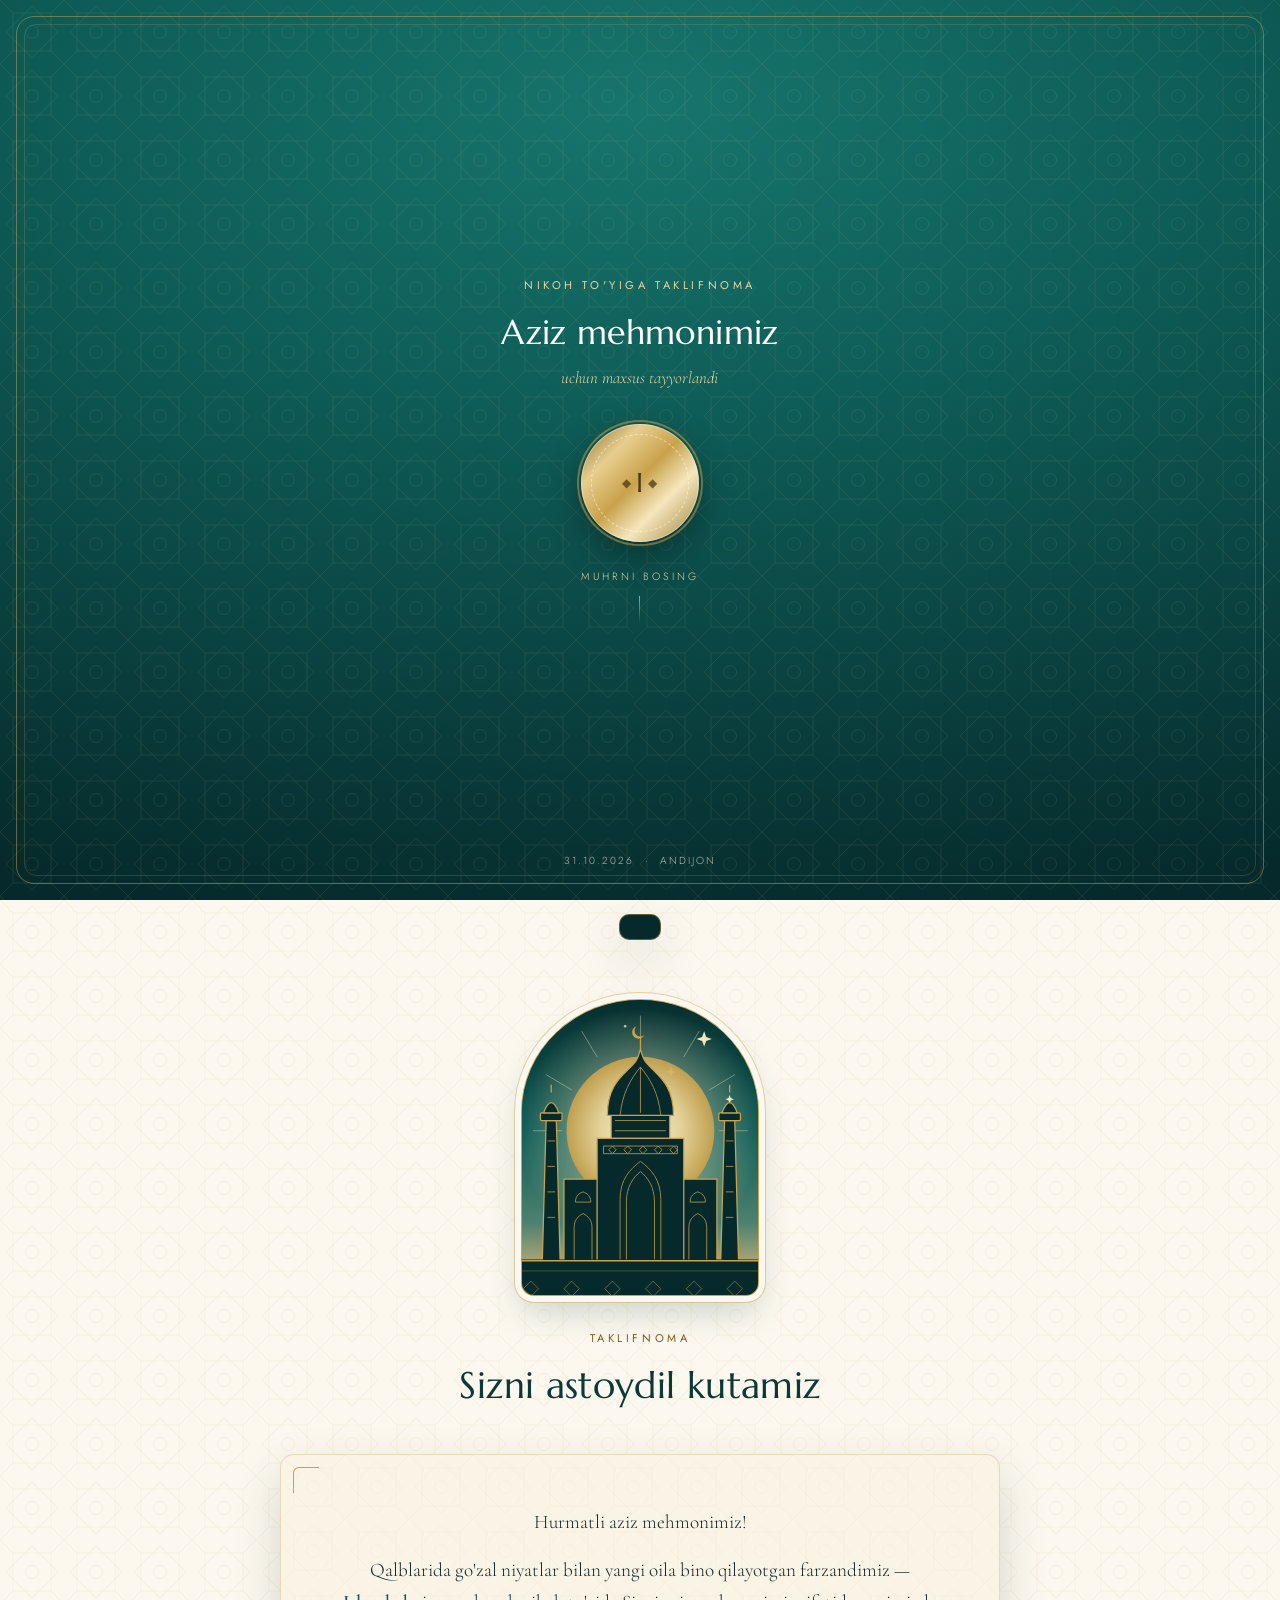
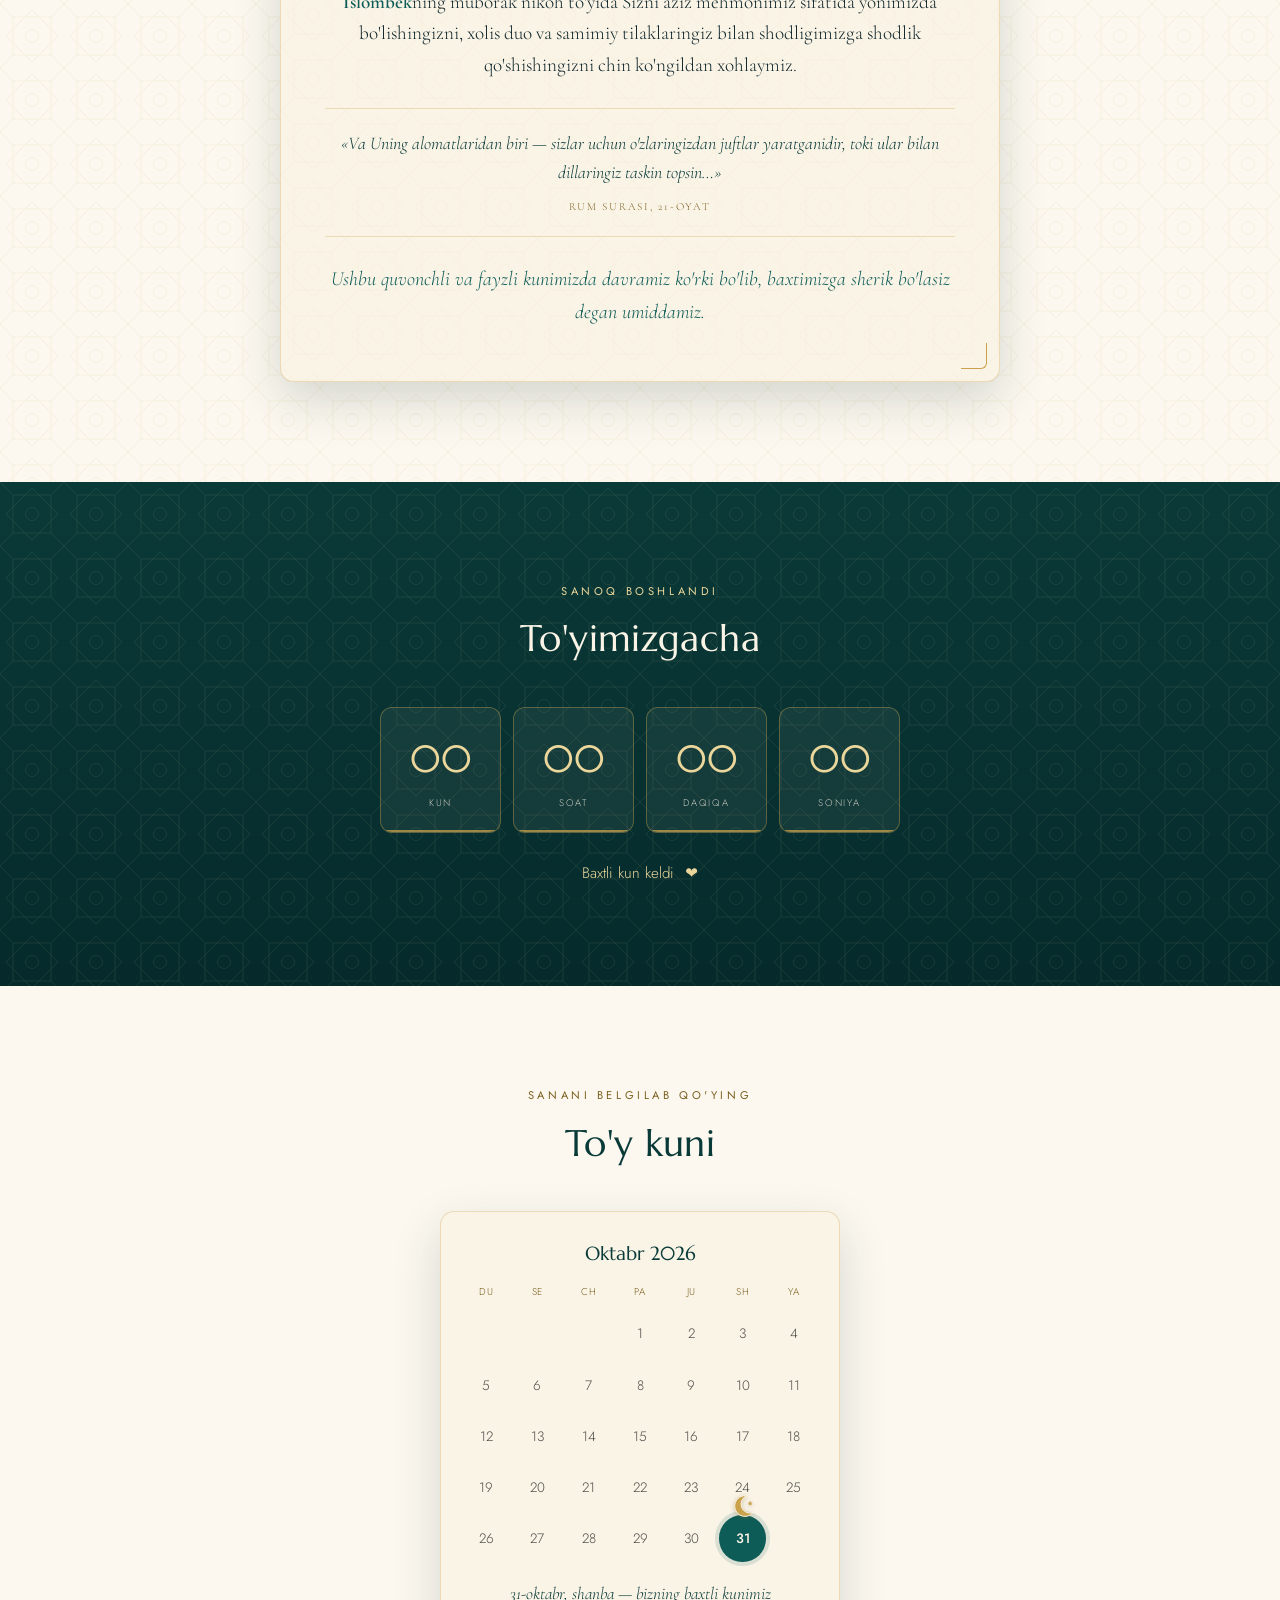
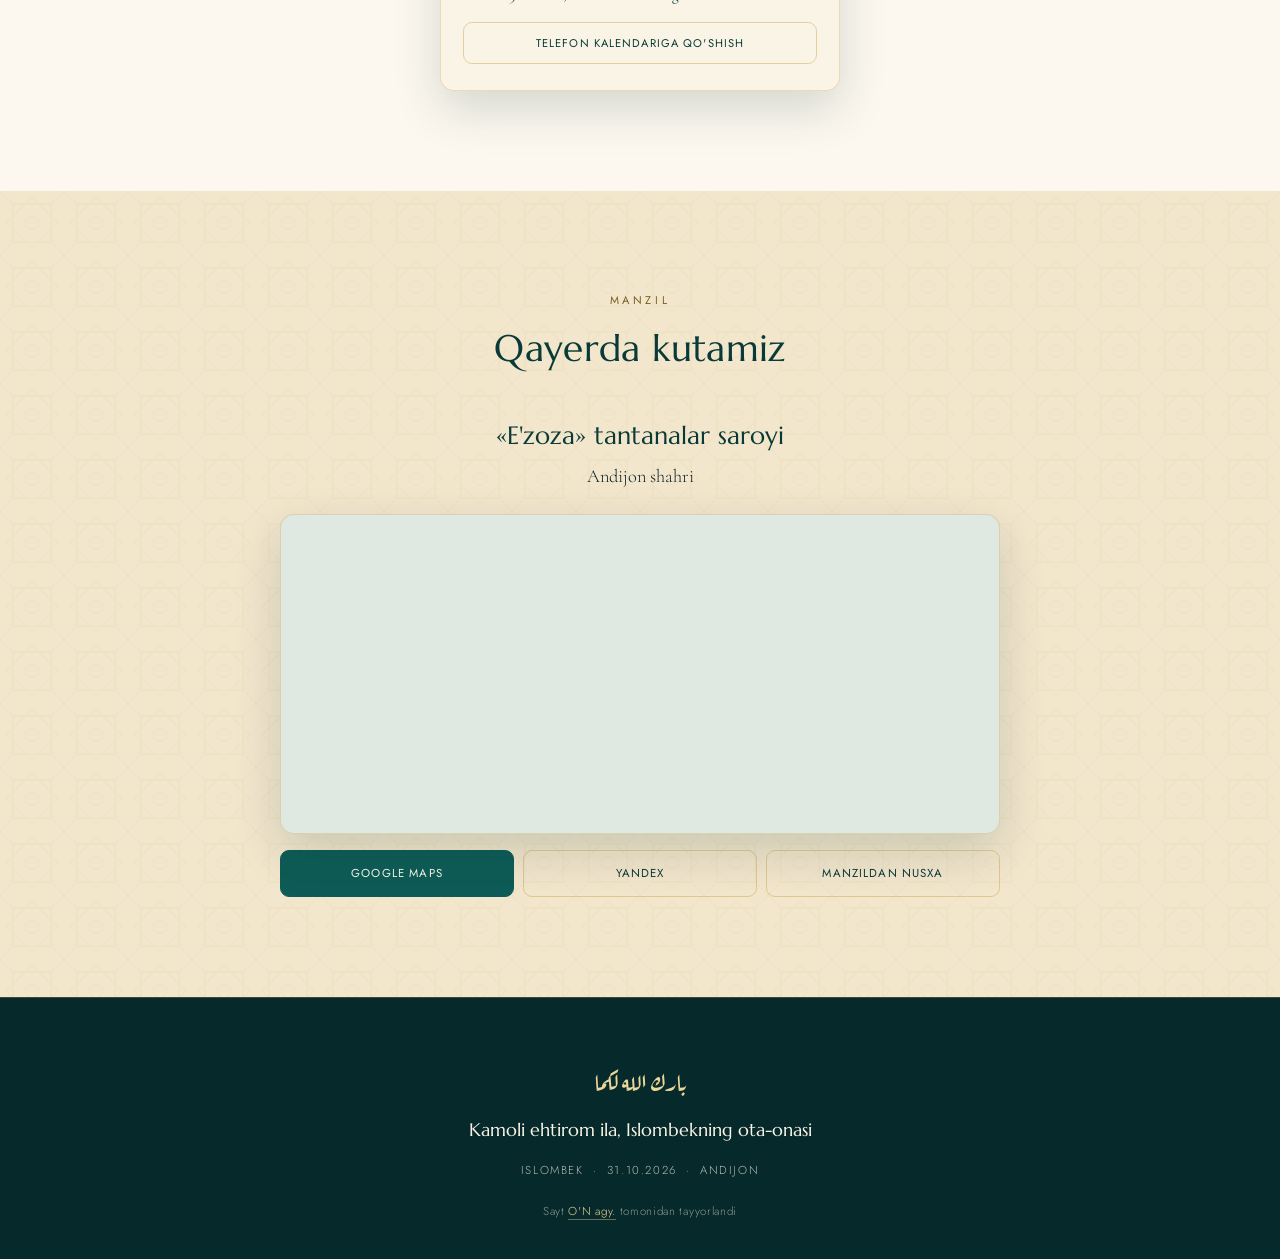
==== index.html @ 4a779aec "Tilaklar qaytdi: alohida forma, lenta, maktublar va admin panel; kalendarda hilol - "Kelasizmi?" yo'" ====
<!DOCTYPE html>
<html lang="uz" class="no-js">
<head>
<meta charset="UTF-8">
<meta name="viewport" content="width=device-width, initial-scale=1.0, viewport-fit=cover">
<title>Islombek — Nikoh to'yi taklifnomasi</title>
<meta name="description" content="Islombekning nikoh to'yiga taklifnoma. 31-oktabr 2026 · «E'zoza» tantanalar saroyi, Andijon.">
<meta name="theme-color" content="#062A2B">

<meta property="og:type" content="website">
<meta property="og:locale" content="uz_UZ">
<meta property="og:site_name" content="Nikoh to'yi taklifnomasi">
<meta property="og:title" content="Islombekning nikoh to'yiga taklifnoma">
<meta property="og:description" content="31-oktabr 2026, shanba · «E'zoza» tantanalar saroyi, Andijon. Sizni astoydil kutamiz.">
<meta property="og:url" content="https://islombek-taklifnoma.pages.dev/">
<meta property="og:image" content="https://islombek-taklifnoma.pages.dev/assets/og.png">
<meta property="og:image:width" content="1200">
<meta property="og:image:height" content="630">
<meta property="og:image:alt" content="Islombekning nikoh to'yi — 31-oktabr 2026">
<meta name="twitter:card" content="summary_large_image">

<link rel="icon" href="data:image/svg+xml,%3Csvg xmlns='http://www.w3.org/2000/svg' viewBox='0 0 64 64'%3E%3Crect width='64' height='64' rx='14' fill='%23062A2B'/%3E%3Cg fill='none' stroke='%23C9A24B' stroke-width='2.4'%3E%3Crect x='17' y='17' width='30' height='30'/%3E%3Cpath d='M32 12 52 32 32 52 12 32Z'/%3E%3C/g%3E%3C/svg%3E">

<link rel="preconnect" href="https://fonts.googleapis.com">
<link rel="preconnect" href="https://fonts.gstatic.com" crossorigin>
<link rel="preload" as="style" href="https://fonts.googleapis.com/css2?family=Aref+Ruqaa&family=Marcellus&family=Cormorant+Garamond:ital,wght@0,400;0,600;1,400&family=Jost:wght@300;400;500&family=Caveat:wght@400;600&display=swap"
      onload="this.onload=null;this.rel='stylesheet'">
<noscript><link rel="stylesheet" href="https://fonts.googleapis.com/css2?family=Aref+Ruqaa&family=Marcellus&family=Cormorant+Garamond:ital,wght@0,400;0,600;1,400&family=Jost:wght@300;400;500&family=Caveat:wght@400;600&display=swap"></noscript>
<link rel="stylesheet" href="assets/style.css?v=22">
<script>document.documentElement.classList.remove('no-js');</script>
</head>
<body>

<!-- ═══════════ MUHR — kirish ekrani ═══════════ -->
<div class="seal" id="seal" role="dialog" aria-modal="true" aria-labelledby="sealTitle">
  <div class="seal__half seal__half--l" aria-hidden="true"><div class="girih girih--dark"></div></div>
  <div class="seal__half seal__half--r" aria-hidden="true"><div class="girih girih--dark"></div></div>
  <div class="seal__frame" aria-hidden="true"></div>
  <div class="seal__inner">
    <p class="eyebrow eyebrow--light">Nikoh to'yiga taklifnoma</p>
    <h1 class="seal__name" id="sealTitle">Aziz mehmonimiz</h1>
    <p class="seal__role">uchun maxsus tayyorlandi</p>

    <button class="wax" id="sealBtn" type="button">
      <span class="wax__mono" aria-hidden="true"><i>◆</i>I<i>◆</i></span>
      <span class="sr-only">Taklifnomani ochish</span>
    </button>

    <p class="seal__hint">Muhrni bosing<i class="seal__line" aria-hidden="true"></i></p>
    <p class="seal__music" hidden>Musiqa bilan ochiladi — xohlasangiz o'chirasiz</p>
  </div>
  <p class="seal__foot"><span data-t="date-dots">31.10.2026</span> &nbsp;·&nbsp; ANDIJON</p>
</div>

<!-- ═══════════ Musiqa ═══════════ -->
<button class="music" id="musicBtn" type="button" aria-label="Musiqani yoqish" aria-pressed="false" hidden>
  <span class="music__bars" aria-hidden="true"><i></i><i></i><i></i></span>
  <span class="music__off" aria-hidden="true"></span>
</button>
<audio id="bgMusic" loop preload="none" playsinline>
  <source src="assets/music.m4a" type="audio/mp4">
</audio>

<main id="main">

<!-- ═══════════ HERO ═══════════ -->
<section class="hero" id="hero">
  <div class="girih girih--dark" aria-hidden="true"></div>
  <div class="hero__frame" aria-hidden="true"></div>
  <span class="corner corner--tl" aria-hidden="true"></span>
  <span class="corner corner--tr" aria-hidden="true"></span>
  <span class="corner corner--bl" aria-hidden="true"></span>
  <span class="corner corner--br" aria-hidden="true"></span>

  <div class="hero__inner">
    <p class="bismillah" lang="ar" dir="rtl">بِسْمِ اللَّهِ الرَّحْمَٰنِ الرَّحِيمِ</p>
    <p class="eyebrow eyebrow--light hero__eyebrow">Nikoh to'yi munosabati bilan</p>
    <h1 class="hero__names hero__names--solo"><span class="foil">Islombek</span><em>nahorgi oshga taklif etamiz</em></h1>
    <span class="ornament" aria-hidden="true"></span>
    <p class="hero__meta"><span data-t="date-long">31-oktabr, 2026</span><em>«E'zoza» tantanalar saroyi · Andijon</em></p>
    <dl class="hero__times">
      <div><dt>Nahorgi osh</dt><dd>06:00</dd></div>
      <div><dt>Ayollar uchun</dt><dd>11:00</dd></div>
    </dl>
  </div>

  <a class="scroll-cue" href="#taklif"><span>Pastga tushing</span><i aria-hidden="true"></i></a>
</section>

<!-- ═══════════ TAKLIF MATNI ═══════════ -->
<section id="taklif" class="pad">
  <div class="girih" aria-hidden="true"></div>
  <div class="wrap">

    <figure class="arch reveal">
      <div class="arch__inner">
        <svg class="arch__art" id="archArt" viewBox="0 0 200 250" preserveAspectRatio="xMidYMax slice" aria-hidden="true">
          <defs>
            <linearGradient id="artSky" x1="0" y1="0" x2="0" y2="1">
              <stop offset="0" stop-color="#062A2B"/>
              <stop offset=".46" stop-color="#0E5C57"/>
              <stop offset=".74" stop-color="#4E8270"/>
              <stop offset=".9" stop-color="#C9B278"/>
              <stop offset="1" stop-color="#EBD69B"/>
            </linearGradient>
            <radialGradient id="artSun" cx=".5" cy=".5" r=".5">
              <stop offset="0" stop-color="#FFF4D2"/>
              <stop offset=".55" stop-color="#EBD69B"/>
              <stop offset="1" stop-color="#C9A24B"/>
            </radialGradient>
            <radialGradient id="artGlow" cx=".5" cy=".5" r=".5">
              <stop offset="0" stop-color="#F5E7BC" stop-opacity=".75"/>
              <stop offset="1" stop-color="#F5E7BC" stop-opacity="0"/>
            </radialGradient>
          </defs>

          <rect width="200" height="250" fill="url(#artSky)"/>

          <!-- tong: yulduzlar hali so'nmagan -->
          <g class="art__sky">
            <path class="art__star" d="M150 34l1.6 4.4 4.4 1.6-4.4 1.6-1.6 4.4-1.6-4.4-4.4-1.6 4.4-1.6Z" fill="#F5E7BC"/>
            <path class="art__star art__star--2" d="M124 62l1 2.8 2.8 1-2.8 1-1 2.8-1-2.8-2.8-1 2.8-1Z" fill="#F5E7BC"/>
            <path class="art__star art__star--3" d="M170 84l.9 2.4 2.4.9-2.4.9-.9 2.4-.9-2.4-2.4-.9 2.4-.9Z" fill="#F5E7BC"/>
            <circle cx="88" cy="30" r="1" fill="#F5E7BC" opacity=".8"/>
            <circle cx="34" cy="96" r=".9" fill="#F5E7BC" opacity=".6"/>
            <circle cx="182" cy="52" r=".9" fill="#F5E7BC" opacity=".7"/>
          </g>

          <!-- chiqayotgan quyosh -->
          <g class="art__sun">
            <circle cx="100" cy="112" r="96" fill="url(#artGlow)"/>
            <g stroke="#F5E7BC" stroke-width=".7" stroke-linecap="round" opacity=".45">
              <path d="M100 44V22M66 54 54 34M134 54 146 34M46 80 26 68M154 80 174 68M38 112H16M162 112H184"/>
            </g>
            <circle cx="100" cy="112" r="58" fill="url(#artSun)" opacity=".92"/>
          </g>

          <!-- me'morchilik: gumbaz, peshtoq, minoralar -->
          <g class="art__city" fill="#062A2B" stroke="#C9A24B" stroke-width="1" stroke-linejoin="round">
            <!-- minoralar -->
            <path d="M23 214 26 104h8l3 110Z"/>
            <path d="M163 214 166 104h8l3 110Z"/>
            <rect x="21.5" y="98" width="17" height="6" rx="1"/>
            <rect x="161.5" y="98" width="17" height="6" rx="1"/>
            <path d="M24 98q6-16 12 0Z"/>
            <path d="M164 98q6-16 12 0Z"/>
            <path d="M30 82v-6M170 82v-6" fill="none"/>

            <!-- yon qanotlar -->
            <path d="M40 214V150h30v64Z"/>
            <path d="M130 214V150h30v64Z"/>

            <!-- gumbaz -->
            <rect x="77" y="98" width="46" height="20"/>
            <path d="M74 100c0-26 14-32 22-42 2-3 3-6 4-10 1 4 2 7 4 10 8 10 22 16 22 42Z"/>
            <path d="M100 48V38" fill="none"/>
            <path d="M97 30a5 5 0 1 0 6 7 4 4 0 1 1-6-7Z" fill="#C9A24B" stroke="none"/>

            <!-- peshtoq -->
            <path d="M66 214V118h68v96Z"/>
          </g>

          <!-- naqshlar (faqat oltin chiziq) -->
          <g fill="none" stroke="#C9A24B" stroke-width=".7" opacity=".85">
            <path d="M84 100c2-18 8-28 16-38M116 100c-2-18-8-28-16-38M100 62v36"/>
            <path d="M80 104h40M80 112h40"/>
            <path d="M84 214v-48c0-16 8-24 16-30 8 6 16 14 16 30v48"/>
            <path d="M89 214v-46c0-12 5-19 11-24 6 5 11 12 11 24v46"/>
            <path d="M71 124h58v6H71Z"/>
            <path d="M75 127l3-3 3 3-3 3ZM87 127l3-3 3 3-3 3ZM99 127l3-3 3 3-3 3ZM111 127l3-3 3 3-3 3ZM123 127l3-3 3 3-3 3Z"/>
            <path d="M48 214v-26c0-6 3-9 7-11 4 2 7 5 7 11v26M138 214v-26c0-6 3-9 7-11 4 2 7 5 7 11v26"/>
            <path d="M49 168c0-5 3-7 6-8 3 1 6 3 6 8ZM139 168c0-5 3-7 6-8 3 1 6 3 6 8Z"/>
            <path d="M27 120h6M27 140h6M27 160h6M27 180h6M167 120h6M167 140h6M167 160h6M167 180h6"/>
          </g>

          <!-- yer va oldingi naqshli chiziq -->
          <rect y="213" width="200" height="37" fill="#062A2B"/>
          <path d="M0 214H200" stroke="#C9A24B" stroke-width="1.2"/>
          <path d="M0 222h200" stroke="#C9A24B" stroke-width=".5" opacity=".5"/>
          <g fill="none" stroke="#C9A24B" stroke-width=".7" opacity=".55">
            <path d="M8 236l6-6 6 6-6 6ZM40 236l6-6 6 6-6 6ZM72 236l6-6 6 6-6 6ZM104 236l6-6 6 6-6 6ZM136 236l6-6 6 6-6 6ZM168 236l6-6 6 6-6 6Z"/>
          </g>
        </svg>
      </div>
    </figure>

    <header class="head reveal">
      <p class="eyebrow">Taklifnoma</p>
      <h2>Sizni astoydil kutamiz</h2>
    </header>

    <div class="card reveal">
      <div class="girih" aria-hidden="true"></div>
      <div class="card__body">
        <p>Hurmatli aziz mehmonimiz!</p>
        <p>Qalblarida go'zal niyatlar bilan yangi oila bino qilayotgan farzandimiz — <b class="card__name">Islombek</b>ning muborak nikoh to'yida Sizni aziz mehmonimiz sifatida yonimizda bo'lishingizni, xolis duo va samimiy tilaklaringiz bilan shodligimizga shodlik qo'shishingizni chin ko'ngildan xohlaymiz.</p>

        <blockquote class="ayah">
          «Va Uning alomatlaridan biri — sizlar uchun o'zlaringizdan juftlar yaratganidir, toki ular bilan dillaringiz taskin topsin…»
          <cite>Rum surasi, 21-oyat</cite>
        </blockquote>

        <p class="card__closing">Ushbu quvonchli va fayzli kunimizda davramiz ko'rki bo'lib, baxtimizga sherik bo'lasiz degan umiddamiz.</p>
      </div>
    </div>
  </div>
</section>

<!-- ═══════════ SANOQ ═══════════ -->
<section class="pad dark" id="sanoq">
  <div class="girih girih--dark" aria-hidden="true"></div>
  <div class="wrap">
    <header class="head reveal">
      <p class="eyebrow eyebrow--light">Sanoq boshlandi</p>
      <h2>To'yimizgacha</h2>
    </header>

    <div class="cd reveal" id="countdown" role="timer" aria-live="off">
      <div class="cd__cell"><b id="cdD">00</b><span>Kun</span></div>
      <div class="cd__cell"><b id="cdH">00</b><span>Soat</span></div>
      <div class="cd__cell"><b id="cdM">00</b><span>Daqiqa</span></div>
      <div class="cd__cell"><b id="cdS">00</b><span>Soniya</span></div>
    </div>
    <p class="cd__note reveal" id="cdNote">Baxtli kun yaqinlashmoqda <span aria-hidden="true">❤</span></p>
  </div>
</section>

<!-- ═══════════ KALENDAR ═══════════ -->
<section class="pad" id="kalendar">
  <div class="wrap">
    <header class="head reveal">
      <p class="eyebrow">Sanani belgilab qo'ying</p>
      <h2>To'y kuni</h2>
    </header>

    <div class="cal reveal">
      <p class="cal__month" data-t="month-year">Oktabr 2026</p>
      <div class="cal__grid" id="calGrid" role="table" aria-label="Kalendar"></div>
      <p class="cal__note"><span data-t="day-week">31-oktabr, shanba</span> — bizning baxtli kunimiz</p>
      <button class="btn btn--ghost" id="icsBtn" type="button">Telefon kalendariga qo'shish</button>
    </div>
  </div>
</section>

<!-- ═══════════ MANZIL ═══════════ -->
<section class="pad tint" id="manzil">
  <div class="girih" aria-hidden="true"></div>
  <div class="wrap">
    <header class="head reveal">
      <p class="eyebrow">Manzil</p>
      <h2>Qayerda kutamiz</h2>
    </header>

    <div class="venue reveal">
      <p class="venue__name">«E'zoza» tantanalar saroyi</p>
      <p class="venue__addr" id="venueAddr">Andijon shahri</p>

      <div class="map" id="map">
        <div class="map__skeleton" aria-hidden="true"></div>
      </div>

      <div class="venue__nav">
        <a class="btn btn--solid" href="https://maps.app.goo.gl/MLzNStUR77SMbyM88" target="_blank" rel="noopener">Google Maps</a>
        <a class="btn btn--ghost" href="https://yandex.uz/maps/?pt=72.405047,40.745263&amp;z=17&amp;l=map" target="_blank" rel="noopener">Yandex</a>
        <button class="btn btn--ghost" id="copyAddr" type="button">Manzildan nusxa</button>
      </div>
    </div>
  </div>
</section>

<!-- ═══════════ TILAK QOLDIRISH ═══════════
     Backend javob bermaguncha yashirin turadi (app.js ochadi) -->
<section class="pad dark" id="tilak" hidden>
  <div class="girih girih--dark" aria-hidden="true"></div>
  <div class="wrap wrap--narrow">
    <header class="head reveal">
      <p class="eyebrow eyebrow--light">Duo va tilaklar</p>
      <h2>Tilak qoldiring</h2>
    </header>

    <form class="wishform reveal" id="wishForm" novalidate>
      <div class="field">
        <label for="wishName">Ismingiz <b aria-hidden="true">*</b></label>
        <input type="text" id="wishName" name="name" autocomplete="name" required
               maxlength="60" placeholder="Aziz Karimov">
      </div>

      <input type="text" name="website" id="wishHp" class="hp" tabindex="-1" autocomplete="off" aria-hidden="true">

      <div class="field">
        <label for="wishText">Yangi oilaga tilagingiz <b aria-hidden="true">*</b></label>
        <textarea id="wishText" maxlength="200" rows="4" required
                  placeholder="Baxtli bo'linglar…"></textarea>
        <span class="wishbox__count" id="wishCount">0 / 200</span>
      </div>

      <p class="field__err" id="wishErr" role="alert" hidden></p>
      <button class="btn btn--gold wishform__send" id="wishSend" type="submit">Tilakni yuborish</button>
    </form>

    <div class="wishdone" id="wishDone" hidden>
      <p class="wishbox__done">Iliq tilagingiz uchun rahmat <span aria-hidden="true">✦</span></p>
      <button class="link" id="wishEdit" type="button">Tilakni o'zgartirish</button>
    </div>
  </div>
</section>

<!-- ═══════════ TILAKLAR LENTASI ═══════════ -->
<section class="wishes" id="wishes" hidden>
  <div class="wrap">
    <header class="head reveal">
      <p class="eyebrow">Mehmonlarimizdan</p>
      <h2>Iliq tilaklar</h2>
    </header>
  </div>
  <div class="ribbon" id="ribbon" aria-label="Mehmonlar tilaklari — surib ko'ring">
    <div class="rib" id="rib1"><div class="rib__track" id="ribTrack1"></div></div>
    <div class="rib" id="rib2" hidden><div class="rib__track" id="ribTrack2"></div></div>
  </div>
  <div class="wrap wishes__foot">
    <button class="btn btn--ghost wishes__all" id="wishAll" type="button">
      Hammasini o'qish <b id="wishAllN"></b>
    </button>
  </div>
</section>

</main>

<footer class="foot">
  <div class="girih girih--dark" aria-hidden="true"></div>
  <p class="foot__ayah" lang="ar" dir="rtl">بارك الله لكما</p>
  <p class="foot__family">Kamoli ehtirom ila, Islombekning ota-onasi</p>
  <p class="foot__meta">ISLOMBEK &nbsp;·&nbsp; <span data-t="date-dots">31.10.2026</span> &nbsp;·&nbsp; ANDIJON</p>
  <p class="foot__by">Sayt <a href="https://onagy.app" target="_blank" rel="noopener">O'N agy.</a> tomonidan tayyorlandi</p>
</footer>

<!-- ═══════════ MAKTUBLAR ═══════════ -->
<div class="letters" id="letters" hidden role="dialog" aria-modal="true" aria-label="Mehmonlar tilaklari">
  <div class="girih girih--dark" aria-hidden="true"></div>
  <p class="letters__eye">Mehmonlarimizdan</p>
  <button class="letters__x" id="lettersX" type="button" aria-label="Yopish">&#10005;</button>

  <div class="letters__stage">
    <article class="letter" id="letterCard">
      <span class="letter__wax" aria-hidden="true">I</span>
      <p class="letter__to">Islombek va yangi oilaga</p>
      <p class="letter__body" id="letterBody"></p>
      <footer class="letter__sign">
        <b id="letterName">&#8212;</b><span id="letterDate"></span>
      </footer>
    </article>
  </div>

  <p class="letters__hint" id="lettersHint">Suring</p>
  <div class="letters__nav">
    <button class="letters__ar" id="letterPrev" type="button" aria-label="Oldingi maktub">&#8249;</button>
    <span class="letters__ct" id="letterCount">0 / 0</span>
    <button class="letters__ar" id="letterNext" type="button" aria-label="Keyingi maktub">&#8250;</button>
  </div>
</div>

<div class="toast" id="toast" role="status" aria-live="polite"></div>

<script src="assets/config.js"></script>
<script src="assets/app.js?v=22"></script>
<script>
/* Zaxira: skript yiqilgan bo'lsa ham mehmon taklifnomani ko'raveradi */
if (!window.__toyReady) {
  (function () {
    var s = document.getElementById('seal');
    if (s) s.style.display = 'none';
    document.body.classList.remove('is-locked');
    document.body.classList.add('opened');
  })();
}
</script>
</body>
</html>
---- assets/style.css ----
/* ══════════════════════════════════════════════════
   Islombek — nikoh to'yi taklifnomasi (nahorgi osh)
   O'N agy. · mobil-birinchi
   ══════════════════════════════════════════════════ */

:root{
  --ink:#10262A;
  --teal-900:#062A2B;
  --teal-800:#0A3A38;
  --teal-700:#0E5C57;
  --teal-600:#17756D;

  --gold:#C9A24B;
  --gold-lt:#EBD69B;
  --gold-dk:#7A5F1F;

  --cream:#FAF4E7;
  --cream-2:#F2E6CC;
  --paper:#FCF8EF;

  --line:rgba(201,162,75,.32);
  --line-lt:rgba(201,162,75,.45);

  --foil:linear-gradient(135deg,#8A6C28 0%,#E7CE8F 26%,#C9A24B 48%,#F5E7BC 68%,#9C7D33 100%);
  --shadow:0 18px 48px rgba(6,42,43,.16);
  --shadow-sm:0 6px 18px rgba(6,42,43,.10);

  /* Yagona harakat tili — hamma animatsiya shu egri chiziqda yuradi */
  --ease:cubic-bezier(.22,1,.36,1);

  --girih-gold:url("data:image/svg+xml,%3Csvg xmlns='http://www.w3.org/2000/svg' width='64' height='64' viewBox='0 0 64 64'%3E%3Cg fill='none' stroke='%23C9A24B' stroke-width='.8'%3E%3Crect x='13' y='13' width='38' height='38'/%3E%3Cpath d='M32 6 58 32 32 58 6 32Z'/%3E%3Ccircle cx='32' cy='32' r='6.5'/%3E%3Cpath d='M0 0 13 13M64 0 51 13M0 64 13 51M64 64 51 51'/%3E%3C/g%3E%3C/svg%3E");
  --girih-lt:url("data:image/svg+xml,%3Csvg xmlns='http://www.w3.org/2000/svg' width='64' height='64' viewBox='0 0 64 64'%3E%3Cg fill='none' stroke='%23EBD69B' stroke-width='.8'%3E%3Crect x='13' y='13' width='38' height='38'/%3E%3Cpath d='M32 6 58 32 32 58 6 32Z'/%3E%3Ccircle cx='32' cy='32' r='6.5'/%3E%3Cpath d='M0 0 13 13M64 0 51 13M0 64 13 51M64 64 51 51'/%3E%3C/g%3E%3C/svg%3E");

  --corner:url("data:image/svg+xml,%3Csvg xmlns='http://www.w3.org/2000/svg' viewBox='0 0 44 44'%3E%3Cg fill='none' stroke='%23C9A24B' stroke-width='1.2'%3E%3Cpath d='M2 32V2h30'/%3E%3Cpath d='M2 14 14 2'/%3E%3C/g%3E%3Ccircle cx='2' cy='2' r='2.6' fill='%23C9A24B'/%3E%3C/svg%3E");
}

*,*::before,*::after{box-sizing:border-box;margin:0;padding:0}
html{scroll-behavior:smooth;-webkit-text-size-adjust:100%}
body{
  background:var(--paper);
  color:var(--ink);
  font-family:'Jost',system-ui,sans-serif;
  font-weight:300;
  line-height:1.65;
  overflow-x:hidden;
  -webkit-font-smoothing:antialiased;
}
body.is-locked{overflow:hidden;height:100svh}

img{max-width:100%;display:block}
main{position:relative}
h1,h2,h3{font-family:'Marcellus',Georgia,serif;font-weight:400;letter-spacing:.01em}
a{color:inherit}
button{font-family:inherit;cursor:pointer;border:0;background:none;color:inherit}
input{font-family:inherit}

.sr-only{position:absolute;width:1px;height:1px;padding:0;overflow:hidden;clip:rect(0 0 0 0);white-space:nowrap;border:0}
[hidden]{display:none !important}

:focus-visible{outline:2px solid var(--gold);outline-offset:3px;border-radius:3px}

/* ── girih naqsh (parallaks: sahifadan sekinroq suriladi) ── */
.girih{
  position:absolute;inset:0;
  background-image:var(--girih-gold);
  background-size:64px 64px;
  opacity:.13;
  pointer-events:none;
}
.girih--dark{background-image:var(--girih-lt);opacity:.11}

/* ── ornament ──────────────────────────────────── */
.ornament{
  display:block;width:132px;height:16px;margin:18px auto 0;
  background:no-repeat center/contain
    url("data:image/svg+xml,%3Csvg xmlns='http://www.w3.org/2000/svg' viewBox='0 0 132 16'%3E%3Cg stroke='%23C9A24B' fill='none' stroke-width='1'%3E%3Cpath d='M2 8h38M92 8h38'/%3E%3Cpath d='M66 2 72 8 66 14 60 8Z'/%3E%3C/g%3E%3Cg fill='%23C9A24B'%3E%3Cpath d='M48 8 54 4v8ZM84 8 78 4v8Z'/%3E%3C/g%3E%3C/svg%3E");
}

/* ── eyebrow / sarlavha ────────────────────────── */
.eyebrow{
  text-transform:uppercase;letter-spacing:.32em;
  font-size:.7rem;font-weight:400;color:var(--gold-dk);
}
.eyebrow--light{color:var(--gold-lt)}

.head{text-align:center;margin-bottom:38px}
.head h2{font-size:clamp(1.55rem,5.5vw,2.3rem);color:var(--teal-800);margin-top:8px}
.dark .head h2{color:var(--cream)}

/* ── foil matn ─────────────────────────────────── */
.foil{color:var(--gold-lt)}
@supports (-webkit-background-clip:text) or (background-clip:text){
  .foil{
    background:var(--foil);
    -webkit-background-clip:text;background-clip:text;
    color:transparent;
  }
}

/* ── tugmalar ──────────────────────────────────── */
.btn{
  display:inline-flex;align-items:center;justify-content:center;
  padding:14px 26px;border-radius:9px;
  font-size:.82rem;letter-spacing:.1em;text-transform:uppercase;font-weight:400;
  text-decoration:none;text-align:center;
  border:1px solid var(--line-lt);
  transition:background .22s ease,transform .22s ease,color .22s ease;
}
.btn:active{transform:translateY(1px)}
.btn--solid{background:var(--teal-700);color:var(--cream);border-color:var(--teal-700)}
.btn--solid:hover{background:var(--teal-800)}
.btn--ghost{background:transparent;color:var(--teal-800)}
.btn--ghost:hover{background:rgba(14,92,87,.07)}
.dark .btn--ghost,.btn--outline{color:var(--cream);border-color:var(--gold)}
.btn--outline{background:transparent}
.btn--outline:hover{background:rgba(235,214,155,.1)}
.btn--gold{background:var(--foil);color:#3E3110;font-weight:500;border-color:transparent}
.btn--gold:hover{filter:brightness(1.06)}

.link{
  font-size:.82rem;letter-spacing:.06em;color:var(--cream);
  text-decoration:underline;text-underline-offset:4px;opacity:.72;
}
.link:hover{opacity:1}

/* ══════════ MUHR ══════════ */
.seal{
  position:fixed;inset:0;z-index:100;
  display:flex;flex-direction:column;align-items:center;justify-content:center;
  text-align:center;padding:48px 26px;
  color:var(--cream);
}
html.no-js .seal{display:none}

/* Parda — ikki yarim fon; ochilishda ikki tomonga suriladi */
.seal__half{
  position:absolute;top:0;bottom:0;width:50.5%;overflow:hidden;
  background-image:radial-gradient(120% 92% at 50% 12%,var(--teal-600) 0%,var(--teal-700) 38%,var(--teal-900) 100%);
  background-size:200% 100%;
  transition:transform 1.9s var(--ease) .1s;
  will-change:transform;
}
.seal__half--l{left:0;background-position:0 0}
.seal__half--r{right:0;background-position:100% 0}
.seal__half--r .girih{background-position:-50vw 0}
.seal.is-open .seal__half--l{transform:translateX(-102%)}
.seal.is-open .seal__half--r{transform:translateX(102%)}
.seal.is-open{pointer-events:none}
.seal.is-gone{display:none}

/* Muhr yorilishi: matnlar so'nadi, muhr sinadi */
.seal__frame,.seal__inner,.seal__foot{
  transition:opacity .4s ease,transform .4s var(--ease);
}
.seal.is-cracking .seal__frame,
.seal.is-cracking .seal__inner,
.seal.is-cracking .seal__foot{opacity:0;transform:scale(.97)}
.seal.is-cracking .wax{animation:crack .42s ease-in forwards}
@keyframes crack{
  0%{transform:scale(1) rotate(0)}
  35%{transform:scale(1.14) rotate(-3deg)}
  60%{transform:scale(1.06) rotate(2deg)}
  100%{transform:scale(.8) rotate(0);opacity:0}
}
.seal__frame{
  position:absolute;inset:16px;border:1px solid rgba(201,162,75,.5);border-radius:18px;pointer-events:none;z-index:2;
}
.seal__frame::after{content:"";position:absolute;inset:7px;border:1px solid rgba(201,162,75,.22);border-radius:12px}
.seal__inner{position:relative;z-index:2}
.seal__foot{z-index:2}
.seal__name{font-size:clamp(1.5rem,7vw,2.1rem);margin:10px 0 4px;color:#fff}
.seal__role{font-family:'Cormorant Garamond',serif;font-style:italic;font-size:1.05rem;color:var(--gold-lt)}
.seal__hint{margin-top:26px;font-size:.66rem;letter-spacing:.28em;text-transform:uppercase;color:var(--gold-lt)}
.seal__line{display:block;width:1px;height:28px;margin:10px auto 0;background:linear-gradient(var(--gold),transparent)}
.seal__music{margin-top:16px;font-size:.72rem;letter-spacing:.04em;color:rgba(250,244,231,.72)}
.seal__foot{position:absolute;bottom:30px;left:0;right:0;font-size:.64rem;letter-spacing:.2em;color:rgba(250,244,231,.72)}

.wax{
  width:118px;height:118px;border-radius:50%;
  background:var(--foil);
  display:flex;align-items:center;justify-content:center;
  margin:32px auto 0;position:relative;
  box-shadow:inset 0 0 0 1px rgba(255,255,255,.3),0 12px 34px rgba(0,0,0,.36);
  transition:transform .5s cubic-bezier(.34,1.4,.64,1);
}
.wax::before{
  content:"";position:absolute;inset:-4px;border-radius:50%;
  border:2px solid rgba(201,162,75,.55);
  animation:waxRing 2.6s ease-out infinite;
  will-change:transform,opacity;
}
.wax::after{content:"";position:absolute;inset:10px;border-radius:50%;border:1px dashed rgba(255,255,255,.5)}
.wax:hover{transform:scale(1.05)}
.wax.is-broken{transform:scale(1.9);opacity:0;transition:transform .7s ease,opacity .7s ease;animation:none}
.wax__mono{font-family:'Marcellus',serif;font-size:1.7rem;color:#4A3A12;letter-spacing:.03em}
.wax__mono i{font-style:normal;font-size:.45em;vertical-align:.42em;margin:0 4px;opacity:.75}
@keyframes waxRing{0%{transform:scale(1);opacity:.8}70%,100%{transform:scale(1.34);opacity:0}}

/* ══════════ MUSIQA ══════════ */
.music{
  position:fixed;top:max(18px,env(safe-area-inset-top));right:18px;z-index:70;
  width:46px;height:46px;border-radius:50%;
  background:rgba(6,42,43,.82);border:1px solid var(--gold);
  display:flex;align-items:center;justify-content:center;
  box-shadow:var(--shadow-sm);
  transition:transform .25s ease;
}
.music:hover{transform:scale(1.08)}
.music__bars{display:flex;gap:3px;align-items:flex-end;height:16px}
.music__bars i{width:3px;border-radius:2px;background:var(--gold-lt);animation:eq .9s ease-in-out infinite}
.music__bars i:nth-child(1){height:8px;animation-delay:0s}
.music__bars i:nth-child(2){height:16px;animation-delay:.15s}
.music__bars i:nth-child(3){height:11px;animation-delay:.3s}
.music[aria-pressed="false"] .music__bars i{animation-play-state:paused;height:5px;opacity:.55}
.music__off{
  position:absolute;width:26px;height:1.5px;border-radius:2px;
  background:var(--gold-lt);transform:rotate(-45deg);
  opacity:0;transition:opacity .2s ease;
}
.music[aria-pressed="false"] .music__off{opacity:.95}
@keyframes eq{0%,100%{height:5px}50%{height:16px}}

/* ══════════ HERO ══════════ */
.hero{
  position:relative;min-height:100svh;
  display:flex;flex-direction:column;align-items:center;justify-content:center;
  text-align:center;overflow:hidden;
  padding:88px 24px 92px;
  background:radial-gradient(130% 88% at 50% 14%,var(--teal-600) 0%,var(--teal-700) 40%,var(--teal-900) 100%);
  color:var(--cream);
}
.hero__frame{position:absolute;inset:18px;border:1px solid rgba(201,162,75,.42);border-radius:14px;pointer-events:none}
.hero__inner{position:relative;z-index:2}

.corner{
  position:absolute;width:42px;height:42px;z-index:2;
  background:no-repeat center/contain var(--corner);
  opacity:.9;
}
.corner--tl{top:26px;left:26px}
.corner--tr{top:26px;right:26px;transform:scaleX(-1)}
.corner--bl{bottom:26px;left:26px;transform:scaleY(-1)}
.corner--br{bottom:26px;right:26px;transform:scale(-1,-1)}

.bismillah{
  font-family:'Aref Ruqaa',serif;
  font-size:clamp(1.6rem,6.5vw,2.7rem);
  color:var(--gold-lt);line-height:1.9;
  margin-bottom:14px;
  opacity:0;animation:fadeUp 1.1s var(--ease) forwards .15s;
}
.hero__eyebrow{margin-bottom:18px;opacity:0;animation:fadeUp 1.1s var(--ease) forwards .45s}
.hero__names{
  font-size:clamp(2.5rem,12vw,4.6rem);line-height:1.06;
  opacity:0;animation:fadeUp 1.2s var(--ease) forwards .7s;
}
.hero__names em{
  display:block;font-family:'Cormorant Garamond',serif;font-style:italic;
  font-size:.4em;color:var(--gold);margin:4px 0;
}
.hero .ornament{opacity:0;animation:fadeUp 1s var(--ease) forwards 1.05s}
.hero__meta{
  margin-top:16px;font-size:1rem;letter-spacing:.06em;
  opacity:0;animation:fadeUp 1.1s var(--ease) forwards 1.25s;
}
.hero__meta b{color:var(--gold-lt);font-weight:500}
.hero__meta em{
  display:block;font-style:normal;font-size:.72rem;letter-spacing:.18em;
  text-transform:uppercase;margin-top:8px;color:rgba(250,244,231,.82);
}

/* Faqat kuyov ismi — ism kattaroq, ostida taklif satri */
.hero__names--solo{font-size:clamp(3rem,15vw,5.4rem)}
.hero__names--solo em{font-size:.3em;margin-top:10px;letter-spacing:.02em}

/* Ikki vaqt: nahorgi osh va ayollar */
.hero__times{
  display:flex;justify-content:center;margin:22px auto 0;max-width:320px;
  border:1px solid rgba(201,162,75,.42);border-radius:12px;
  background:rgba(6,42,43,.28);
  opacity:0;animation:fadeUp 1.1s var(--ease) forwards 1.45s;
}
.hero__times > div{flex:1;padding:12px 8px}
.hero__times > div + div{border-left:1px solid rgba(201,162,75,.32)}
.hero__times dt{font-size:.6rem;letter-spacing:.2em;text-transform:uppercase;color:rgba(250,244,231,.78)}
.hero__times dd{font-family:'Marcellus',serif;font-size:1.5rem;color:var(--gold-lt);margin-top:2px;font-variant-numeric:tabular-nums}

.scroll-cue{
  position:absolute;bottom:34px;left:50%;transform:translateX(-50%);z-index:3;
  display:flex;flex-direction:column;align-items:center;gap:8px;
  color:var(--gold-lt);text-decoration:none;
  font-size:.62rem;letter-spacing:.28em;text-transform:uppercase;
  opacity:0;animation:fadeUp 1s var(--ease) forwards 1.7s;
}
.scroll-cue i{width:1px;height:32px;background:linear-gradient(var(--gold),transparent);animation:pulseLine 1.8s ease-in-out infinite}

@keyframes fadeUp{from{opacity:0;transform:translateY(18px)}to{opacity:1;transform:translateY(0)}}

/* Hero xoreografiyasi parda ochilishini kutadi */
body:not(.opened) .bismillah,
body:not(.opened) .hero__eyebrow,
body:not(.opened) .hero__names,
body:not(.opened) .hero .ornament,
body:not(.opened) .hero__meta,
body:not(.opened) .hero__times,
body:not(.opened) .scroll-cue{animation-play-state:paused}
html.no-js .bismillah,html.no-js .hero__eyebrow,html.no-js .hero__names,
html.no-js .hero .ornament,html.no-js .hero__meta,html.no-js .hero__times,html.no-js .scroll-cue{
  animation:none;opacity:1;transform:none;
}

@keyframes pulseLine{0%,100%{opacity:.3}50%{opacity:1}}

/* ══════════ BO'LIM QOBIG'I ══════════ */
.pad{position:relative;padding:76px 20px;overflow:hidden}
.wrap{max-width:720px;margin:0 auto;position:relative;z-index:2}
.wrap--narrow{max-width:440px}
.dark{background:linear-gradient(180deg,var(--teal-800),var(--teal-900));color:var(--cream)}
.tint{background:var(--cream-2)}

/* ── reveal ── */
.reveal{opacity:0;transform:translateY(30px);transition:opacity .9s var(--ease),transform .9s var(--ease)}
.reveal.is-in{opacity:1;transform:none}
.no-js .reveal{opacity:1;transform:none}

/* ══════════ MEHROB (rasm) ══════════ */
.arch{width:min(236px,64vw);margin:0 auto 34px}
.arch__inner{
  position:relative;aspect-ratio:4/5;
  border-radius:50% 50% 12px 12px/38% 38% 12px 12px;
  overflow:hidden;
  display:flex;align-items:center;justify-content:center;
  background:linear-gradient(160deg,var(--teal-700),var(--teal-900));
  box-shadow:0 0 0 1px var(--gold),0 0 0 7px var(--paper),0 0 0 8px var(--line-lt),0 16px 34px rgba(10,58,56,.2);
}
.arch__inner .girih{opacity:.2}
.arch img{
  position:absolute;inset:0;width:100%;height:100%;object-fit:cover;
  translate:var(--px,0) var(--py,0);
  scale:1.09;
  filter:grayscale(.55) sepia(.1);
  transition:scale 1.4s var(--ease) .15s,filter 1.15s var(--ease) .15s,translate .35s ease-out;
  will-change:translate,scale,filter;
}
.arch.is-in img{scale:1.001;filter:none}
/* Mehrob ichidagi illyustratsiya: tong, chiqayotgan quyosh, gumbaz va minoralar */
.arch__art{
  position:absolute;inset:-4%;width:108%;height:108%;
  translate:var(--px,0) var(--py,0);
  transition:translate .35s ease-out;
}
.arch__art .art__sun{transform-origin:100px 112px;transform:translateY(34px);opacity:.4;transition:transform 2.2s var(--ease) .2s,opacity 2.2s var(--ease) .2s}
.arch.is-in .art__sun{transform:none;opacity:1}
.arch__art .art__star{transform-box:fill-box;transform-origin:center;animation:twinkle 3.4s ease-in-out infinite}
.arch__art .art__star--2{animation-delay:-1.2s}
.arch__art .art__star--3{animation-delay:-2.3s}
@keyframes twinkle{0%,100%{opacity:1;transform:scale(1)}50%{opacity:.35;transform:scale(.6)}}
.no-js .arch__art .art__sun{transform:none;opacity:1}

.card__name{font-weight:600;color:var(--teal-700)}

.arch__mono{
  position:relative;font-family:'Marcellus',serif;font-size:2.9rem;letter-spacing:.02em;
}
.arch__mono i{font-style:normal;font-size:.4em;vertical-align:.5em;margin:0 5px}

/* ══════════ KARTA ══════════ */
.card{
  position:relative;background:var(--cream);
  border:1px solid var(--line);border-radius:14px;
  padding:38px 26px;box-shadow:var(--shadow);
}
.card .girih{opacity:.07;border-radius:inherit}
.card::before,.card::after{
  content:"";position:absolute;width:26px;height:26px;border:1.5px solid var(--gold);pointer-events:none;
}
.card::before{top:12px;left:12px;border-right:0;border-bottom:0;border-radius:6px 0 0 0}
.card::after{bottom:12px;right:12px;border-left:0;border-top:0;border-radius:0 0 6px 0}
.card__body{
  position:relative;
  font-family:'Cormorant Garamond',Georgia,serif;
  font-size:1.2rem;line-height:1.65;text-align:center;
}
.card__body p{margin-bottom:16px}
.card__body p:last-child{margin-bottom:0}
.card__closing{font-style:italic;color:var(--teal-700);font-size:1.25rem}

.ayah{
  margin:26px 0;padding:20px 12px;
  border-top:1px solid var(--line);border-bottom:1px solid var(--line);
  font-style:italic;color:var(--teal-800);font-size:1.12rem;
}
.ayah cite{
  display:block;margin-top:10px;font-style:normal;
  font-size:.68rem;letter-spacing:.16em;text-transform:uppercase;color:var(--gold-dk);
}

/* ══════════ SANOQ ══════════ */
.cd{display:grid;grid-template-columns:repeat(4,1fr);gap:12px;max-width:520px;margin:0 auto}
.cd__cell{
  position:relative;overflow:hidden;text-align:center;
  background:rgba(250,244,231,.055);
  border:1px solid rgba(201,162,75,.4);border-radius:12px;
  padding:20px 4px;
}
.cd__cell::after{content:"";position:absolute;left:0;right:0;bottom:0;height:2px;background:var(--gold);opacity:.75}
.cd__cell b{
  display:block;font-family:'Marcellus',serif;font-weight:400;
  font-size:clamp(1.6rem,7vw,2.4rem);color:var(--gold-lt);
  font-variant-numeric:tabular-nums;
}
.cd__cell span{
  display:block;margin-top:5px;font-size:.6rem;
  letter-spacing:.18em;text-transform:uppercase;color:rgba(250,244,231,.78);
}
.cd__note{text-align:center;margin-top:28px;font-size:.95rem;color:var(--gold-lt)}
.cd__note span{display:inline-block;margin-left:6px;animation:beat 1.4s ease-in-out infinite}
@keyframes beat{0%,100%{transform:scale(1)}25%{transform:scale(1.25)}40%{transform:scale(1)}}

/* ══════════ KALENDAR ══════════ */
.cal{
  max-width:400px;margin:0 auto;background:var(--cream);
  border:1px solid var(--line);border-radius:14px;
  padding:26px 22px;box-shadow:var(--shadow);
}
.cal__month{text-align:center;font-family:'Marcellus',serif;font-size:1.2rem;color:var(--teal-800);margin-bottom:14px}
.cal__grid{display:grid;grid-template-columns:repeat(7,1fr);gap:5px;text-align:center}
.cal__dow{font-size:.62rem;letter-spacing:.06em;text-transform:uppercase;color:var(--gold-dk);padding-bottom:5px}
.cal__day{
  aspect-ratio:1;display:flex;align-items:center;justify-content:center;
  font-size:.85rem;border-radius:50%;position:relative;color:#4A4A45;
}
.cal__day--empty{visibility:hidden}
.cal__day--on{background:var(--teal-700);color:var(--cream);font-weight:500;box-shadow:0 0 0 4px rgba(14,92,87,.14)}
/* Belgilangan kun ustida — oltin hilol (Islom ramzi), yengil chayqaladi */
.cal__day--on::after{
  content:"";position:absolute;top:-22px;width:26px;height:26px;
  background:no-repeat center/contain url("data:image/svg+xml,%3Csvg xmlns='http://www.w3.org/2000/svg' viewBox='0 0 24 24'%3E%3Cpath d='M15.5 2.6A9.6 9.6 0 1 0 21.4 18 7.7 7.7 0 1 1 15.5 2.6Z' fill='%23C9A24B' stroke='%23FAF4E7' stroke-width='.9' stroke-linejoin='round'/%3E%3Cpath d='M18.6 7.2l.7 1.5 1.6.2-1.2 1.1.3 1.6-1.4-.8-1.4.8.3-1.6-1.2-1.1 1.6-.2Z' fill='%23C9A24B'/%3E%3C/svg%3E");
  filter:drop-shadow(0 1px 2px rgba(122,95,31,.35));
  transform-origin:50% 80%;
  animation:hilol 3.6s ease-in-out infinite;
}
@keyframes hilol{0%,100%{transform:rotate(-8deg)}50%{transform:rotate(8deg) translateY(-1px)}}
.cal__note{
  text-align:center;margin-top:18px;
  font-family:'Cormorant Garamond',serif;font-style:italic;
  font-size:1.08rem;color:var(--teal-800);
}
#icsBtn{width:100%;margin-top:14px;font-size:.7rem;padding:12px}

/* ══════════ MANZIL ══════════ */
.venue{text-align:center}
.venue__name{font-family:'Marcellus',serif;font-size:1.55rem;color:var(--teal-800);margin-bottom:4px}
.venue__addr{font-family:'Cormorant Garamond',serif;font-size:1.15rem;margin-bottom:22px}
.map{
  position:relative;height:min(320px,52vw);min-height:210px;
  border-radius:14px;overflow:hidden;
  border:1px solid var(--line);box-shadow:var(--shadow);
  background:#DFE8E1;
}
.map iframe{position:absolute;inset:0;width:100%;height:100%;border:0;filter:saturate(.88) sepia(8%)}
.map__skeleton{
  position:absolute;inset:0;
  background:
    linear-gradient(90deg,transparent 46%,#EFF4F0 46%,#EFF4F0 54%,transparent 54%),
    linear-gradient(0deg,transparent 62%,#EFF4F0 62%,#EFF4F0 70%,transparent 70%),
    #DFE8E1;
  animation:skel 1.6s ease-in-out infinite;
}
@keyframes skel{0%,100%{opacity:.7}50%{opacity:1}}
.venue__nav{display:flex;gap:9px;margin-top:16px;flex-wrap:wrap;justify-content:center}
.venue__nav .btn{flex:1 1 110px;font-size:.72rem;padding:13px 10px}

/* ══════════ FUTER ══════════ */
.foot{
  position:relative;overflow:hidden;text-align:center;
  background:var(--teal-900);color:var(--gold-lt);
  padding:58px 22px calc(38px + env(safe-area-inset-bottom));
  border-top:1px solid rgba(201,162,75,.28);
}
.foot > *{position:relative;z-index:2}
.foot__ayah{font-family:'Aref Ruqaa',serif;font-size:1.5rem;line-height:2;margin-bottom:12px}
.foot__family{font-family:'Marcellus',serif;font-size:1.1rem;color:var(--cream)}
.foot__meta{font-size:.72rem;letter-spacing:.14em;color:rgba(250,244,231,.72);margin-top:16px}
.foot__by{font-size:.72rem;letter-spacing:.06em;color:rgba(250,244,231,.55);margin-top:22px}
.foot__by a{color:var(--gold-lt);text-decoration:none;border-bottom:1px solid rgba(235,214,155,.4)}

/* ══════════ TOAST ══════════ */
.toast{
  position:fixed;left:50%;bottom:26px;transform:translate(-50%,calc(100% + 40px));
  z-index:95;max-width:88vw;
  background:var(--teal-900);color:var(--cream);
  border:1px solid var(--line-lt);border-radius:10px;
  padding:12px 20px;font-size:.85rem;box-shadow:var(--shadow);
  transition:transform .35s cubic-bezier(.34,1.3,.64,1);
}
.toast.is-on{transform:translate(-50%,0)}


/* ══════════ OLTIN IP (suzani ohangi) ══════════ */
.thread{
  position:absolute;top:0;left:0;width:100%;
  pointer-events:none;z-index:1;
}
/* Faqat ipning o'zi punktir — naqsh qismlariga tegmasin */
.thread__line{
  fill:none;stroke:var(--gold);stroke-width:1.2;
  stroke-dasharray:4 7;stroke-linecap:round;
  opacity:.45;
}
.thread rect{transition:height 1.1s var(--ease)}

/* ── Tugunlar: ip yetib kelganda yonadi ── */
.thread__node,.thread__end{
  opacity:0;
  transform-box:fill-box;transform-origin:center;
  transition:opacity .6s var(--ease),transform .6s var(--ease);
}
.thread__node{transform:scale(.3) rotate(-25deg)}
.thread__node.is-lit{opacity:1;transform:scale(1) rotate(0)}
.thread__dia{fill:var(--gold);stroke:none;opacity:.9}
.thread__halo{
  fill:none;stroke:var(--gold);stroke-width:1;opacity:0;
  transition:opacity .5s var(--ease) .15s;
}
.thread__node.is-lit .thread__halo{opacity:.3}

.thread__end{transform:scale(.5)}
.thread__end.is-lit{opacity:1;transform:scale(1)}
.thread__end-wing{stroke:var(--gold);fill:none;stroke-width:1;opacity:.7}
.thread__end-tip{fill:var(--gold);stroke:none;opacity:.85}
.thread__end-dia{fill:none;stroke:var(--gold);stroke-width:1.2;opacity:.85}

/* ══════════ HERO ZARRALARI ══════════ */
.spark{
  position:absolute;bottom:-12px;z-index:1;
  border-radius:50%;background:var(--gold-lt);
  opacity:0;pointer-events:none;
  animation:sparkUp var(--sd,13s) linear var(--sdel,0s) infinite;
  will-change:transform,opacity;
}
@keyframes sparkUp{
  0%{transform:translate(0,0);opacity:0}
  8%{opacity:.6}
  85%{opacity:.2}
  100%{transform:translate(var(--sx,18px),-108vh);opacity:0}
}

/* ══════════ TILAK QOLDIRISH ══════════ */
.field{margin-bottom:14px;text-align:left}
.field label{
  display:block;margin-bottom:7px;
  font-size:.64rem;letter-spacing:.2em;text-transform:uppercase;color:var(--gold-lt);
}
.field label b{color:#F0A8A8}
.field label span{text-transform:none;letter-spacing:.04em;opacity:.62;font-size:.72rem;margin-left:4px}
.field input{
  width:100%;padding:14px 15px;
  background:rgba(250,244,231,.09);
  border:1px solid rgba(201,162,75,.45);border-radius:10px;
  color:var(--cream);font-size:1rem;font-weight:300;
  transition:border-color .2s ease,background .2s ease;
}
.field input::placeholder{color:rgba(250,244,231,.62)}
.field input:focus{background:rgba(250,244,231,.14);border-color:var(--gold)}
.field.has-err input{border-color:#E58E8E}
.field__err{margin-top:6px;font-size:.78rem;color:#F0A8A8}

.hp{position:absolute;left:-9999px;width:1px;height:1px;opacity:0}
/* Oltin ip forma ortidan o'tadi — maydonlar shaffof bo'lmasin */
#tilak .field input,#tilak .field textarea{background:#173B3A}
#tilak .field input:focus,#tilak .field textarea:focus{background:#1E4443}
.field{position:relative}
.field textarea{
  width:100%;resize:none;
  background:rgba(250,244,231,.09);
  border:1px solid rgba(201,162,75,.45);border-radius:10px;
  color:var(--cream);padding:12px 14px;
  font-family:'Jost',sans-serif;font-size:.95rem;font-weight:300;line-height:1.5;
  transition:border-color .2s ease,background .2s ease;
}
.field textarea::placeholder{color:rgba(250,244,231,.55)}
.field textarea:focus{background:rgba(250,244,231,.14);border-color:var(--gold);outline:none}
.wishbox__count{display:block;text-align:right;margin-top:6px;font-size:.7rem;color:rgba(250,244,231,.55);font-variant-numeric:tabular-nums}
.wishform__send{width:100%;padding:16px;margin-top:8px}
.wishform__send[disabled]{opacity:.55;cursor:progress}
.wishdone{text-align:center}
.wishbox__done{
  font-family:'Cormorant Garamond',serif;font-style:italic;
  font-size:1.3rem;color:var(--gold-lt);margin-bottom:14px;
}

/* ══════════ TILAKLAR LENTASI ══════════ */
.wishes{position:relative;padding:76px 0 84px;background:var(--paper);overflow:hidden}
.ribbon{
  position:relative;
  -webkit-mask-image:linear-gradient(90deg,transparent,#000 8%,#000 92%,transparent);
  mask-image:linear-gradient(90deg,transparent,#000 8%,#000 92%,transparent);
}
/* Har qator — qo'l bilan suriladigan haqiqiy scroll konteyner */
.rib{
  overflow-x:auto;overflow-y:hidden;
  -webkit-overflow-scrolling:touch;
  scrollbar-width:none;
  cursor:grab;
}
.rib::-webkit-scrollbar{display:none}
.rib:active{cursor:grabbing}
.rib + .rib{margin-top:14px}
.rib__track{display:flex;gap:14px;width:max-content;padding:6px 2px}
.wishcard{
  flex:none;width:min(270px,72vw);
  background:var(--cream);border:1px solid var(--line);border-radius:12px;
  padding:16px 18px;box-shadow:var(--shadow-sm);
  position:relative;
}
.wishcard::before{
  content:"❝";position:absolute;top:8px;right:14px;
  font-family:'Cormorant Garamond',serif;font-size:1.5rem;color:var(--gold);opacity:.55;
}
.wishcard b{
  display:block;font-family:'Marcellus',serif;font-weight:400;
  font-size:.88rem;color:var(--teal-800);margin-bottom:5px;
}
.wishcard p{
  font-family:'Cormorant Garamond',serif;font-style:italic;
  font-size:.98rem;line-height:1.5;color:var(--ink);
  overflow-wrap:break-word;
}

/* ══════════ MOSLASHUV ══════════ */
@media (min-width:640px){
  .pad{padding:100px 24px}
  .card{padding:52px 44px}
}
@media (max-width:400px){
  .pad{padding:62px 16px}
  .card{padding:30px 20px}
  .cd{gap:8px}
  .cd__cell{padding:15px 2px}
  .corner{width:34px;height:34px;top:20px;bottom:20px}
  .corner--tl,.corner--tr{bottom:auto;top:20px}
  .corner--bl,.corner--br{top:auto;bottom:20px}
}

@media (prefers-reduced-motion:reduce){
  html{scroll-behavior:auto}
  *,*::before,*::after{
    animation-duration:.001ms !important;animation-iteration-count:1 !important;
    transition-duration:.001ms !important;
  }
  .reveal{opacity:1;transform:none}
}

@media print{
  .seal,.music,.scroll-cue,.map,.venue__nav,#icsBtn,.toast,.thread,.spark,#tilak,.wishes,.letters{display:none !important}
  body{background:#fff;color:#000}
  .hero,.dark,.foot{background:#fff !important;color:#000 !important}
  .hero{min-height:auto;padding:40px 0}
  .foil,.hero__names,.head h2,.cd__cell b{color:#000 !important;-webkit-text-fill-color:#000}
  .girih,.hero__frame,.corner{display:none}
  .reveal{opacity:1;transform:none}
}

/* ══════════════════════════════════════════════════
   MAKTUBLAR — tilaklarni to'liq o'qish
   ══════════════════════════════════════════════════ */
.wishes__foot{margin-top:22px;text-align:center}
.wishes__all{padding:14px 30px;font-size:.74rem}
.wishes__all b{font-weight:500;color:var(--gold-dk);margin-left:7px}

.letters{
  position:fixed;inset:0;z-index:95;overflow:hidden;
  display:flex;flex-direction:column;align-items:center;justify-content:center;
  padding:64px 22px 96px;
  background:radial-gradient(120% 82% at 50% 12%,var(--teal-600),var(--teal-700) 40%,var(--teal-900));
  opacity:0;transition:opacity .4s var(--ease);
}
.letters.is-on{opacity:1}
.letters__eye{
  position:absolute;top:30px;left:0;right:0;text-align:center;
  font-size:.58rem;letter-spacing:.3em;text-transform:uppercase;color:var(--gold-lt);
}
.letters__x{
  position:absolute;top:22px;right:18px;z-index:3;
  width:34px;height:34px;border-radius:50%;
  border:1px solid rgba(201,162,75,.5);color:var(--gold-lt);
  display:flex;align-items:center;justify-content:center;font-size:.9rem;
}
.letters__stage{width:100%;max-width:400px;position:relative;z-index:2}

.letter{
  background:var(--cream);border-radius:6px;
  padding:34px 24px 22px;position:relative;
  box-shadow:0 22px 54px rgba(0,0,0,.34);
  transform:rotate(-1deg);
  transition:transform .32s var(--ease),opacity .32s var(--ease);
}
.letter::before{content:"";position:absolute;inset:9px;border:1px solid rgba(201,162,75,.35);border-radius:3px;pointer-events:none}
.letter.is-out-l{transform:translateX(-26%) rotate(-5deg);opacity:0}
.letter.is-out-r{transform:translateX(26%) rotate(3deg);opacity:0}

.letter__wax{
  position:absolute;top:-19px;left:50%;transform:translateX(-50%);
  width:44px;height:44px;border-radius:50%;background:var(--foil);
  display:flex;align-items:center;justify-content:center;
  font-family:'Marcellus',serif;font-size:.76rem;color:#3E3110;
  box-shadow:0 6px 16px rgba(0,0,0,.32);
}
.letter__wax i{font-style:normal;opacity:.7;margin:0 2px}
.letter__to{
  text-align:center;margin-bottom:14px;
  font-size:.58rem;letter-spacing:.22em;text-transform:uppercase;color:var(--gold-dk);
}
.letter__body{
  font-family:'Caveat',cursive;font-size:1.42rem;line-height:1.55;
  color:#33332C;text-align:center;
  min-height:180px;max-height:44vh;overflow-y:auto;
  display:flex;align-items:center;justify-content:center;
  padding:0 4px;
}
.letter__sign{
  margin-top:16px;padding-top:11px;text-align:right;
  border-top:1px solid rgba(201,162,75,.3);
}
.letter__sign b{display:block;font-family:'Marcellus',serif;font-weight:400;font-size:.94rem;color:var(--teal-800)}
.letter__sign span{font-size:.6rem;letter-spacing:.1em;color:#A9A79E}

.letters__hint{
  position:absolute;bottom:74px;left:0;right:0;text-align:center;
  font-size:.58rem;letter-spacing:.24em;text-transform:uppercase;
  color:rgba(250,244,231,.5);transition:opacity .4s ease;
}
.letters__nav{
  position:absolute;bottom:calc(24px + env(safe-area-inset-bottom));left:0;right:0;
  display:flex;align-items:center;justify-content:center;gap:16px;color:var(--gold-lt);z-index:3;
}
.letters__ar{
  width:38px;height:38px;border-radius:50%;
  border:1px solid rgba(201,162,75,.5);color:var(--gold-lt);
  display:flex;align-items:center;justify-content:center;font-size:1rem;
  transition:background .2s ease;
}
.letters__ar:hover{background:rgba(235,214,155,.12)}
.letters__ar[disabled]{opacity:.32}
.letters__ct{font-size:.76rem;letter-spacing:.12em;font-variant-numeric:tabular-nums;min-width:64px;text-align:center}

@media (max-width:400px){
  .letters{padding:60px 16px 92px}
  .letter{padding:30px 18px 20px}
  .letter__body{font-size:1.3rem;min-height:160px}
}
.letter__wax{font-size:1.15rem}
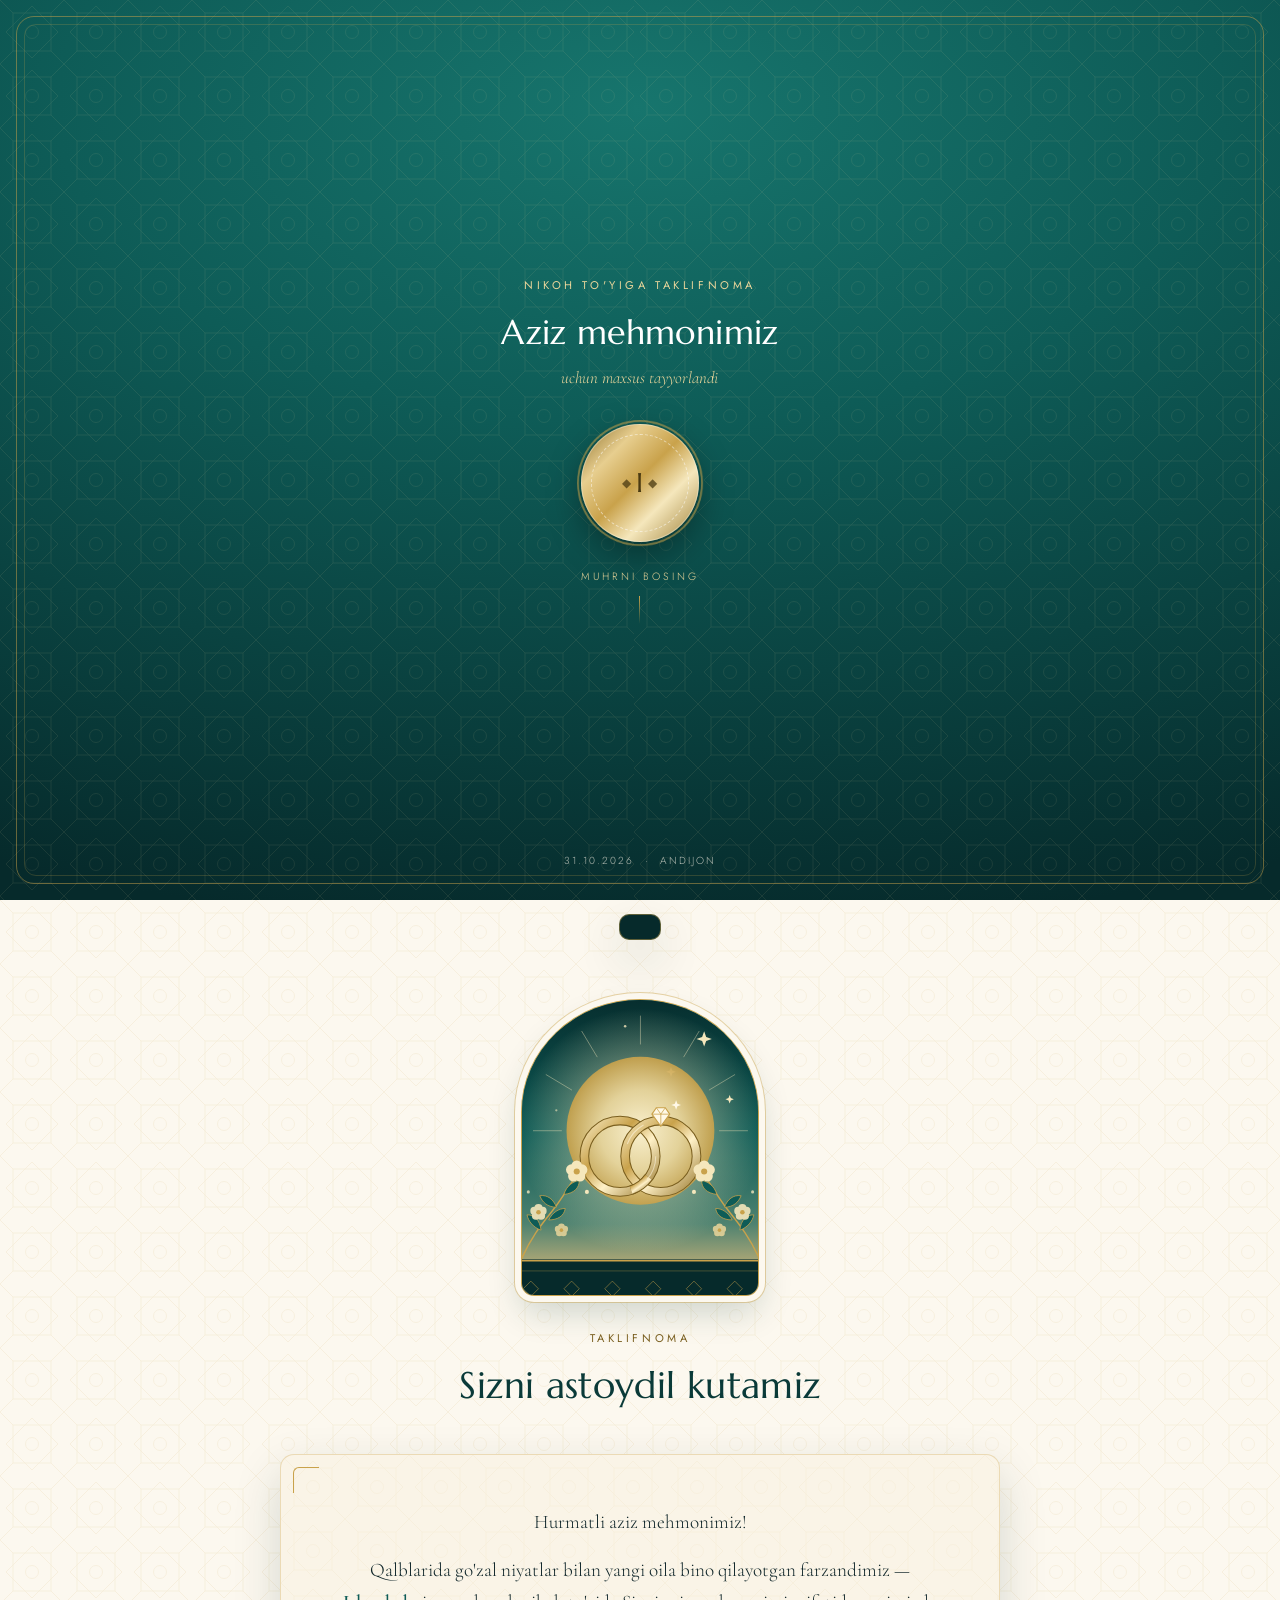
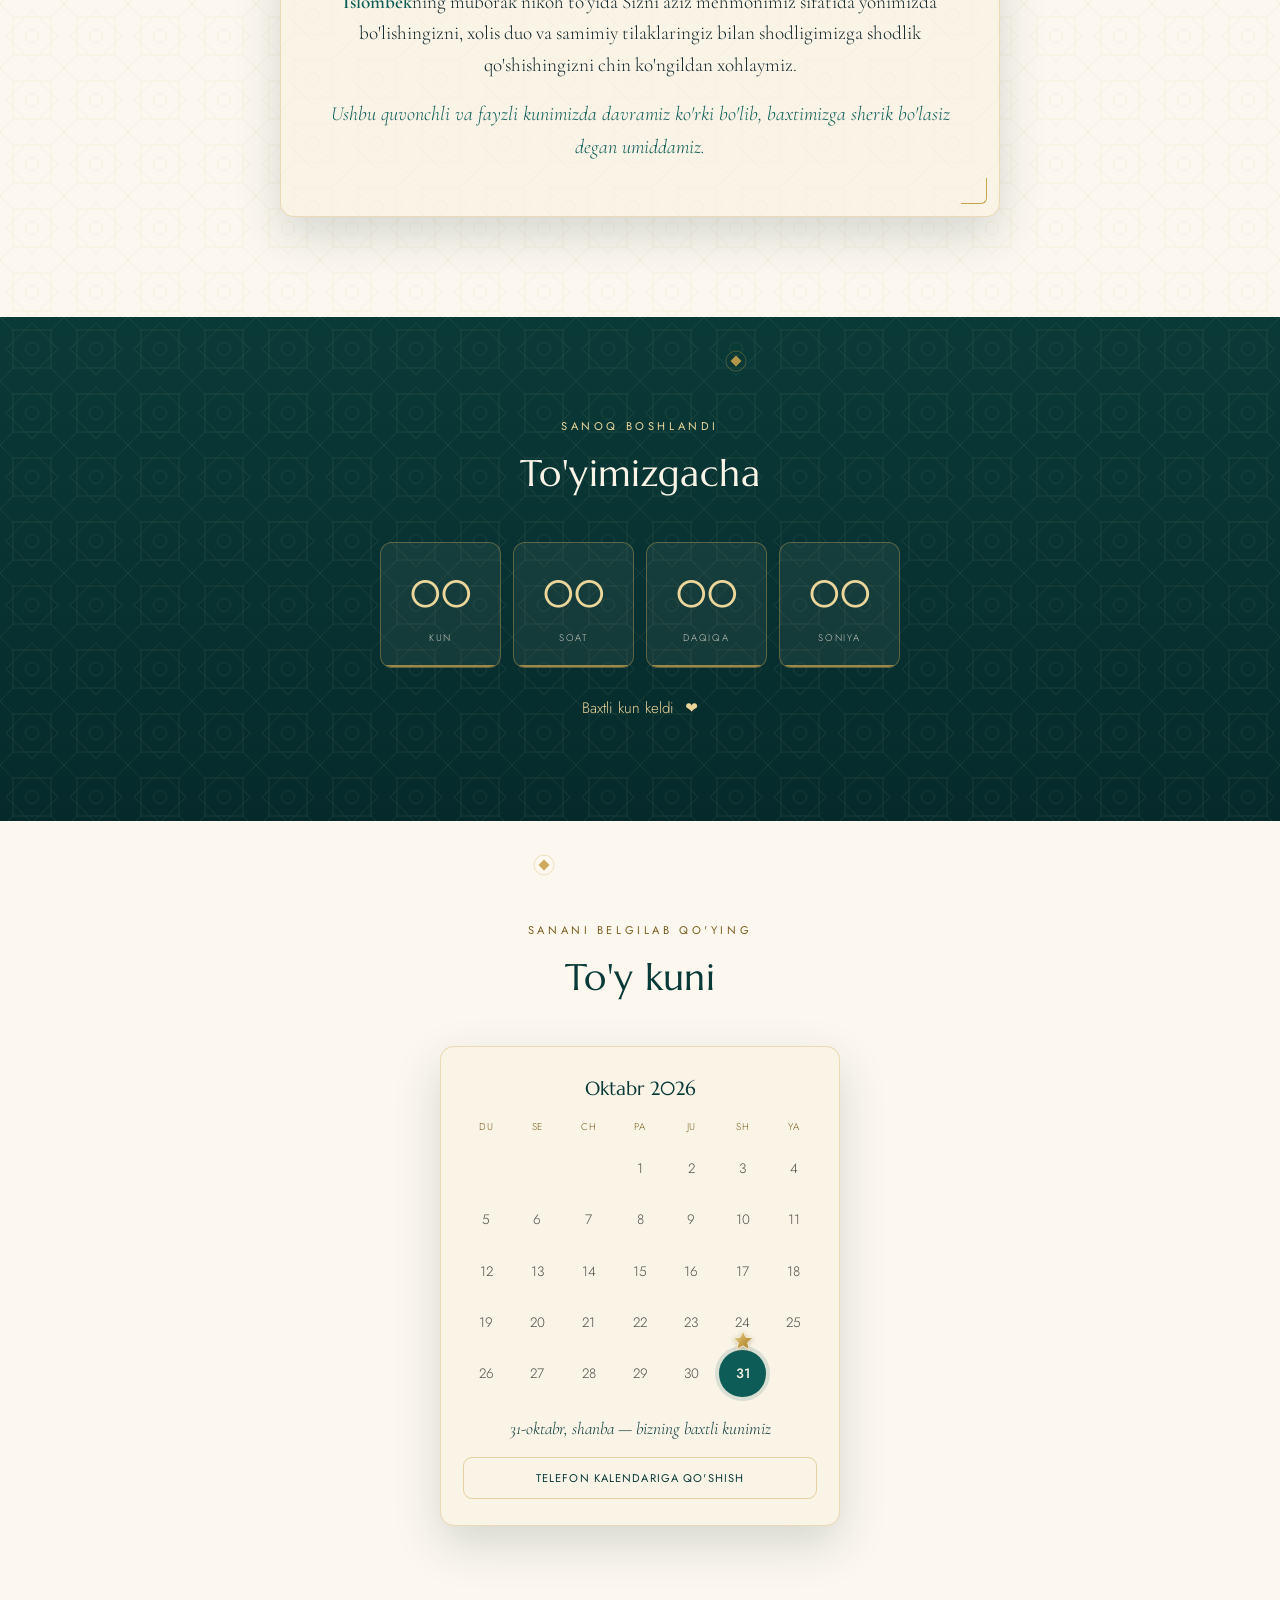
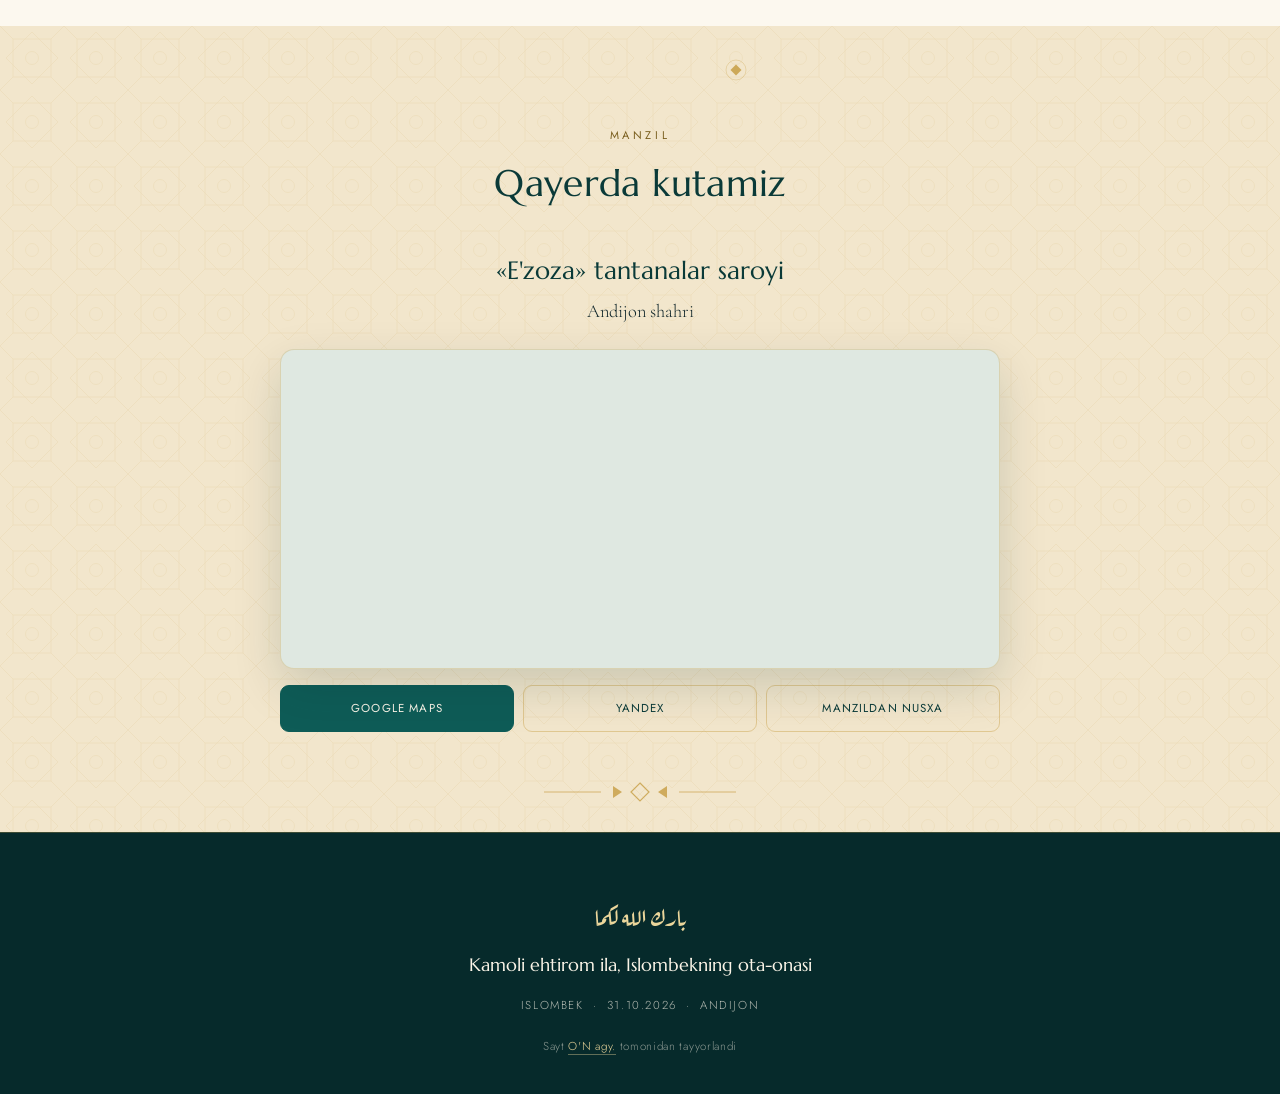
==== commit dc098e25: "Mijoz feedback: masjid o'rniga nikoh uzuklari, oyat olib tashlandi, kalendarda yulduz - Mehrob illyu" ====
--- a/index.html
+++ b/index.html
@@ -26,7 +26,7 @@
 <link rel="preload" as="style" href="https://fonts.googleapis.com/css2?family=Aref+Ruqaa&family=Marcellus&family=Cormorant+Garamond:ital,wght@0,400;0,600;1,400&family=Jost:wght@300;400;500&family=Caveat:wght@400;600&display=swap"
       onload="this.onload=null;this.rel='stylesheet'">
 <noscript><link rel="stylesheet" href="https://fonts.googleapis.com/css2?family=Aref+Ruqaa&family=Marcellus&family=Cormorant+Garamond:ital,wght@0,400;0,600;1,400&family=Jost:wght@300;400;500&family=Caveat:wght@400;600&display=swap"></noscript>
-<link rel="stylesheet" href="assets/style.css?v=22">
+<link rel="stylesheet" href="assets/style.css?v=23">
 <script>document.documentElement.classList.remove('no-js');</script>
 </head>
 <body>
@@ -135,42 +135,49 @@
             <circle cx="100" cy="112" r="58" fill="url(#artSun)" opacity=".92"/>
           </g>
 
-          <!-- me'morchilik: gumbaz, peshtoq, minoralar -->
-          <g class="art__city" fill="#062A2B" stroke="#C9A24B" stroke-width="1" stroke-linejoin="round">
-            <!-- minoralar -->
-            <path d="M23 214 26 104h8l3 110Z"/>
-            <path d="M163 214 166 104h8l3 110Z"/>
-            <rect x="21.5" y="98" width="17" height="6" rx="1"/>
-            <rect x="161.5" y="98" width="17" height="6" rx="1"/>
-            <path d="M24 98q6-16 12 0Z"/>
-            <path d="M164 98q6-16 12 0Z"/>
-            <path d="M30 82v-6M170 82v-6" fill="none"/>
-
-            <!-- yon qanotlar -->
-            <path d="M40 214V150h30v64Z"/>
-            <path d="M130 214V150h30v64Z"/>
-
-            <!-- gumbaz -->
-            <rect x="77" y="98" width="46" height="20"/>
-            <path d="M74 100c0-26 14-32 22-42 2-3 3-6 4-10 1 4 2 7 4 10 8 10 22 16 22 42Z"/>
-            <path d="M100 48V38" fill="none"/>
-            <path d="M97 30a5 5 0 1 0 6 7 4 4 0 1 1-6-7Z" fill="#C9A24B" stroke="none"/>
-
-            <!-- peshtoq -->
-            <path d="M66 214V118h68v96Z"/>
-          </g>
-
-          <!-- naqshlar (faqat oltin chiziq) -->
-          <g fill="none" stroke="#C9A24B" stroke-width=".7" opacity=".85">
-            <path d="M84 100c2-18 8-28 16-38M116 100c-2-18-8-28-16-38M100 62v36"/>
-            <path d="M80 104h40M80 112h40"/>
-            <path d="M84 214v-48c0-16 8-24 16-30 8 6 16 14 16 30v48"/>
-            <path d="M89 214v-46c0-12 5-19 11-24 6 5 11 12 11 24v46"/>
-            <path d="M71 124h58v6H71Z"/>
-            <path d="M75 127l3-3 3 3-3 3ZM87 127l3-3 3 3-3 3ZM99 127l3-3 3 3-3 3ZM111 127l3-3 3 3-3 3ZM123 127l3-3 3 3-3 3Z"/>
-            <path d="M48 214v-26c0-6 3-9 7-11 4 2 7 5 7 11v26M138 214v-26c0-6 3-9 7-11 4 2 7 5 7 11v26"/>
-            <path d="M49 168c0-5 3-7 6-8 3 1 6 3 6 8ZM139 168c0-5 3-7 6-8 3 1 6 3 6 8Z"/>
-            <path d="M27 120h6M27 140h6M27 160h6M27 180h6M167 120h6M167 140h6M167 160h6M167 180h6"/>
+          <!-- nikoh uzuklari: bir-biriga bog'langan ikki uzuk, birida olmos -->
+          <defs>
+            <linearGradient id="artRing" x1="0" y1="0" x2="1" y2="1">
+              <stop offset="0" stop-color="#F5E7BC"/>
+              <stop offset=".35" stop-color="#C9A24B"/>
+              <stop offset=".6" stop-color="#FFF1C8"/>
+              <stop offset="1" stop-color="#9C7D33"/>
+            </linearGradient>
+          </defs>
+          <g class="art__rings" fill="none">
+            <circle cx="84" cy="132" r="28" stroke="#7A5F1F" stroke-width="7.6"/>
+            <circle cx="84" cy="132" r="28" stroke="url(#artRing)" stroke-width="6"/>
+            <circle cx="116" cy="132" r="28" stroke="#7A5F1F" stroke-width="7.6"/>
+            <circle cx="116" cy="132" r="28" stroke="url(#artRing)" stroke-width="6"/>
+            <!-- pastki kesishmada chap uzuk ustga chiqadi — uzuklar bir-biridan o'tgandek -->
+            <path d="M106.4 148.5A28 28 0 0 1 92.6 158.6" stroke="#7A5F1F" stroke-width="7.6"/>
+            <path d="M106.4 148.5A28 28 0 0 1 92.6 158.6" stroke="url(#artRing)" stroke-width="6"/>
+            <circle cx="84" cy="132" r="28" stroke="#FFF8E6" stroke-width=".8" opacity=".55" stroke-dasharray="20 156"/>
+            <circle cx="116" cy="132" r="28" stroke="#FFF8E6" stroke-width=".8" opacity=".55" stroke-dasharray="20 156" transform="rotate(200 116 132)"/>
+            <!-- olmos -->
+            <path d="M109 99l3.5-5h7l3.5 5-7 9.5Z" fill="#FFF8E6" stroke="#C9A24B" stroke-width=".9" stroke-linejoin="round"/>
+            <path d="M109 99h14M112.5 94l3.5 5 3.5-5M116 99v9.5" stroke="#C9A24B" stroke-width=".6"/>
+            <path class="art__star" d="M128 88l1 2.8 2.8 1-2.8 1-1 2.8-1-2.8-2.8-1 2.8-1Z" fill="#FFF8E6" stroke="none"/>
+          </g>
+
+          <!-- gul shoxlari — chap va o'ngda -->
+          <g class="art__bloom">
+              <path d="M6 214C14 196 22 186 30 176S44 156 50 146" fill="none" stroke="#C9A24B" stroke-width="1.1"/>
+              <path d="M22 190c-6-2-10-7-11-12 6 0 10 4 11 12ZM34 172c-7 0-11-4-13-9 6-1 11 3 13 9ZM40 162c2-7 7-10 12-11 0 6-4 10-12 11ZM28 182c3-6 8-9 13-9-1 6-6 9-13 9Z" fill="#0E5C57" stroke="#C9A24B" stroke-width=".6"/>
+              <g fill="#F5E7BC"><circle cx="50.0" cy="139.6" r="4.2"/><circle cx="54.2" cy="142.6" r="4.2"/><circle cx="52.6" cy="147.6" r="4.2"/><circle cx="47.4" cy="147.6" r="4.2"/><circle cx="45.8" cy="142.6" r="4.2"/></g><circle cx="50" cy="144" r="2.4" fill="#C9A24B"/>
+              <g fill="#F5E7BC" opacity=".9"><circle cx="20.0" cy="172.6" r="3.2"/><circle cx="23.2" cy="174.9" r="3.2"/><circle cx="22.0" cy="178.7" r="3.2"/><circle cx="18.0" cy="178.7" r="3.2"/><circle cx="16.8" cy="174.9" r="3.2"/></g><circle cx="20" cy="176" r="1.8" fill="#C9A24B"/>
+              <g fill="#EBD69B" opacity=".85"><circle cx="38.0" cy="187.3" r="2.6"/><circle cx="40.6" cy="189.1" r="2.6"/><circle cx="39.6" cy="192.2" r="2.6"/><circle cx="36.4" cy="192.2" r="2.6"/><circle cx="35.4" cy="189.1" r="2.6"/></g><circle cx="38" cy="190" r="1.4" fill="#C9A24B"/>
+              <circle cx="58" cy="160" r="1.6" fill="#F5E7BC"/><circle cx="12" cy="160" r="1.2" fill="#F5E7BC" opacity=".8"/>
+            </g>
+          <g transform="translate(200 0) scale(-1 1)">
+            <g class="art__bloom">
+              <path d="M6 214C14 196 22 186 30 176S44 156 50 146" fill="none" stroke="#C9A24B" stroke-width="1.1"/>
+              <path d="M22 190c-6-2-10-7-11-12 6 0 10 4 11 12ZM34 172c-7 0-11-4-13-9 6-1 11 3 13 9ZM40 162c2-7 7-10 12-11 0 6-4 10-12 11ZM28 182c3-6 8-9 13-9-1 6-6 9-13 9Z" fill="#0E5C57" stroke="#C9A24B" stroke-width=".6"/>
+              <g fill="#F5E7BC"><circle cx="50.0" cy="139.6" r="4.2"/><circle cx="54.2" cy="142.6" r="4.2"/><circle cx="52.6" cy="147.6" r="4.2"/><circle cx="47.4" cy="147.6" r="4.2"/><circle cx="45.8" cy="142.6" r="4.2"/></g><circle cx="50" cy="144" r="2.4" fill="#C9A24B"/>
+              <g fill="#F5E7BC" opacity=".9"><circle cx="20.0" cy="172.6" r="3.2"/><circle cx="23.2" cy="174.9" r="3.2"/><circle cx="22.0" cy="178.7" r="3.2"/><circle cx="18.0" cy="178.7" r="3.2"/><circle cx="16.8" cy="174.9" r="3.2"/></g><circle cx="20" cy="176" r="1.8" fill="#C9A24B"/>
+              <g fill="#EBD69B" opacity=".85"><circle cx="38.0" cy="187.3" r="2.6"/><circle cx="40.6" cy="189.1" r="2.6"/><circle cx="39.6" cy="192.2" r="2.6"/><circle cx="36.4" cy="192.2" r="2.6"/><circle cx="35.4" cy="189.1" r="2.6"/></g><circle cx="38" cy="190" r="1.4" fill="#C9A24B"/>
+              <circle cx="58" cy="160" r="1.6" fill="#F5E7BC"/><circle cx="12" cy="160" r="1.2" fill="#F5E7BC" opacity=".8"/>
+            </g>
           </g>
 
           <!-- yer va oldingi naqshli chiziq -->
@@ -195,11 +202,6 @@
         <p>Hurmatli aziz mehmonimiz!</p>
         <p>Qalblarida go'zal niyatlar bilan yangi oila bino qilayotgan farzandimiz — <b class="card__name">Islombek</b>ning muborak nikoh to'yida Sizni aziz mehmonimiz sifatida yonimizda bo'lishingizni, xolis duo va samimiy tilaklaringiz bilan shodligimizga shodlik qo'shishingizni chin ko'ngildan xohlaymiz.</p>
 
-        <blockquote class="ayah">
-          «Va Uning alomatlaridan biri — sizlar uchun o'zlaringizdan juftlar yaratganidir, toki ular bilan dillaringiz taskin topsin…»
-          <cite>Rum surasi, 21-oyat</cite>
-        </blockquote>
-
         <p class="card__closing">Ushbu quvonchli va fayzli kunimizda davramiz ko'rki bo'lib, baxtimizga sherik bo'lasiz degan umiddamiz.</p>
       </div>
     </div>
@@ -331,7 +333,7 @@
   <p class="foot__ayah" lang="ar" dir="rtl">بارك الله لكما</p>
   <p class="foot__family">Kamoli ehtirom ila, Islombekning ota-onasi</p>
   <p class="foot__meta">ISLOMBEK &nbsp;·&nbsp; <span data-t="date-dots">31.10.2026</span> &nbsp;·&nbsp; ANDIJON</p>
-  <p class="foot__by">Sayt <a href="https://onagy.app" target="_blank" rel="noopener">O'N agy.</a> tomonidan tayyorlandi</p>
+  <p class="foot__by">Sayt <a href="https://t.me/sp_business_agency" target="_blank" rel="noopener">O'N agy.</a> tomonidan tayyorlandi</p>
 </footer>
 
 <!-- ═══════════ MAKTUBLAR ═══════════ -->
@@ -362,7 +364,7 @@
 <div class="toast" id="toast" role="status" aria-live="polite"></div>
 
 <script src="assets/config.js"></script>
-<script src="assets/app.js?v=22"></script>
+<script src="assets/app.js?v=23"></script>
 <script>
 /* Zaxira: skript yiqilgan bo'lsa ham mehmon taklifnomani ko'raveradi */
 if (!window.__toyReady) {
--- a/assets/style.css
+++ b/assets/style.css
@@ -343,7 +343,7 @@
   will-change:translate,scale,filter;
 }
 .arch.is-in img{scale:1.001;filter:none}
-/* Mehrob ichidagi illyustratsiya: tong, chiqayotgan quyosh, gumbaz va minoralar */
+/* Mehrob ichidagi illyustratsiya: tong, quyosh, nikoh uzuklari va gul shoxlari */
 .arch__art{
   position:absolute;inset:-4%;width:108%;height:108%;
   translate:var(--px,0) var(--py,0);
@@ -432,15 +432,21 @@
 }
 .cal__day--empty{visibility:hidden}
 .cal__day--on{background:var(--teal-700);color:var(--cream);font-weight:500;box-shadow:0 0 0 4px rgba(14,92,87,.14)}
-/* Belgilangan kun ustida — oltin hilol (Islom ramzi), yengil chayqaladi */
+/* Belgilangan kun ustida — oltin yulduz (mijoz tanlovi).
+   Muqobil: kalendar blokiga .cal--shoot klassi — uchayotgan yulduz 💫 */
 .cal__day--on::after{
-  content:"";position:absolute;top:-22px;width:26px;height:26px;
-  background:no-repeat center/contain url("data:image/svg+xml,%3Csvg xmlns='http://www.w3.org/2000/svg' viewBox='0 0 24 24'%3E%3Cpath d='M15.5 2.6A9.6 9.6 0 1 0 21.4 18 7.7 7.7 0 1 1 15.5 2.6Z' fill='%23C9A24B' stroke='%23FAF4E7' stroke-width='.9' stroke-linejoin='round'/%3E%3Cpath d='M18.6 7.2l.7 1.5 1.6.2-1.2 1.1.3 1.6-1.4-.8-1.4.8.3-1.6-1.2-1.1 1.6-.2Z' fill='%23C9A24B'/%3E%3C/svg%3E");
+  content:"";position:absolute;top:-21px;width:24px;height:24px;
+  background:no-repeat center/contain url("data:image/svg+xml,%3Csvg xmlns='http://www.w3.org/2000/svg' viewBox='0 0 24 24'%3E%3Cdefs%3E%3ClinearGradient id='g' x1='0' y1='0' x2='1' y2='1'%3E%3Cstop offset='0' stop-color='%23F5E7BC'/%3E%3Cstop offset='.5' stop-color='%23C9A24B'/%3E%3Cstop offset='1' stop-color='%239C7D33'/%3E%3C/linearGradient%3E%3C/defs%3E%3Cpath d='M12 1.8l2.9 6.4 7 .7-5.3 4.7 1.6 6.9L12 16.9l-6.2 3.6 1.6-6.9L2.1 8.9l7-.7Z' fill='url(%23g)' stroke='%23FAF4E7' stroke-width='.9' stroke-linejoin='round'/%3E%3C/svg%3E");
   filter:drop-shadow(0 1px 2px rgba(122,95,31,.35));
-  transform-origin:50% 80%;
-  animation:hilol 3.6s ease-in-out infinite;
-}
-@keyframes hilol{0%,100%{transform:rotate(-8deg)}50%{transform:rotate(8deg) translateY(-1px)}}
+  animation:twinkleStar 2.8s ease-in-out infinite;
+}
+.cal--shoot .cal__day--on::after{
+  width:34px;height:26px;top:-22px;margin-left:-6px;
+  background-image:url("data:image/svg+xml,%3Csvg xmlns='http://www.w3.org/2000/svg' viewBox='0 0 32 24'%3E%3Cdefs%3E%3ClinearGradient id='g' x1='0' y1='0' x2='1' y2='1'%3E%3Cstop offset='0' stop-color='%23F5E7BC'/%3E%3Cstop offset='.5' stop-color='%23C9A24B'/%3E%3Cstop offset='1' stop-color='%239C7D33'/%3E%3C/linearGradient%3E%3C/defs%3E%3Cg fill='none' stroke='%23C9A24B' stroke-linecap='round'%3E%3Cpath d='M2 19C8 17 13 14 17 10' stroke-width='1.6' opacity='.85'/%3E%3Cpath d='M3 14C8 13 11 11 14 8' stroke-width='1' opacity='.55'/%3E%3Cpath d='M7 22C11 20 15 18 18 15' stroke-width='1' opacity='.45'/%3E%3C/g%3E%3Cpath d='M22.5 1.5l2.2 4.6 5 .6-3.7 3.4 1 5-4.5-2.5-4.5 2.5 1-5-3.7-3.4 5-.6Z' fill='url(%23g)' stroke='%23FAF4E7' stroke-width='.8' stroke-linejoin='round'/%3E%3C/svg%3E");
+  animation:shoot 3.2s ease-in-out infinite;
+}
+@keyframes twinkleStar{0%,100%{transform:scale(1) rotate(0)}50%{transform:scale(1.16) rotate(14deg)}}
+@keyframes shoot{0%,100%{transform:translate(0,0)}50%{transform:translate(3px,-2px)}}
 .cal__note{
   text-align:center;margin-top:18px;
   font-family:'Cormorant Garamond',serif;font-style:italic;
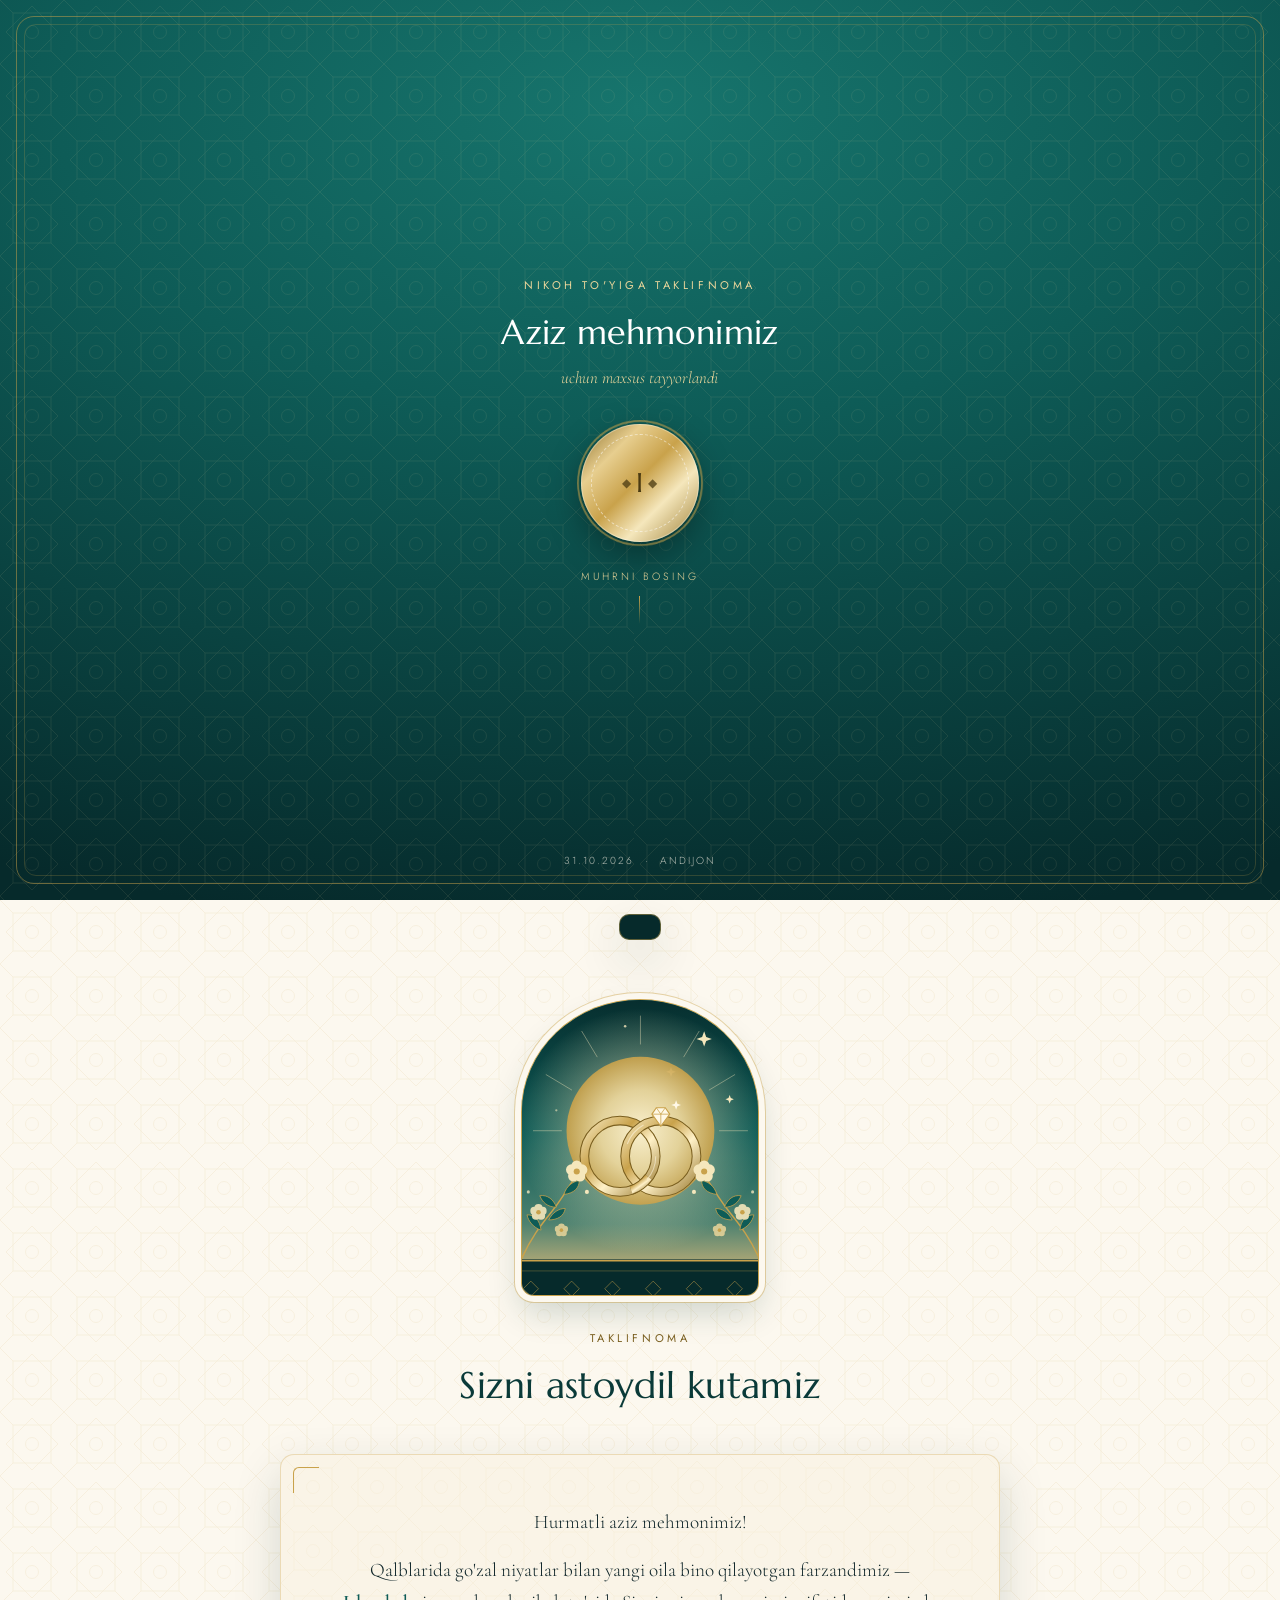
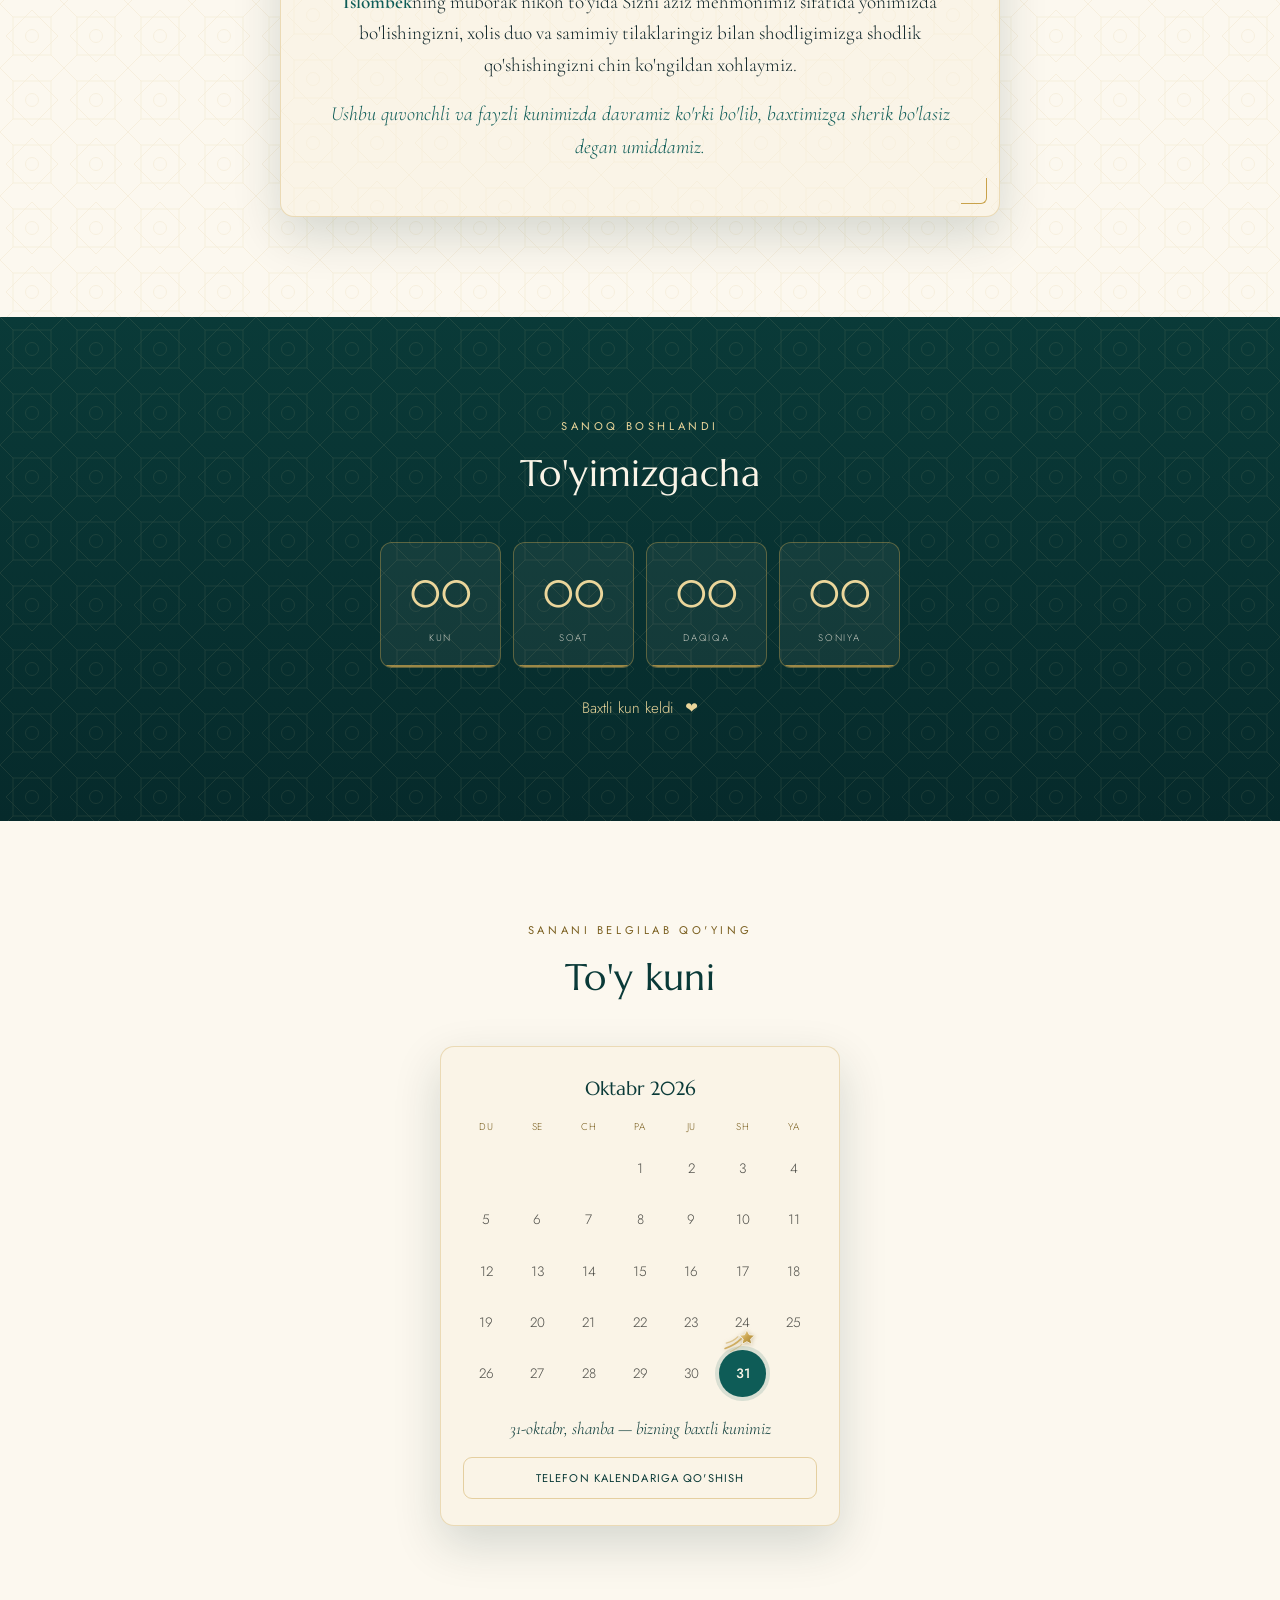
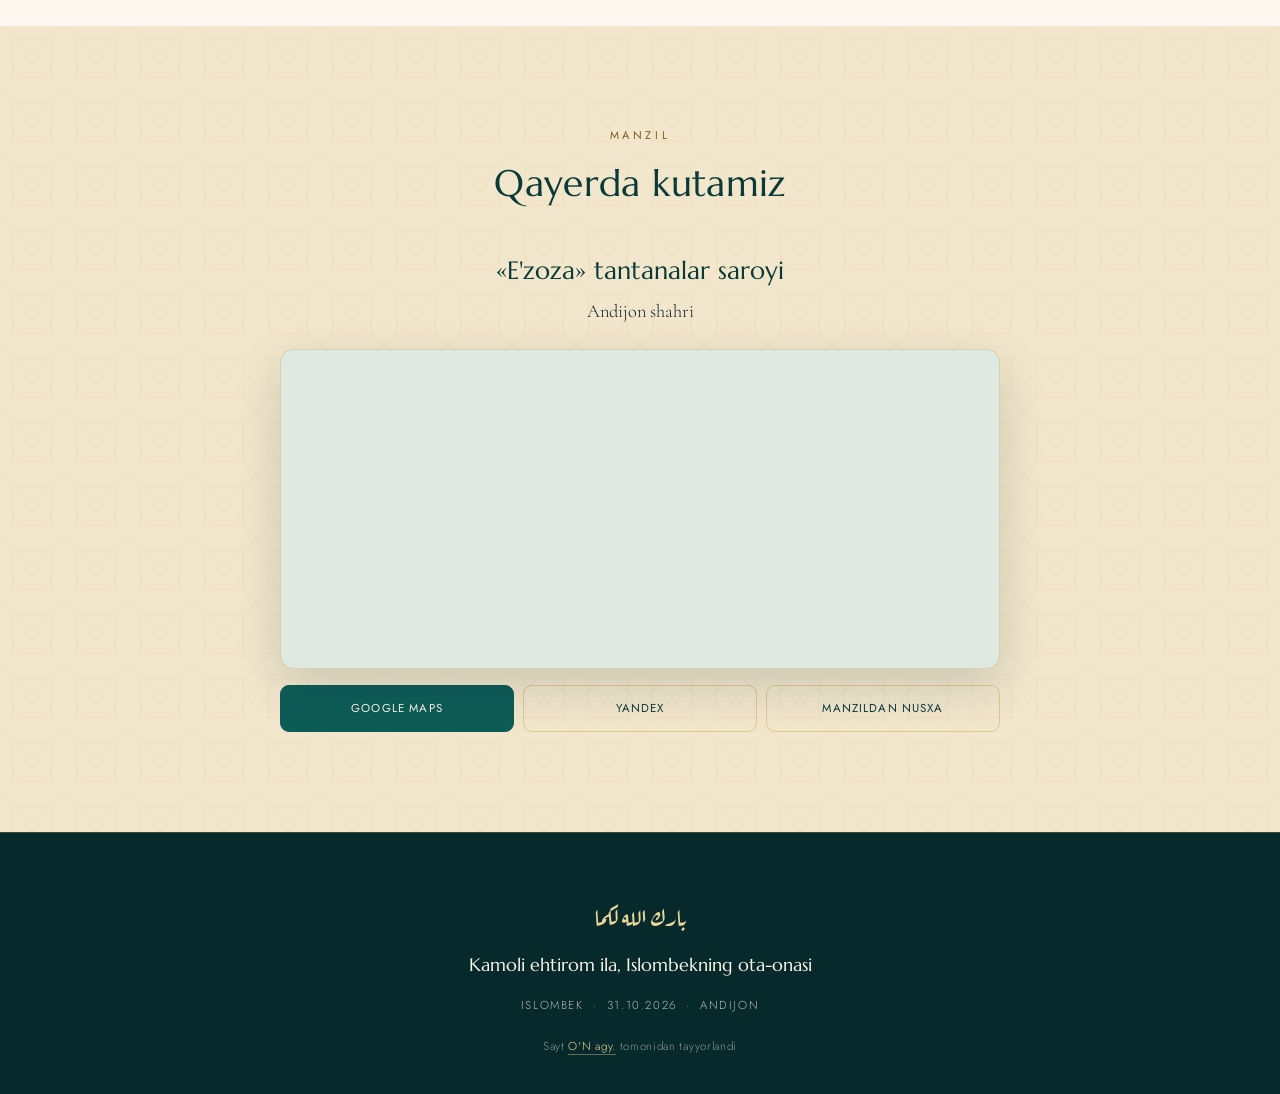
==== commit 62a1030c: "Kalendarda uchayotgan yulduz 💫 (mijoz tanlovi) Co-Authored-By: Claude Opus 5.5 <noreply@anthropic.co" ====
--- a/index.html
+++ b/index.html
@@ -26,7 +26,7 @@
 <link rel="preload" as="style" href="https://fonts.googleapis.com/css2?family=Aref+Ruqaa&family=Marcellus&family=Cormorant+Garamond:ital,wght@0,400;0,600;1,400&family=Jost:wght@300;400;500&family=Caveat:wght@400;600&display=swap"
       onload="this.onload=null;this.rel='stylesheet'">
 <noscript><link rel="stylesheet" href="https://fonts.googleapis.com/css2?family=Aref+Ruqaa&family=Marcellus&family=Cormorant+Garamond:ital,wght@0,400;0,600;1,400&family=Jost:wght@300;400;500&family=Caveat:wght@400;600&display=swap"></noscript>
-<link rel="stylesheet" href="assets/style.css?v=23">
+<link rel="stylesheet" href="assets/style.css?v=24">
 <script>document.documentElement.classList.remove('no-js');</script>
 </head>
 <body>
@@ -75,11 +75,11 @@
   <div class="hero__inner">
     <p class="bismillah" lang="ar" dir="rtl">بِسْمِ اللَّهِ الرَّحْمَٰنِ الرَّحِيمِ</p>
     <p class="eyebrow eyebrow--light hero__eyebrow">Nikoh to'yi munosabati bilan</p>
-    <h1 class="hero__names hero__names--solo"><span class="foil">Islombek</span><em>nahorgi oshga taklif etamiz</em></h1>
+    <h1 class="hero__names hero__names--solo"><span class="foil">Islombek</span><em>baxtli kunimizga taklif etamiz</em></h1>
     <span class="ornament" aria-hidden="true"></span>
     <p class="hero__meta"><span data-t="date-long">31-oktabr, 2026</span><em>«E'zoza» tantanalar saroyi · Andijon</em></p>
     <dl class="hero__times">
-      <div><dt>Nahorgi osh</dt><dd>06:00</dd></div>
+      <div><dt>Erkaklar uchun</dt><dd class="hero__time-text">Nahorgi oshga</dd></div>
       <div><dt>Ayollar uchun</dt><dd>11:00</dd></div>
     </dl>
   </div>
@@ -235,7 +235,7 @@
       <h2>To'y kuni</h2>
     </header>
 
-    <div class="cal reveal">
+    <div class="cal cal--shoot reveal">
       <p class="cal__month" data-t="month-year">Oktabr 2026</p>
       <div class="cal__grid" id="calGrid" role="table" aria-label="Kalendar"></div>
       <p class="cal__note"><span data-t="day-week">31-oktabr, shanba</span> — bizning baxtli kunimiz</p>
@@ -364,7 +364,7 @@
 <div class="toast" id="toast" role="status" aria-live="polite"></div>
 
 <script src="assets/config.js"></script>
-<script src="assets/app.js?v=23"></script>
+<script src="assets/app.js?v=24"></script>
 <script>
 /* Zaxira: skript yiqilgan bo'lsa ham mehmon taklifnomani ko'raveradi */
 if (!window.__toyReady) {
--- a/assets/style.css
+++ b/assets/style.css
@@ -283,6 +283,7 @@
 .hero__times > div{flex:1;padding:12px 8px}
 .hero__times > div + div{border-left:1px solid rgba(201,162,75,.32)}
 .hero__times dt{font-size:.6rem;letter-spacing:.2em;text-transform:uppercase;color:rgba(250,244,231,.78)}
+.hero__times dd.hero__time-text{font-family:'Cormorant Garamond',serif;font-style:italic;font-size:1.3rem;line-height:1.55}
 .hero__times dd{font-family:'Marcellus',serif;font-size:1.5rem;color:var(--gold-lt);margin-top:2px;font-variant-numeric:tabular-nums}
 
 .scroll-cue{
@@ -432,8 +433,8 @@
 }
 .cal__day--empty{visibility:hidden}
 .cal__day--on{background:var(--teal-700);color:var(--cream);font-weight:500;box-shadow:0 0 0 4px rgba(14,92,87,.14)}
-/* Belgilangan kun ustida — oltin yulduz (mijoz tanlovi).
-   Muqobil: kalendar blokiga .cal--shoot klassi — uchayotgan yulduz 💫 */
+/* Belgilangan kun ustida — oltin yulduz.
+   Mijoz tanlovi: .cal--shoot — uchayotgan yulduz 💫 (index.html da yoqilgan) */
 .cal__day--on::after{
   content:"";position:absolute;top:-21px;width:24px;height:24px;
   background:no-repeat center/contain url("data:image/svg+xml,%3Csvg xmlns='http://www.w3.org/2000/svg' viewBox='0 0 24 24'%3E%3Cdefs%3E%3ClinearGradient id='g' x1='0' y1='0' x2='1' y2='1'%3E%3Cstop offset='0' stop-color='%23F5E7BC'/%3E%3Cstop offset='.5' stop-color='%23C9A24B'/%3E%3Cstop offset='1' stop-color='%239C7D33'/%3E%3C/linearGradient%3E%3C/defs%3E%3Cpath d='M12 1.8l2.9 6.4 7 .7-5.3 4.7 1.6 6.9L12 16.9l-6.2 3.6 1.6-6.9L2.1 8.9l7-.7Z' fill='url(%23g)' stroke='%23FAF4E7' stroke-width='.9' stroke-linejoin='round'/%3E%3C/svg%3E");
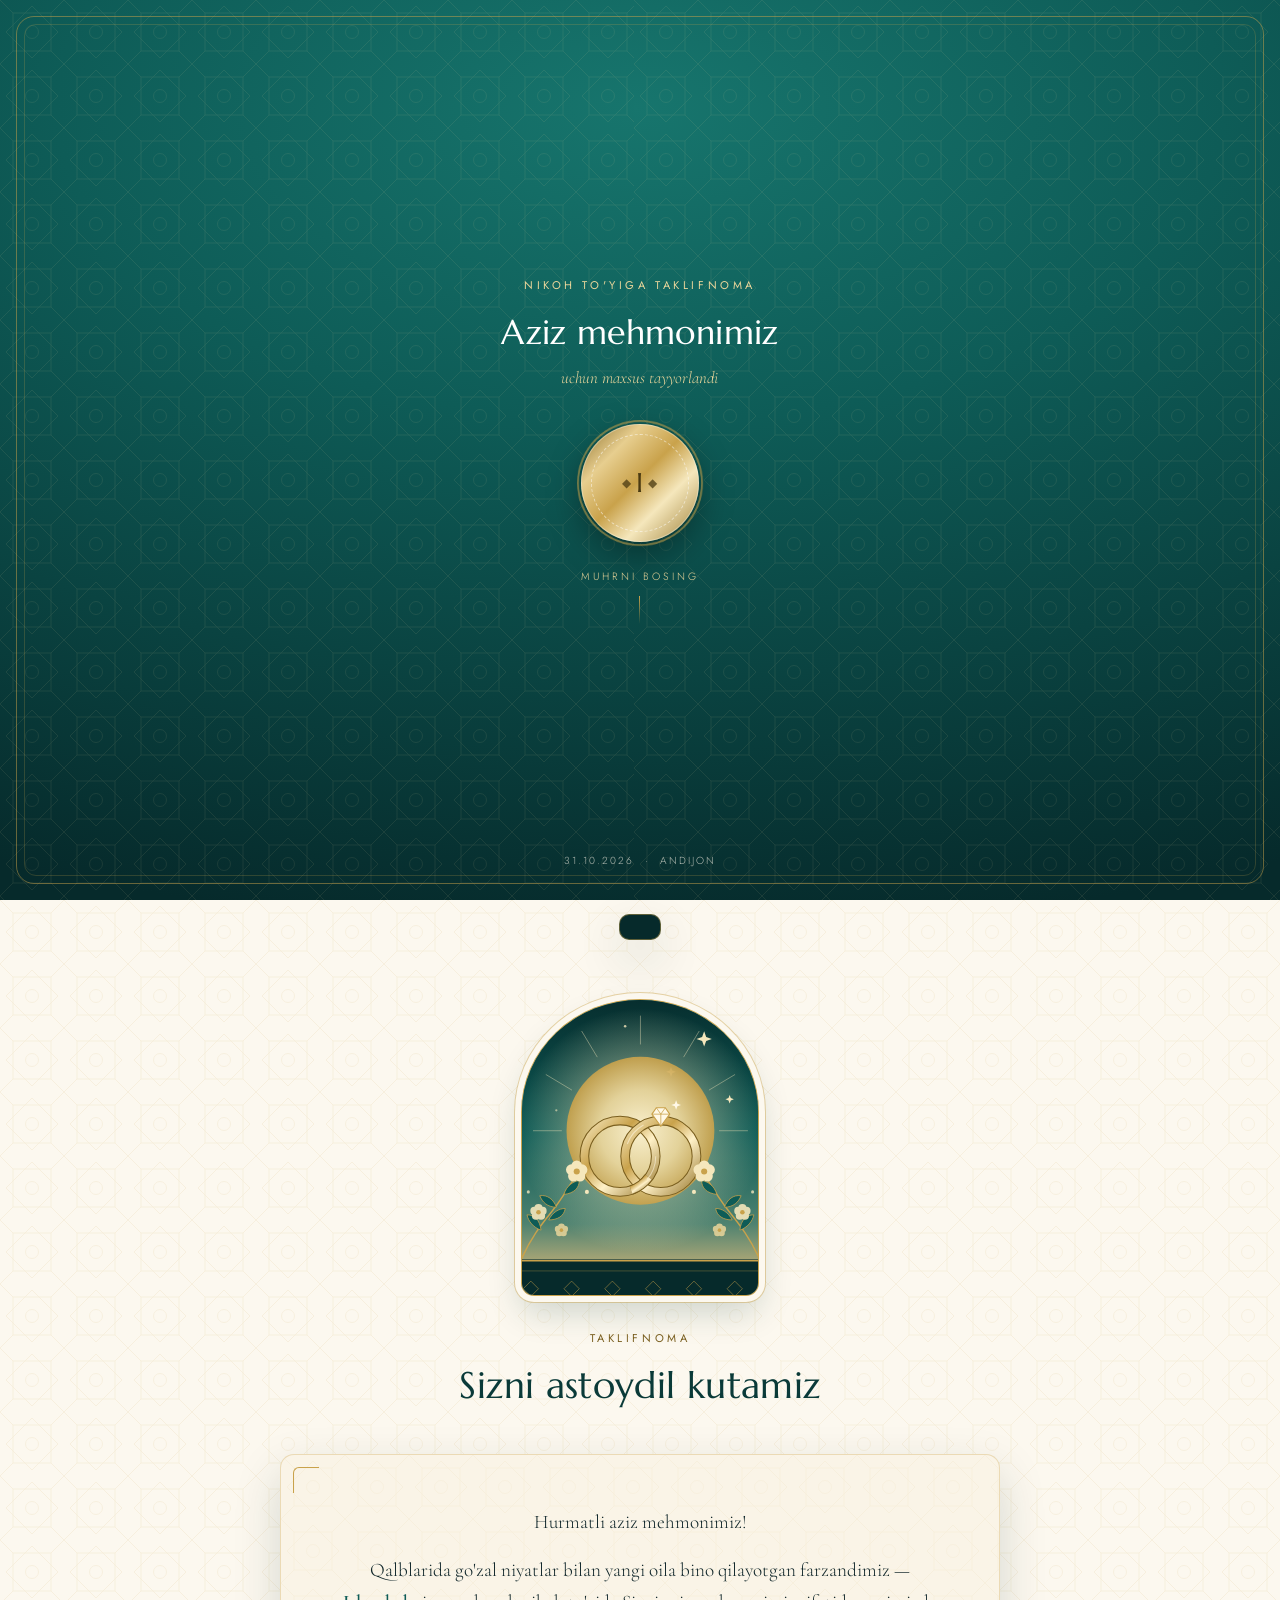
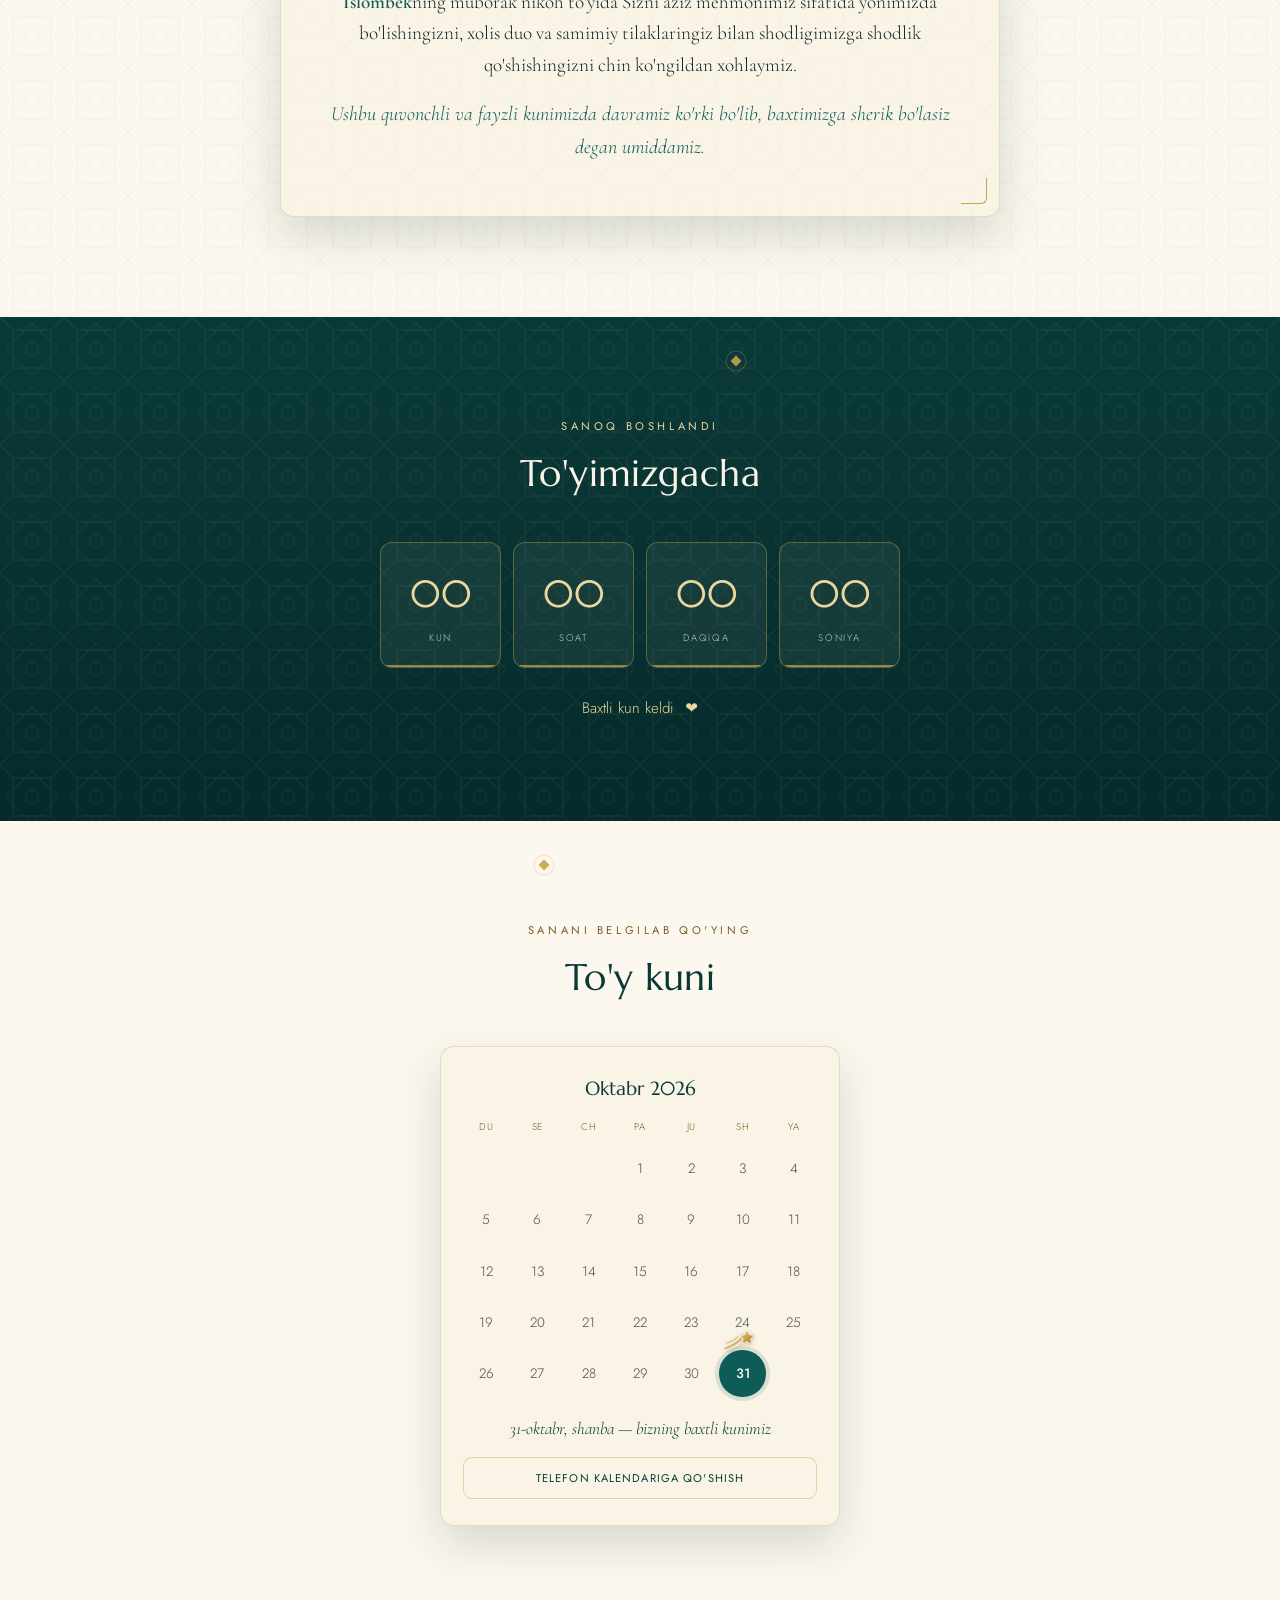
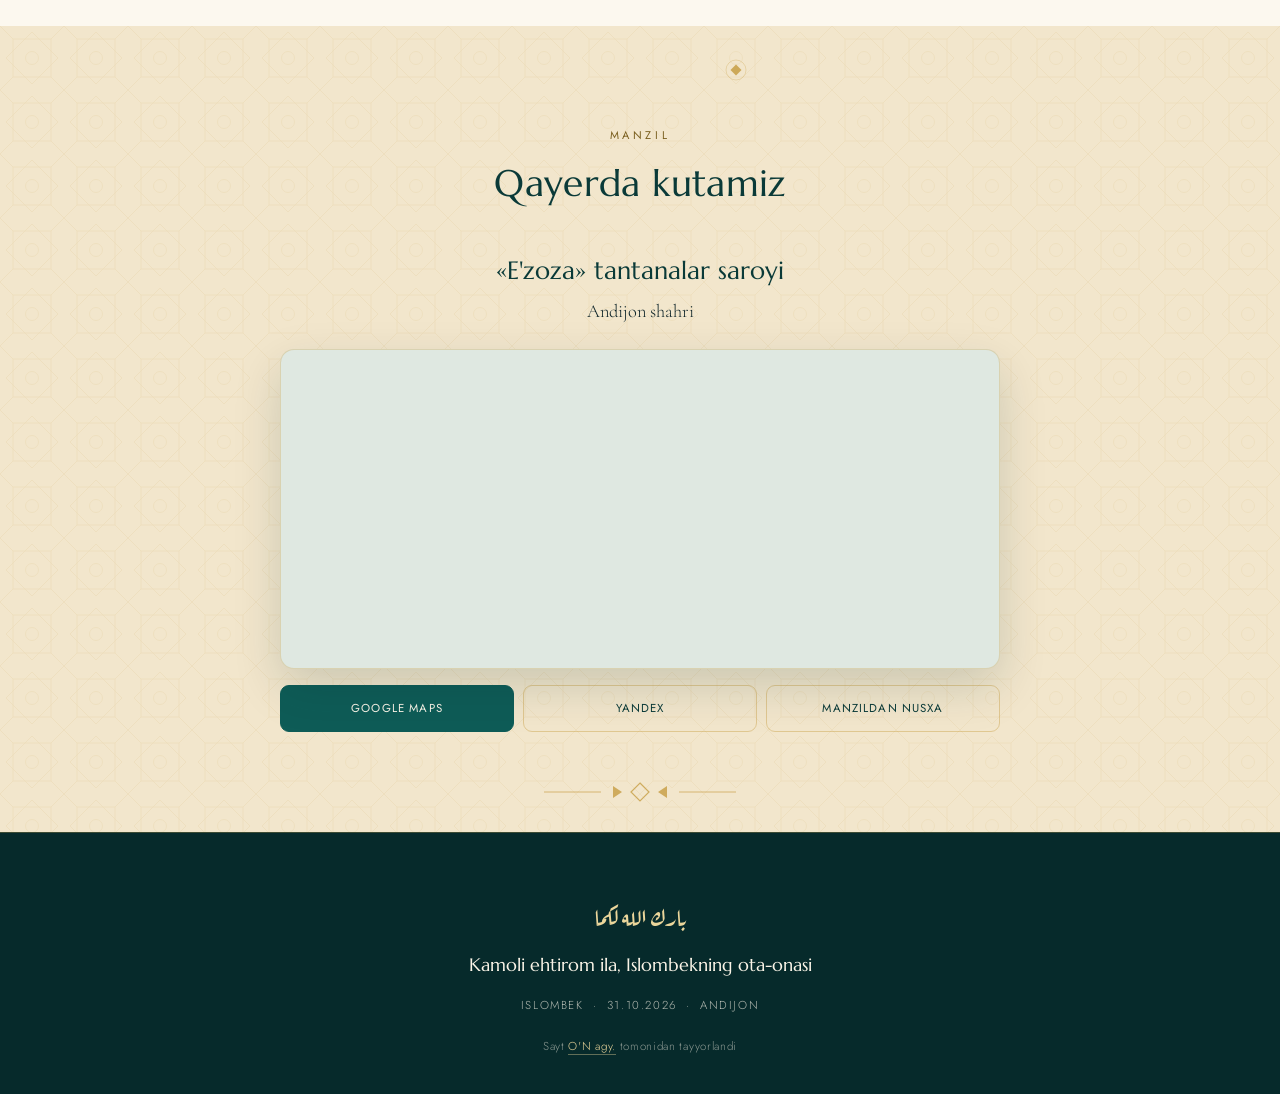
==== commit 5c02cdf3: "Musiqa: Oshiqman minus (mijoz fayli) — 96k mono, ovoz tekislangan, silliq kirish/chiqish Asl fayl Yo" ====
--- a/index.html
+++ b/index.html
@@ -58,7 +58,7 @@
   <span class="music__off" aria-hidden="true"></span>
 </button>
 <audio id="bgMusic" loop preload="none" playsinline>
-  <source src="assets/music.m4a" type="audio/mp4">
+  <source src="assets/music.m4a?v=2" type="audio/mp4">
 </audio>
 
 <main id="main">
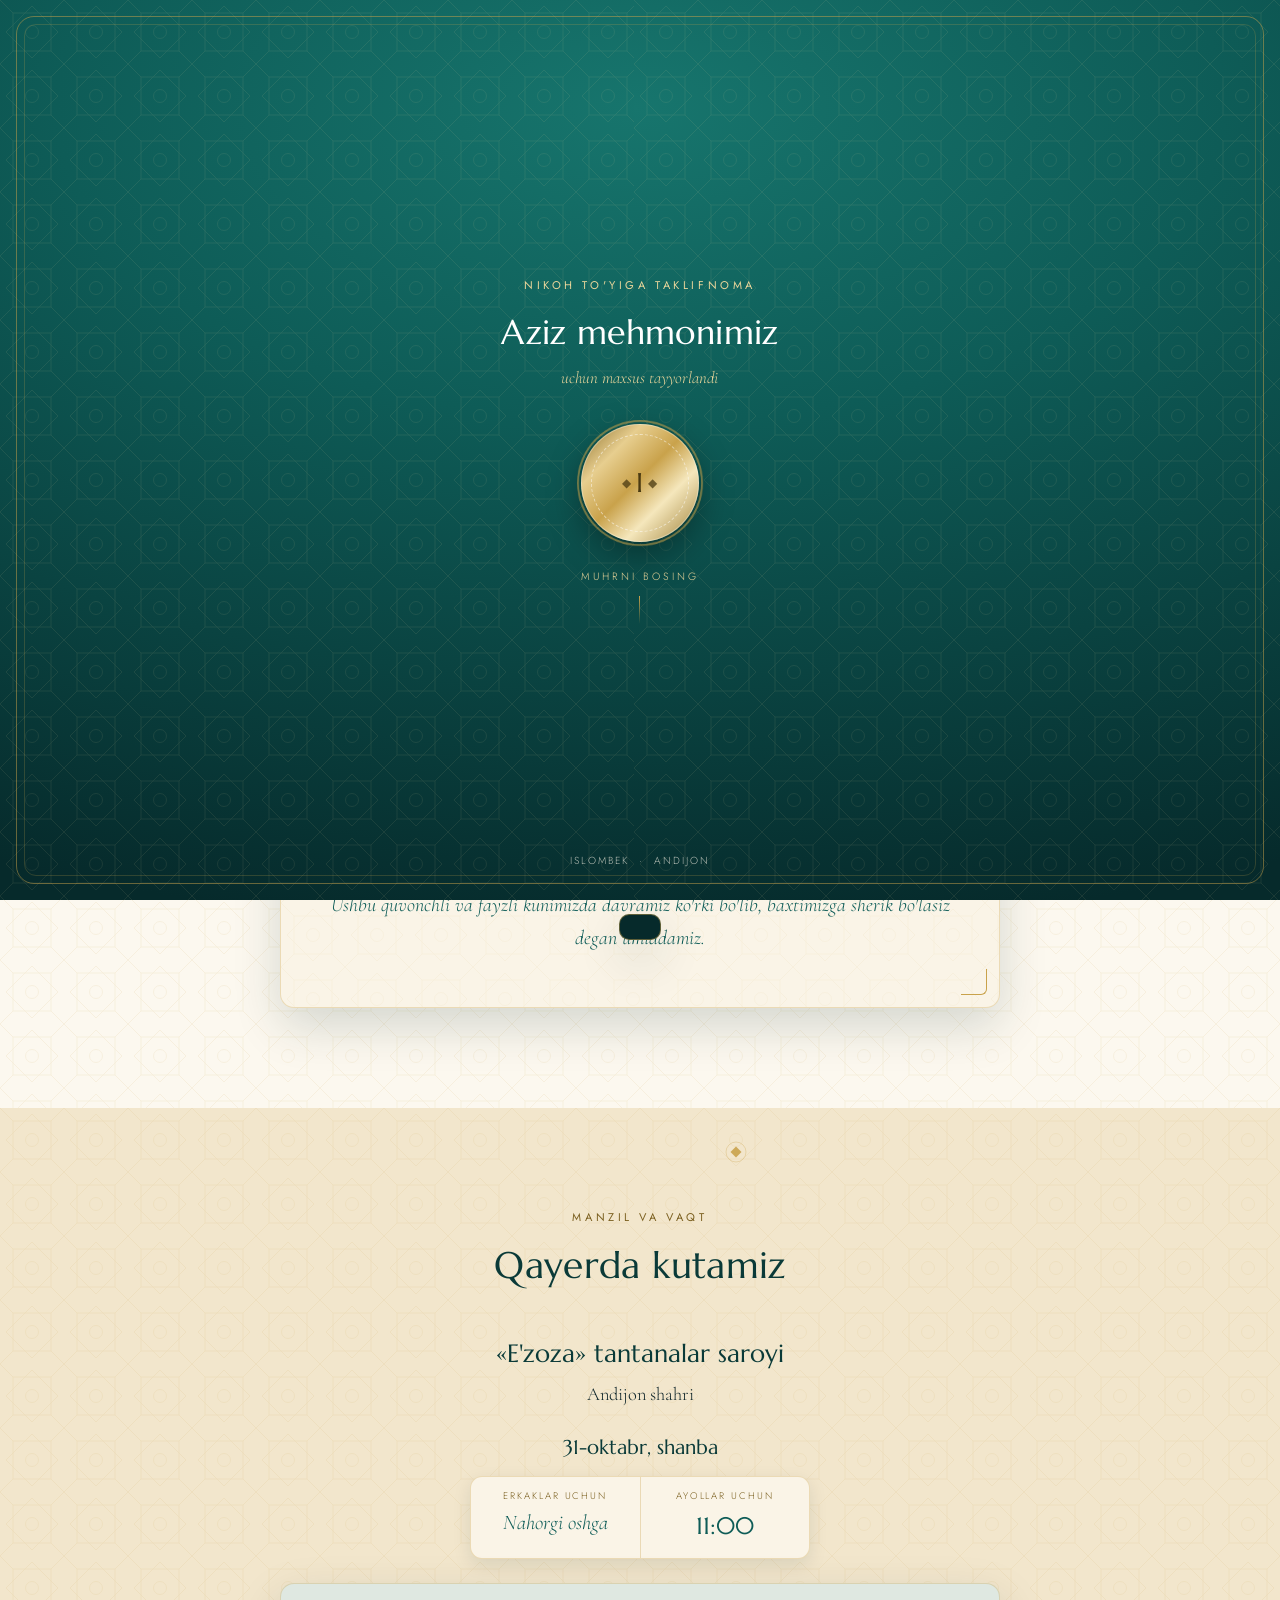
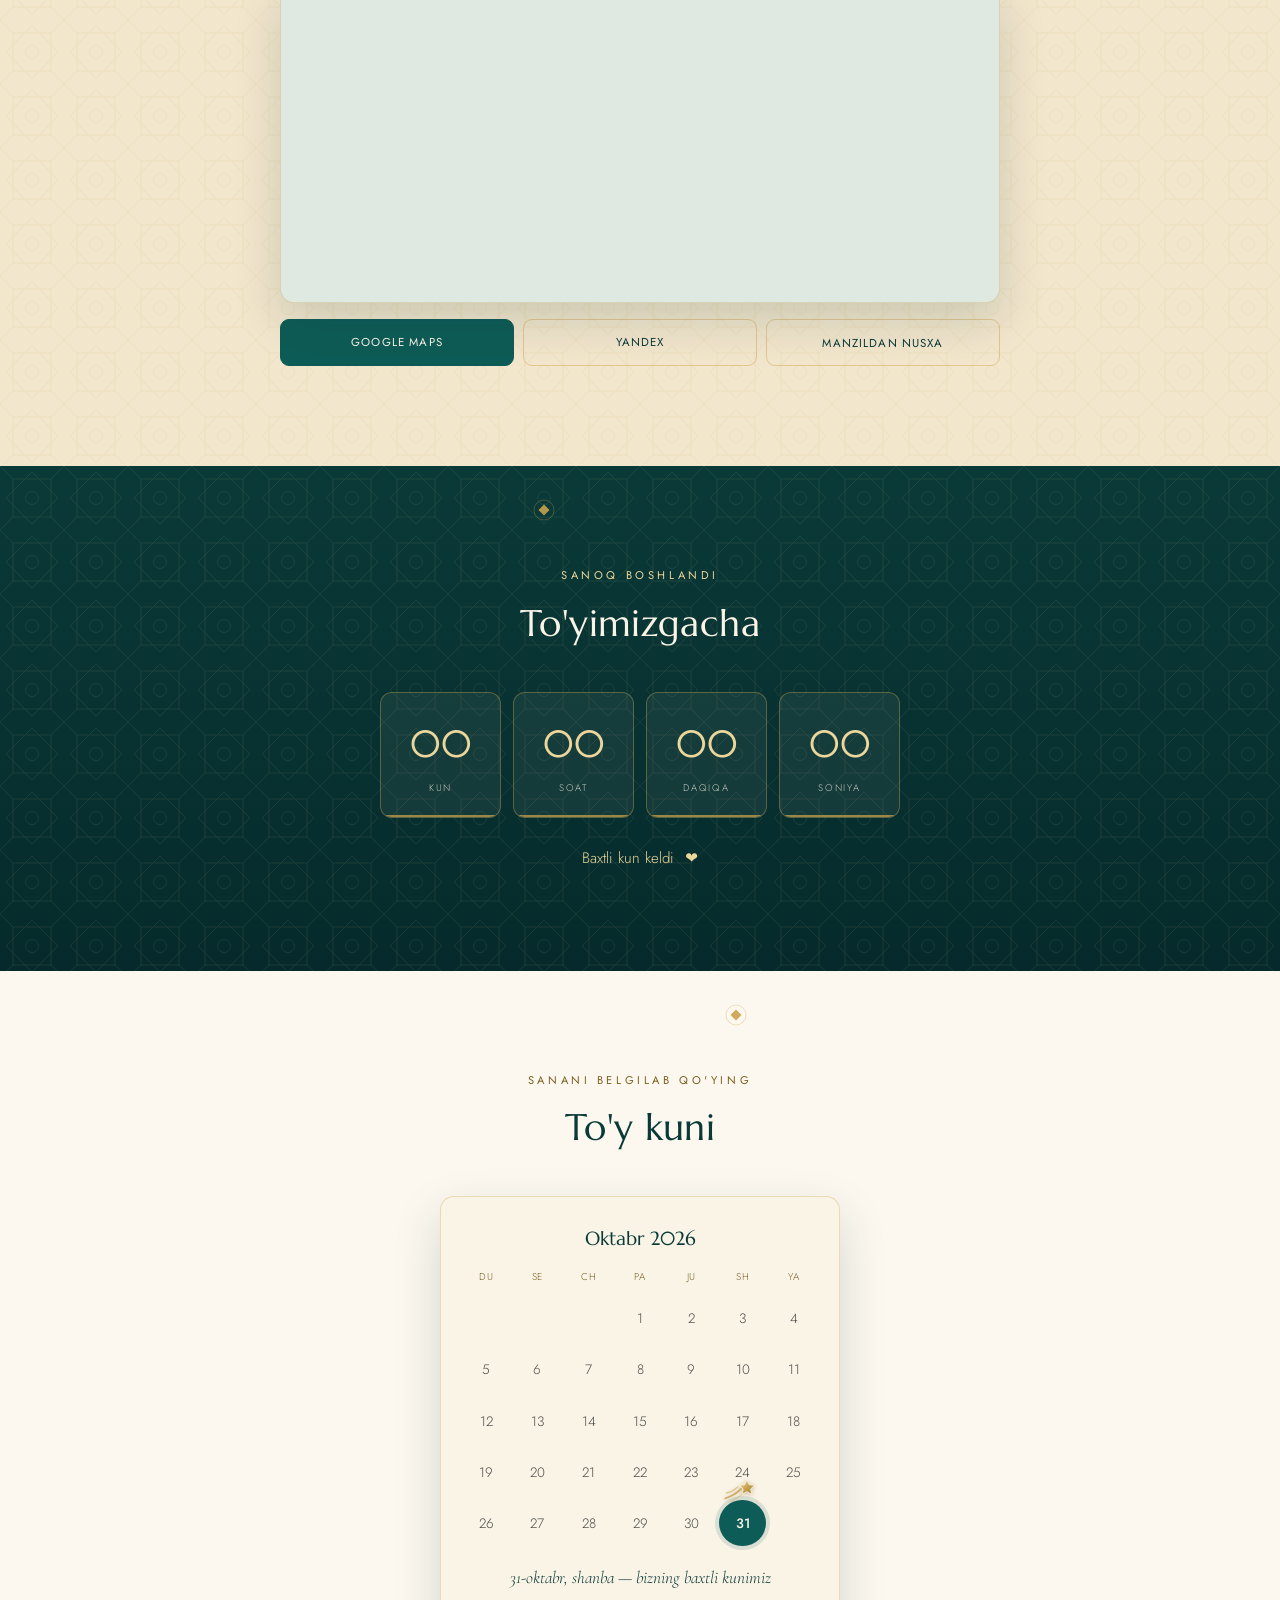
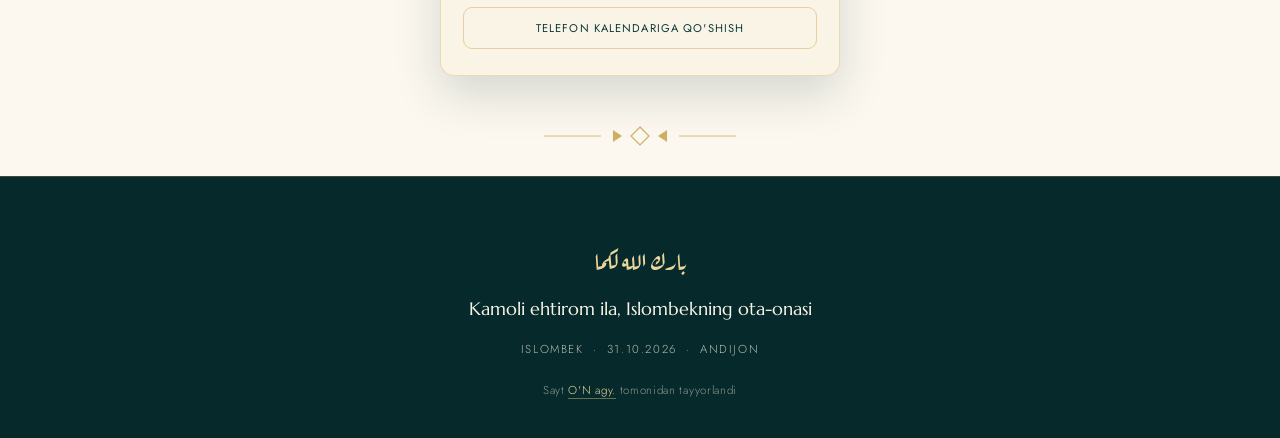
==== commit 2c36585a: "Mijoz feedback: birinchi ekran — taklif matni; tartib: matn > manzil > sanoq > kalendar; tilaklar ol" ====
--- a/index.html
+++ b/index.html
@@ -26,7 +26,7 @@
 <link rel="preload" as="style" href="https://fonts.googleapis.com/css2?family=Aref+Ruqaa&family=Marcellus&family=Cormorant+Garamond:ital,wght@0,400;0,600;1,400&family=Jost:wght@300;400;500&family=Caveat:wght@400;600&display=swap"
       onload="this.onload=null;this.rel='stylesheet'">
 <noscript><link rel="stylesheet" href="https://fonts.googleapis.com/css2?family=Aref+Ruqaa&family=Marcellus&family=Cormorant+Garamond:ital,wght@0,400;0,600;1,400&family=Jost:wght@300;400;500&family=Caveat:wght@400;600&display=swap"></noscript>
-<link rel="stylesheet" href="assets/style.css?v=24">
+<link rel="stylesheet" href="assets/style.css?v=25">
 <script>document.documentElement.classList.remove('no-js');</script>
 </head>
 <body>
@@ -49,7 +49,7 @@
     <p class="seal__hint">Muhrni bosing<i class="seal__line" aria-hidden="true"></i></p>
     <p class="seal__music" hidden>Musiqa bilan ochiladi — xohlasangiz o'chirasiz</p>
   </div>
-  <p class="seal__foot"><span data-t="date-dots">31.10.2026</span> &nbsp;·&nbsp; ANDIJON</p>
+  <p class="seal__foot">ISLOMBEK &nbsp;·&nbsp; ANDIJON</p>
 </div>
 
 <!-- ═══════════ Musiqa ═══════════ -->
@@ -63,34 +63,12 @@
 
 <main id="main">
 
-<!-- ═══════════ HERO ═══════════ -->
-<section class="hero" id="hero">
-  <div class="girih girih--dark" aria-hidden="true"></div>
-  <div class="hero__frame" aria-hidden="true"></div>
-  <span class="corner corner--tl" aria-hidden="true"></span>
-  <span class="corner corner--tr" aria-hidden="true"></span>
-  <span class="corner corner--bl" aria-hidden="true"></span>
-  <span class="corner corner--br" aria-hidden="true"></span>
-
-  <div class="hero__inner">
-    <p class="bismillah" lang="ar" dir="rtl">بِسْمِ اللَّهِ الرَّحْمَٰنِ الرَّحِيمِ</p>
-    <p class="eyebrow eyebrow--light hero__eyebrow">Nikoh to'yi munosabati bilan</p>
-    <h1 class="hero__names hero__names--solo"><span class="foil">Islombek</span><em>baxtli kunimizga taklif etamiz</em></h1>
-    <span class="ornament" aria-hidden="true"></span>
-    <p class="hero__meta"><span data-t="date-long">31-oktabr, 2026</span><em>«E'zoza» tantanalar saroyi · Andijon</em></p>
-    <dl class="hero__times">
-      <div><dt>Erkaklar uchun</dt><dd class="hero__time-text">Nahorgi oshga</dd></div>
-      <div><dt>Ayollar uchun</dt><dd>11:00</dd></div>
-    </dl>
-  </div>
-
-  <a class="scroll-cue" href="#taklif"><span>Pastga tushing</span><i aria-hidden="true"></i></a>
-</section>
-
 <!-- ═══════════ TAKLIF MATNI ═══════════ -->
 <section id="taklif" class="pad">
   <div class="girih" aria-hidden="true"></div>
   <div class="wrap">
+
+    <p class="bismillah bismillah--paper" lang="ar" dir="rtl">بِسْمِ اللَّهِ الرَّحْمَٰنِ الرَّحِيمِ</p>
 
     <figure class="arch reveal">
       <div class="arch__inner">
@@ -208,6 +186,40 @@
   </div>
 </section>
 
+<!-- ═══════════ MANZIL ═══════════ -->
+<section class="pad tint" id="manzil">
+  <div class="girih" aria-hidden="true"></div>
+  <div class="wrap">
+    <header class="head reveal">
+      <p class="eyebrow">Manzil va vaqt</p>
+      <h2>Qayerda kutamiz</h2>
+    </header>
+
+    <div class="venue reveal">
+      <p class="venue__name">«E'zoza» tantanalar saroyi</p>
+      <p class="venue__addr" id="venueAddr">Andijon shahri</p>
+
+      <div class="when">
+        <p class="when__date"><span data-t="day-week">31-oktabr, shanba</span></p>
+        <dl class="when__grid">
+          <div><dt>Erkaklar uchun</dt><dd class="when__text">Nahorgi oshga</dd></div>
+          <div><dt>Ayollar uchun</dt><dd>11:00</dd></div>
+        </dl>
+      </div>
+
+      <div class="map" id="map">
+        <div class="map__skeleton" aria-hidden="true"></div>
+      </div>
+
+      <div class="venue__nav">
+        <a class="btn btn--solid" href="https://maps.app.goo.gl/MLzNStUR77SMbyM88" target="_blank" rel="noopener">Google Maps</a>
+        <a class="btn btn--ghost" href="https://yandex.uz/maps/?pt=72.405047,40.745263&amp;z=17&amp;l=map" target="_blank" rel="noopener">Yandex</a>
+        <button class="btn btn--ghost" id="copyAddr" type="button">Manzildan nusxa</button>
+      </div>
+    </div>
+  </div>
+</section>
+
 <!-- ═══════════ SANOQ ═══════════ -->
 <section class="pad dark" id="sanoq">
   <div class="girih girih--dark" aria-hidden="true"></div>
@@ -241,88 +253,6 @@
       <p class="cal__note"><span data-t="day-week">31-oktabr, shanba</span> — bizning baxtli kunimiz</p>
       <button class="btn btn--ghost" id="icsBtn" type="button">Telefon kalendariga qo'shish</button>
     </div>
-  </div>
-</section>
-
-<!-- ═══════════ MANZIL ═══════════ -->
-<section class="pad tint" id="manzil">
-  <div class="girih" aria-hidden="true"></div>
-  <div class="wrap">
-    <header class="head reveal">
-      <p class="eyebrow">Manzil</p>
-      <h2>Qayerda kutamiz</h2>
-    </header>
-
-    <div class="venue reveal">
-      <p class="venue__name">«E'zoza» tantanalar saroyi</p>
-      <p class="venue__addr" id="venueAddr">Andijon shahri</p>
-
-      <div class="map" id="map">
-        <div class="map__skeleton" aria-hidden="true"></div>
-      </div>
-
-      <div class="venue__nav">
-        <a class="btn btn--solid" href="https://maps.app.goo.gl/MLzNStUR77SMbyM88" target="_blank" rel="noopener">Google Maps</a>
-        <a class="btn btn--ghost" href="https://yandex.uz/maps/?pt=72.405047,40.745263&amp;z=17&amp;l=map" target="_blank" rel="noopener">Yandex</a>
-        <button class="btn btn--ghost" id="copyAddr" type="button">Manzildan nusxa</button>
-      </div>
-    </div>
-  </div>
-</section>
-
-<!-- ═══════════ TILAK QOLDIRISH ═══════════
-     Backend javob bermaguncha yashirin turadi (app.js ochadi) -->
-<section class="pad dark" id="tilak" hidden>
-  <div class="girih girih--dark" aria-hidden="true"></div>
-  <div class="wrap wrap--narrow">
-    <header class="head reveal">
-      <p class="eyebrow eyebrow--light">Duo va tilaklar</p>
-      <h2>Tilak qoldiring</h2>
-    </header>
-
-    <form class="wishform reveal" id="wishForm" novalidate>
-      <div class="field">
-        <label for="wishName">Ismingiz <b aria-hidden="true">*</b></label>
-        <input type="text" id="wishName" name="name" autocomplete="name" required
-               maxlength="60" placeholder="Aziz Karimov">
-      </div>
-
-      <input type="text" name="website" id="wishHp" class="hp" tabindex="-1" autocomplete="off" aria-hidden="true">
-
-      <div class="field">
-        <label for="wishText">Yangi oilaga tilagingiz <b aria-hidden="true">*</b></label>
-        <textarea id="wishText" maxlength="200" rows="4" required
-                  placeholder="Baxtli bo'linglar…"></textarea>
-        <span class="wishbox__count" id="wishCount">0 / 200</span>
-      </div>
-
-      <p class="field__err" id="wishErr" role="alert" hidden></p>
-      <button class="btn btn--gold wishform__send" id="wishSend" type="submit">Tilakni yuborish</button>
-    </form>
-
-    <div class="wishdone" id="wishDone" hidden>
-      <p class="wishbox__done">Iliq tilagingiz uchun rahmat <span aria-hidden="true">✦</span></p>
-      <button class="link" id="wishEdit" type="button">Tilakni o'zgartirish</button>
-    </div>
-  </div>
-</section>
-
-<!-- ═══════════ TILAKLAR LENTASI ═══════════ -->
-<section class="wishes" id="wishes" hidden>
-  <div class="wrap">
-    <header class="head reveal">
-      <p class="eyebrow">Mehmonlarimizdan</p>
-      <h2>Iliq tilaklar</h2>
-    </header>
-  </div>
-  <div class="ribbon" id="ribbon" aria-label="Mehmonlar tilaklari — surib ko'ring">
-    <div class="rib" id="rib1"><div class="rib__track" id="ribTrack1"></div></div>
-    <div class="rib" id="rib2" hidden><div class="rib__track" id="ribTrack2"></div></div>
-  </div>
-  <div class="wrap wishes__foot">
-    <button class="btn btn--ghost wishes__all" id="wishAll" type="button">
-      Hammasini o'qish <b id="wishAllN"></b>
-    </button>
   </div>
 </section>
 
@@ -336,35 +266,10 @@
   <p class="foot__by">Sayt <a href="https://t.me/sp_business_agency" target="_blank" rel="noopener">O'N agy.</a> tomonidan tayyorlandi</p>
 </footer>
 
-<!-- ═══════════ MAKTUBLAR ═══════════ -->
-<div class="letters" id="letters" hidden role="dialog" aria-modal="true" aria-label="Mehmonlar tilaklari">
-  <div class="girih girih--dark" aria-hidden="true"></div>
-  <p class="letters__eye">Mehmonlarimizdan</p>
-  <button class="letters__x" id="lettersX" type="button" aria-label="Yopish">&#10005;</button>
-
-  <div class="letters__stage">
-    <article class="letter" id="letterCard">
-      <span class="letter__wax" aria-hidden="true">I</span>
-      <p class="letter__to">Islombek va yangi oilaga</p>
-      <p class="letter__body" id="letterBody"></p>
-      <footer class="letter__sign">
-        <b id="letterName">&#8212;</b><span id="letterDate"></span>
-      </footer>
-    </article>
-  </div>
-
-  <p class="letters__hint" id="lettersHint">Suring</p>
-  <div class="letters__nav">
-    <button class="letters__ar" id="letterPrev" type="button" aria-label="Oldingi maktub">&#8249;</button>
-    <span class="letters__ct" id="letterCount">0 / 0</span>
-    <button class="letters__ar" id="letterNext" type="button" aria-label="Keyingi maktub">&#8250;</button>
-  </div>
-</div>
-
 <div class="toast" id="toast" role="status" aria-live="polite"></div>
 
 <script src="assets/config.js"></script>
-<script src="assets/app.js?v=24"></script>
+<script src="assets/app.js?v=25"></script>
 <script>
 /* Zaxira: skript yiqilgan bo'lsa ham mehmon taklifnomani ko'raveradi */
 if (!window.__toyReady) {
--- a/assets/style.css
+++ b/assets/style.css
@@ -360,6 +360,19 @@
 
 .card__name{font-weight:600;color:var(--teal-700)}
 
+/* Birinchi ekran endi taklif matni — bismillah shu yerga ko'chdi */
+.bismillah--paper{color:var(--gold-dk);text-align:center;font-size:clamp(1.5rem,6vw,2.3rem);margin-bottom:22px}
+
+/* ══════════ QACHON (manzil bo'limi ichida) ══════════ */
+.when{max-width:340px;margin:0 auto 24px}
+.when__date{font-family:'Marcellus',serif;font-size:1.25rem;color:var(--teal-800)}
+.when__grid{display:flex;margin-top:12px;background:var(--cream);border:1px solid var(--line);border-radius:12px;box-shadow:var(--shadow-sm)}
+.when__grid > div{flex:1;padding:12px 8px}
+.when__grid > div + div{border-left:1px solid var(--line)}
+.when__grid dt{font-size:.6rem;letter-spacing:.2em;text-transform:uppercase;color:var(--gold-dk)}
+.when__grid dd{font-family:'Marcellus',serif;font-size:1.5rem;color:var(--teal-700);margin-top:2px;font-variant-numeric:tabular-nums}
+.when__grid dd.when__text{font-family:'Cormorant Garamond',serif;font-style:italic;font-size:1.3rem;line-height:1.55}
+
 .arch__mono{
   position:relative;font-family:'Marcellus',serif;font-size:2.9rem;letter-spacing:.02em;
 }
@@ -553,88 +566,6 @@
   100%{transform:translate(var(--sx,18px),-108vh);opacity:0}
 }
 
-/* ══════════ TILAK QOLDIRISH ══════════ */
-.field{margin-bottom:14px;text-align:left}
-.field label{
-  display:block;margin-bottom:7px;
-  font-size:.64rem;letter-spacing:.2em;text-transform:uppercase;color:var(--gold-lt);
-}
-.field label b{color:#F0A8A8}
-.field label span{text-transform:none;letter-spacing:.04em;opacity:.62;font-size:.72rem;margin-left:4px}
-.field input{
-  width:100%;padding:14px 15px;
-  background:rgba(250,244,231,.09);
-  border:1px solid rgba(201,162,75,.45);border-radius:10px;
-  color:var(--cream);font-size:1rem;font-weight:300;
-  transition:border-color .2s ease,background .2s ease;
-}
-.field input::placeholder{color:rgba(250,244,231,.62)}
-.field input:focus{background:rgba(250,244,231,.14);border-color:var(--gold)}
-.field.has-err input{border-color:#E58E8E}
-.field__err{margin-top:6px;font-size:.78rem;color:#F0A8A8}
-
-.hp{position:absolute;left:-9999px;width:1px;height:1px;opacity:0}
-/* Oltin ip forma ortidan o'tadi — maydonlar shaffof bo'lmasin */
-#tilak .field input,#tilak .field textarea{background:#173B3A}
-#tilak .field input:focus,#tilak .field textarea:focus{background:#1E4443}
-.field{position:relative}
-.field textarea{
-  width:100%;resize:none;
-  background:rgba(250,244,231,.09);
-  border:1px solid rgba(201,162,75,.45);border-radius:10px;
-  color:var(--cream);padding:12px 14px;
-  font-family:'Jost',sans-serif;font-size:.95rem;font-weight:300;line-height:1.5;
-  transition:border-color .2s ease,background .2s ease;
-}
-.field textarea::placeholder{color:rgba(250,244,231,.55)}
-.field textarea:focus{background:rgba(250,244,231,.14);border-color:var(--gold);outline:none}
-.wishbox__count{display:block;text-align:right;margin-top:6px;font-size:.7rem;color:rgba(250,244,231,.55);font-variant-numeric:tabular-nums}
-.wishform__send{width:100%;padding:16px;margin-top:8px}
-.wishform__send[disabled]{opacity:.55;cursor:progress}
-.wishdone{text-align:center}
-.wishbox__done{
-  font-family:'Cormorant Garamond',serif;font-style:italic;
-  font-size:1.3rem;color:var(--gold-lt);margin-bottom:14px;
-}
-
-/* ══════════ TILAKLAR LENTASI ══════════ */
-.wishes{position:relative;padding:76px 0 84px;background:var(--paper);overflow:hidden}
-.ribbon{
-  position:relative;
-  -webkit-mask-image:linear-gradient(90deg,transparent,#000 8%,#000 92%,transparent);
-  mask-image:linear-gradient(90deg,transparent,#000 8%,#000 92%,transparent);
-}
-/* Har qator — qo'l bilan suriladigan haqiqiy scroll konteyner */
-.rib{
-  overflow-x:auto;overflow-y:hidden;
-  -webkit-overflow-scrolling:touch;
-  scrollbar-width:none;
-  cursor:grab;
-}
-.rib::-webkit-scrollbar{display:none}
-.rib:active{cursor:grabbing}
-.rib + .rib{margin-top:14px}
-.rib__track{display:flex;gap:14px;width:max-content;padding:6px 2px}
-.wishcard{
-  flex:none;width:min(270px,72vw);
-  background:var(--cream);border:1px solid var(--line);border-radius:12px;
-  padding:16px 18px;box-shadow:var(--shadow-sm);
-  position:relative;
-}
-.wishcard::before{
-  content:"❝";position:absolute;top:8px;right:14px;
-  font-family:'Cormorant Garamond',serif;font-size:1.5rem;color:var(--gold);opacity:.55;
-}
-.wishcard b{
-  display:block;font-family:'Marcellus',serif;font-weight:400;
-  font-size:.88rem;color:var(--teal-800);margin-bottom:5px;
-}
-.wishcard p{
-  font-family:'Cormorant Garamond',serif;font-style:italic;
-  font-size:.98rem;line-height:1.5;color:var(--ink);
-  overflow-wrap:break-word;
-}
-
 /* ══════════ MOSLASHUV ══════════ */
 @media (min-width:640px){
   .pad{padding:100px 24px}
@@ -660,7 +591,7 @@
 }
 
 @media print{
-  .seal,.music,.scroll-cue,.map,.venue__nav,#icsBtn,.toast,.thread,.spark,#tilak,.wishes,.letters{display:none !important}
+  .seal,.music,.scroll-cue,.map,.venue__nav,#icsBtn,.toast,.thread,.spark{display:none !important}
   body{background:#fff;color:#000}
   .hero,.dark,.foot{background:#fff !important;color:#000 !important}
   .hero{min-height:auto;padding:40px 0}
@@ -668,93 +599,3 @@
   .girih,.hero__frame,.corner{display:none}
   .reveal{opacity:1;transform:none}
 }
-
-/* ══════════════════════════════════════════════════
-   MAKTUBLAR — tilaklarni to'liq o'qish
-   ══════════════════════════════════════════════════ */
-.wishes__foot{margin-top:22px;text-align:center}
-.wishes__all{padding:14px 30px;font-size:.74rem}
-.wishes__all b{font-weight:500;color:var(--gold-dk);margin-left:7px}
-
-.letters{
-  position:fixed;inset:0;z-index:95;overflow:hidden;
-  display:flex;flex-direction:column;align-items:center;justify-content:center;
-  padding:64px 22px 96px;
-  background:radial-gradient(120% 82% at 50% 12%,var(--teal-600),var(--teal-700) 40%,var(--teal-900));
-  opacity:0;transition:opacity .4s var(--ease);
-}
-.letters.is-on{opacity:1}
-.letters__eye{
-  position:absolute;top:30px;left:0;right:0;text-align:center;
-  font-size:.58rem;letter-spacing:.3em;text-transform:uppercase;color:var(--gold-lt);
-}
-.letters__x{
-  position:absolute;top:22px;right:18px;z-index:3;
-  width:34px;height:34px;border-radius:50%;
-  border:1px solid rgba(201,162,75,.5);color:var(--gold-lt);
-  display:flex;align-items:center;justify-content:center;font-size:.9rem;
-}
-.letters__stage{width:100%;max-width:400px;position:relative;z-index:2}
-
-.letter{
-  background:var(--cream);border-radius:6px;
-  padding:34px 24px 22px;position:relative;
-  box-shadow:0 22px 54px rgba(0,0,0,.34);
-  transform:rotate(-1deg);
-  transition:transform .32s var(--ease),opacity .32s var(--ease);
-}
-.letter::before{content:"";position:absolute;inset:9px;border:1px solid rgba(201,162,75,.35);border-radius:3px;pointer-events:none}
-.letter.is-out-l{transform:translateX(-26%) rotate(-5deg);opacity:0}
-.letter.is-out-r{transform:translateX(26%) rotate(3deg);opacity:0}
-
-.letter__wax{
-  position:absolute;top:-19px;left:50%;transform:translateX(-50%);
-  width:44px;height:44px;border-radius:50%;background:var(--foil);
-  display:flex;align-items:center;justify-content:center;
-  font-family:'Marcellus',serif;font-size:.76rem;color:#3E3110;
-  box-shadow:0 6px 16px rgba(0,0,0,.32);
-}
-.letter__wax i{font-style:normal;opacity:.7;margin:0 2px}
-.letter__to{
-  text-align:center;margin-bottom:14px;
-  font-size:.58rem;letter-spacing:.22em;text-transform:uppercase;color:var(--gold-dk);
-}
-.letter__body{
-  font-family:'Caveat',cursive;font-size:1.42rem;line-height:1.55;
-  color:#33332C;text-align:center;
-  min-height:180px;max-height:44vh;overflow-y:auto;
-  display:flex;align-items:center;justify-content:center;
-  padding:0 4px;
-}
-.letter__sign{
-  margin-top:16px;padding-top:11px;text-align:right;
-  border-top:1px solid rgba(201,162,75,.3);
-}
-.letter__sign b{display:block;font-family:'Marcellus',serif;font-weight:400;font-size:.94rem;color:var(--teal-800)}
-.letter__sign span{font-size:.6rem;letter-spacing:.1em;color:#A9A79E}
-
-.letters__hint{
-  position:absolute;bottom:74px;left:0;right:0;text-align:center;
-  font-size:.58rem;letter-spacing:.24em;text-transform:uppercase;
-  color:rgba(250,244,231,.5);transition:opacity .4s ease;
-}
-.letters__nav{
-  position:absolute;bottom:calc(24px + env(safe-area-inset-bottom));left:0;right:0;
-  display:flex;align-items:center;justify-content:center;gap:16px;color:var(--gold-lt);z-index:3;
-}
-.letters__ar{
-  width:38px;height:38px;border-radius:50%;
-  border:1px solid rgba(201,162,75,.5);color:var(--gold-lt);
-  display:flex;align-items:center;justify-content:center;font-size:1rem;
-  transition:background .2s ease;
-}
-.letters__ar:hover{background:rgba(235,214,155,.12)}
-.letters__ar[disabled]{opacity:.32}
-.letters__ct{font-size:.76rem;letter-spacing:.12em;font-variant-numeric:tabular-nums;min-width:64px;text-align:center}
-
-@media (max-width:400px){
-  .letters{padding:60px 16px 92px}
-  .letter{padding:30px 18px 20px}
-  .letter__body{font-size:1.3rem;min-height:160px}
-}
-.letter__wax{font-size:1.15rem}
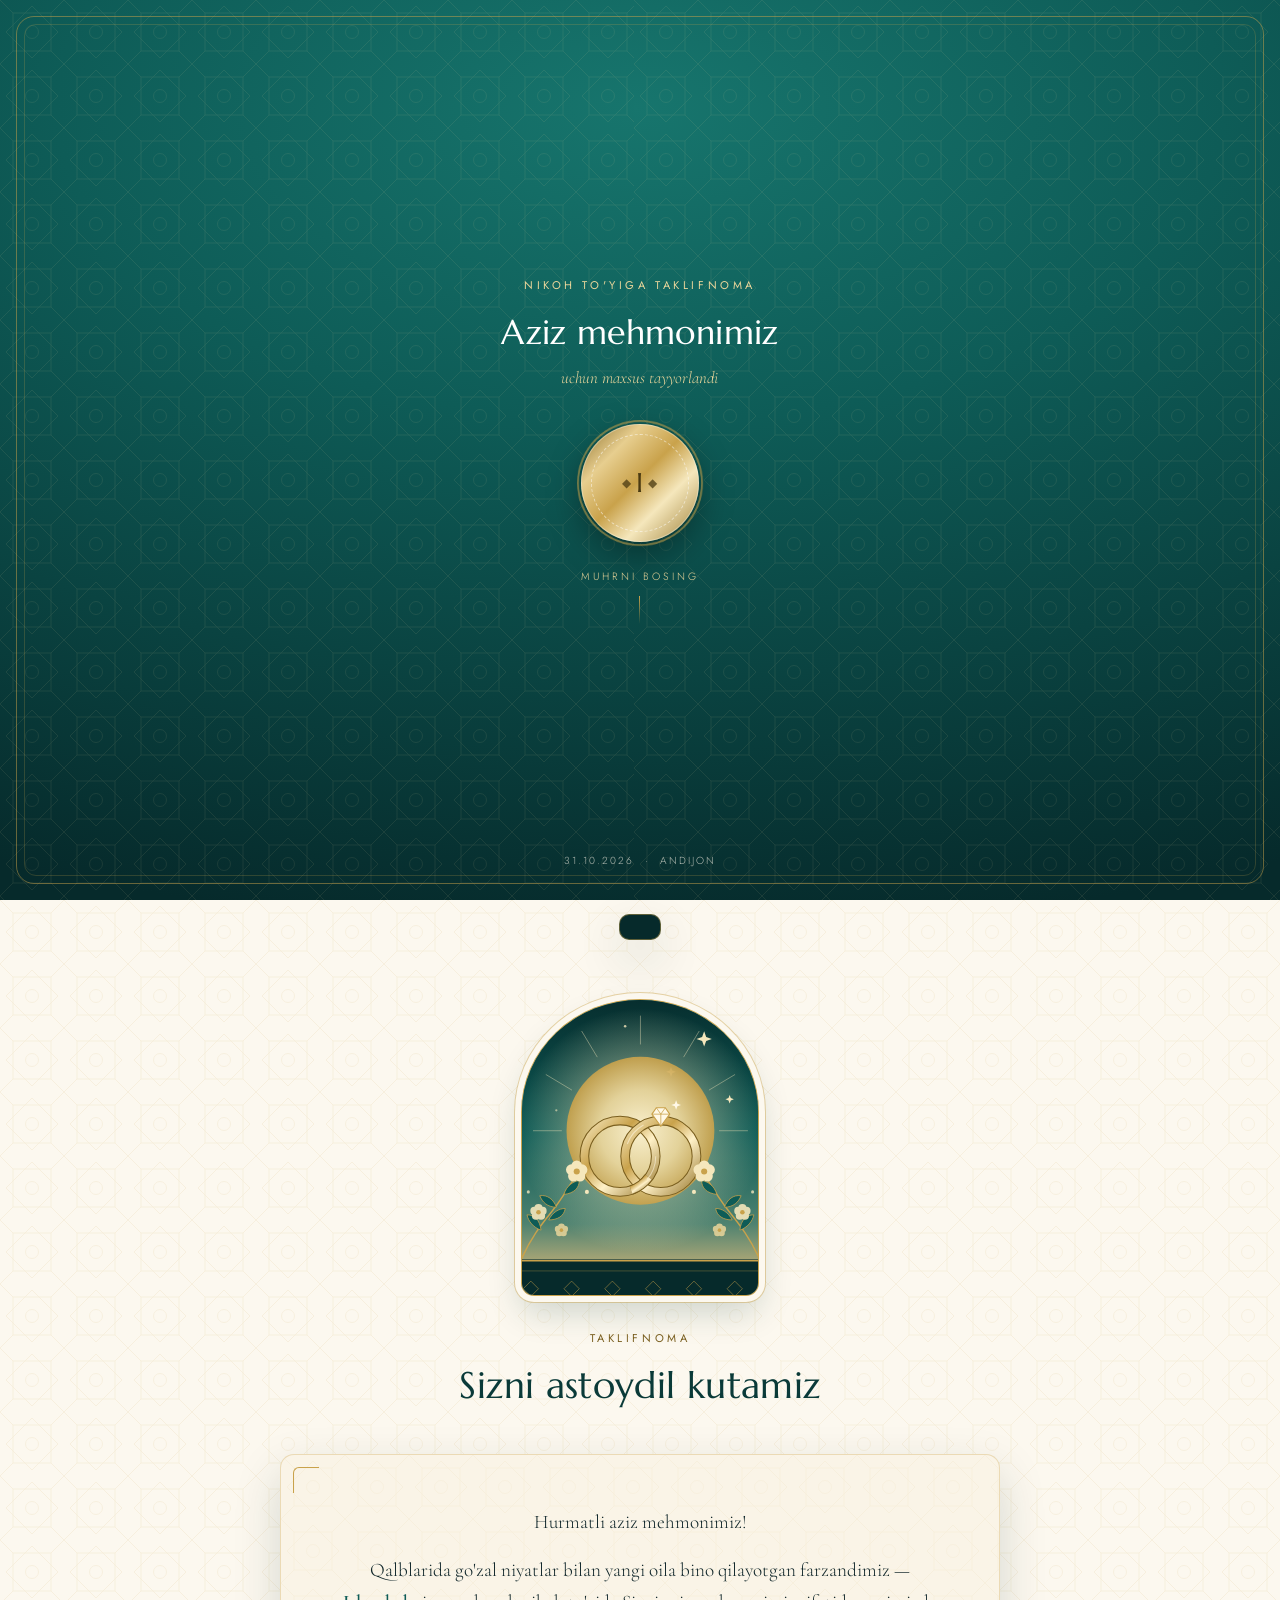
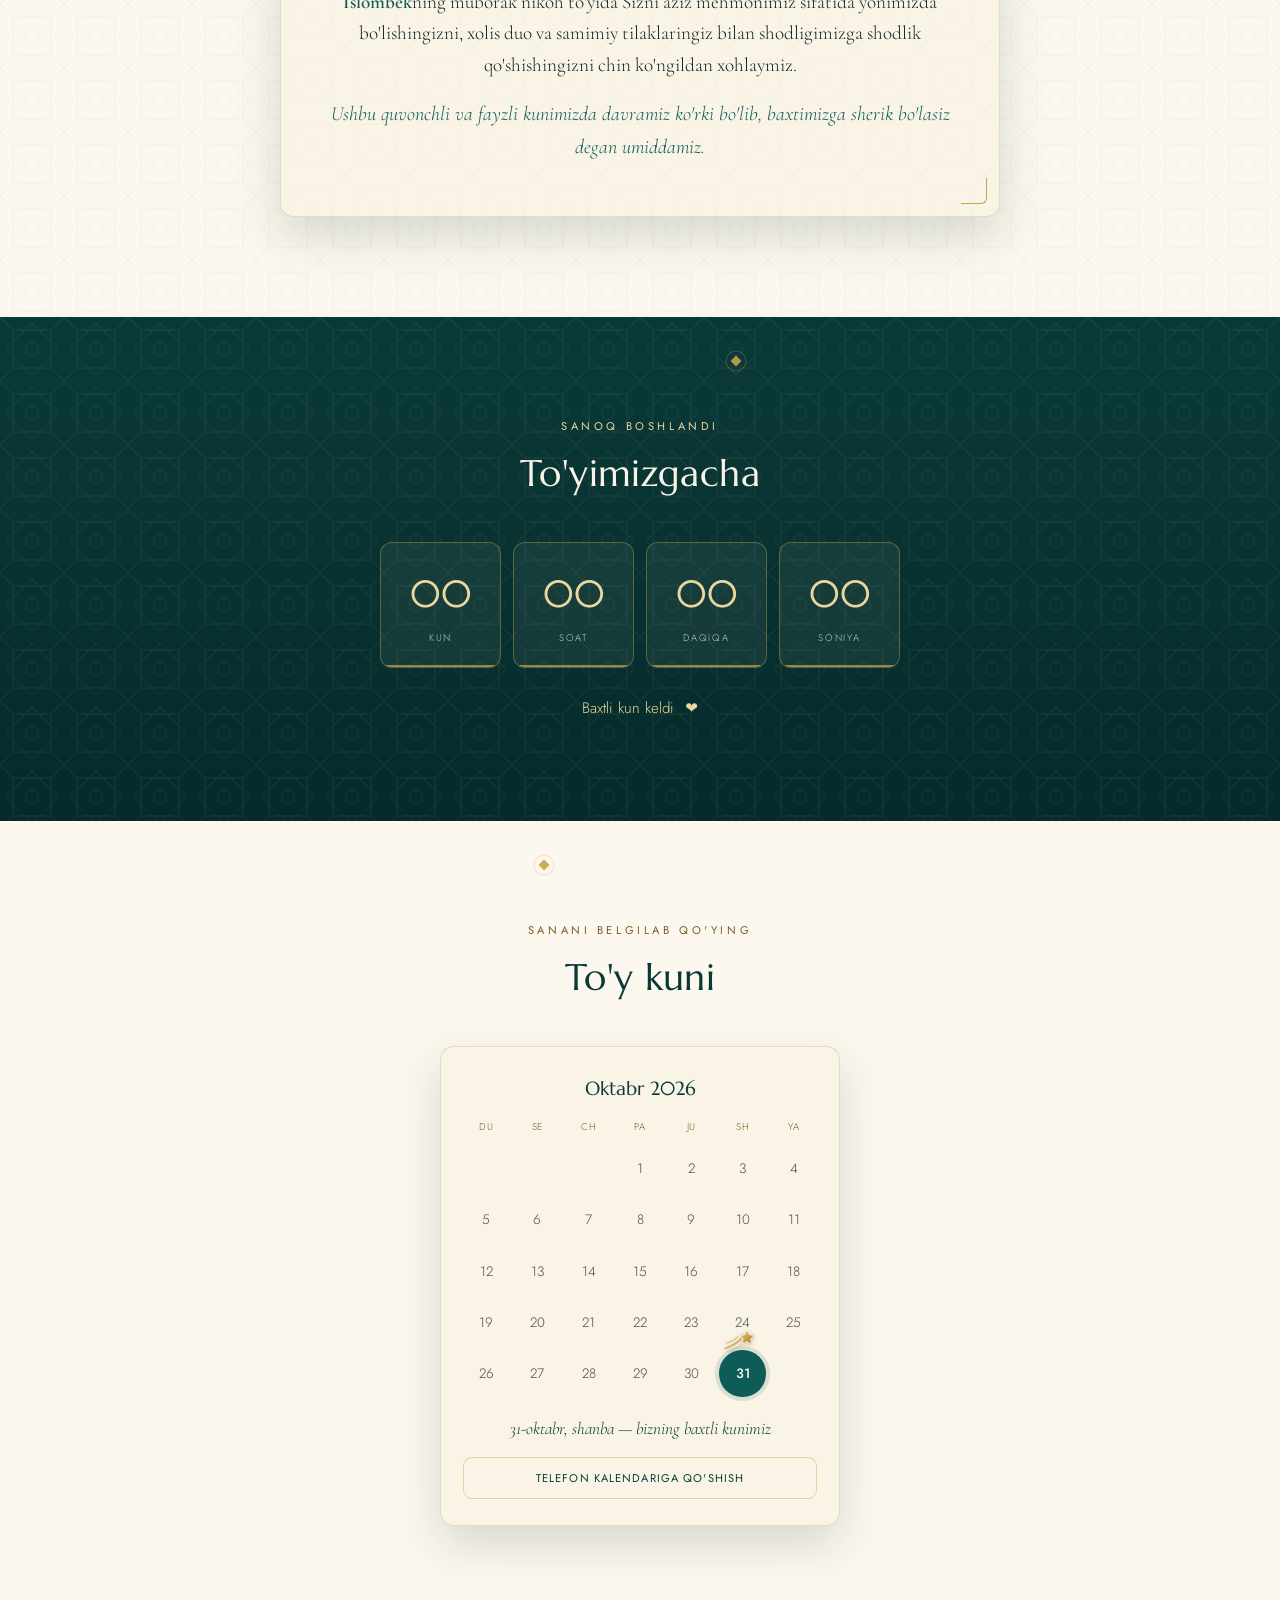
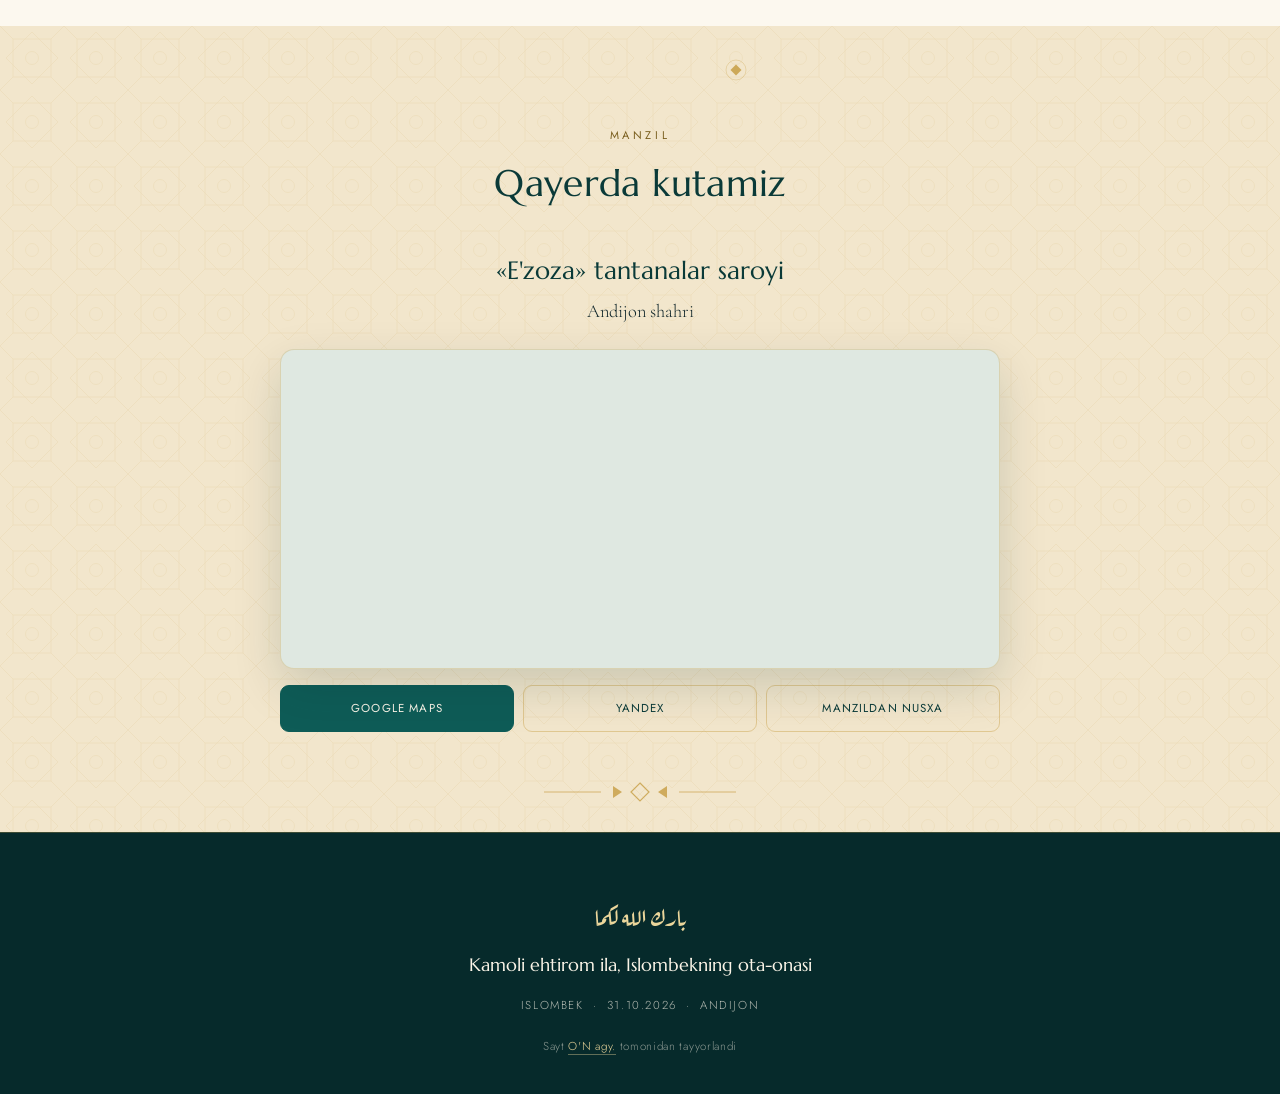
==== commit cb70dd1c: "Oldingi variant qaytdi (hero bilan) — faqat tilaklar olib tashlandi Mijoz: hero'li tartib akasiga yo" ====
--- a/index.html
+++ b/index.html
@@ -26,7 +26,7 @@
 <link rel="preload" as="style" href="https://fonts.googleapis.com/css2?family=Aref+Ruqaa&family=Marcellus&family=Cormorant+Garamond:ital,wght@0,400;0,600;1,400&family=Jost:wght@300;400;500&family=Caveat:wght@400;600&display=swap"
       onload="this.onload=null;this.rel='stylesheet'">
 <noscript><link rel="stylesheet" href="https://fonts.googleapis.com/css2?family=Aref+Ruqaa&family=Marcellus&family=Cormorant+Garamond:ital,wght@0,400;0,600;1,400&family=Jost:wght@300;400;500&family=Caveat:wght@400;600&display=swap"></noscript>
-<link rel="stylesheet" href="assets/style.css?v=25">
+<link rel="stylesheet" href="assets/style.css?v=26">
 <script>document.documentElement.classList.remove('no-js');</script>
 </head>
 <body>
@@ -49,7 +49,7 @@
     <p class="seal__hint">Muhrni bosing<i class="seal__line" aria-hidden="true"></i></p>
     <p class="seal__music" hidden>Musiqa bilan ochiladi — xohlasangiz o'chirasiz</p>
   </div>
-  <p class="seal__foot">ISLOMBEK &nbsp;·&nbsp; ANDIJON</p>
+  <p class="seal__foot"><span data-t="date-dots">31.10.2026</span> &nbsp;·&nbsp; ANDIJON</p>
 </div>
 
 <!-- ═══════════ Musiqa ═══════════ -->
@@ -63,12 +63,34 @@
 
 <main id="main">
 
+<!-- ═══════════ HERO ═══════════ -->
+<section class="hero" id="hero">
+  <div class="girih girih--dark" aria-hidden="true"></div>
+  <div class="hero__frame" aria-hidden="true"></div>
+  <span class="corner corner--tl" aria-hidden="true"></span>
+  <span class="corner corner--tr" aria-hidden="true"></span>
+  <span class="corner corner--bl" aria-hidden="true"></span>
+  <span class="corner corner--br" aria-hidden="true"></span>
+
+  <div class="hero__inner">
+    <p class="bismillah" lang="ar" dir="rtl">بِسْمِ اللَّهِ الرَّحْمَٰنِ الرَّحِيمِ</p>
+    <p class="eyebrow eyebrow--light hero__eyebrow">Nikoh to'yi munosabati bilan</p>
+    <h1 class="hero__names hero__names--solo"><span class="foil">Islombek</span><em>baxtli kunimizga taklif etamiz</em></h1>
+    <span class="ornament" aria-hidden="true"></span>
+    <p class="hero__meta"><span data-t="date-long">31-oktabr, 2026</span><em>«E'zoza» tantanalar saroyi · Andijon</em></p>
+    <dl class="hero__times">
+      <div><dt>Erkaklar uchun</dt><dd class="hero__time-text">Nahorgi oshga</dd></div>
+      <div><dt>Ayollar uchun</dt><dd>11:00</dd></div>
+    </dl>
+  </div>
+
+  <a class="scroll-cue" href="#taklif"><span>Pastga tushing</span><i aria-hidden="true"></i></a>
+</section>
+
 <!-- ═══════════ TAKLIF MATNI ═══════════ -->
 <section id="taklif" class="pad">
   <div class="girih" aria-hidden="true"></div>
   <div class="wrap">
-
-    <p class="bismillah bismillah--paper" lang="ar" dir="rtl">بِسْمِ اللَّهِ الرَّحْمَٰنِ الرَّحِيمِ</p>
 
     <figure class="arch reveal">
       <div class="arch__inner">
@@ -186,40 +208,6 @@
   </div>
 </section>
 
-<!-- ═══════════ MANZIL ═══════════ -->
-<section class="pad tint" id="manzil">
-  <div class="girih" aria-hidden="true"></div>
-  <div class="wrap">
-    <header class="head reveal">
-      <p class="eyebrow">Manzil va vaqt</p>
-      <h2>Qayerda kutamiz</h2>
-    </header>
-
-    <div class="venue reveal">
-      <p class="venue__name">«E'zoza» tantanalar saroyi</p>
-      <p class="venue__addr" id="venueAddr">Andijon shahri</p>
-
-      <div class="when">
-        <p class="when__date"><span data-t="day-week">31-oktabr, shanba</span></p>
-        <dl class="when__grid">
-          <div><dt>Erkaklar uchun</dt><dd class="when__text">Nahorgi oshga</dd></div>
-          <div><dt>Ayollar uchun</dt><dd>11:00</dd></div>
-        </dl>
-      </div>
-
-      <div class="map" id="map">
-        <div class="map__skeleton" aria-hidden="true"></div>
-      </div>
-
-      <div class="venue__nav">
-        <a class="btn btn--solid" href="https://maps.app.goo.gl/MLzNStUR77SMbyM88" target="_blank" rel="noopener">Google Maps</a>
-        <a class="btn btn--ghost" href="https://yandex.uz/maps/?pt=72.405047,40.745263&amp;z=17&amp;l=map" target="_blank" rel="noopener">Yandex</a>
-        <button class="btn btn--ghost" id="copyAddr" type="button">Manzildan nusxa</button>
-      </div>
-    </div>
-  </div>
-</section>
-
 <!-- ═══════════ SANOQ ═══════════ -->
 <section class="pad dark" id="sanoq">
   <div class="girih girih--dark" aria-hidden="true"></div>
@@ -252,6 +240,32 @@
       <div class="cal__grid" id="calGrid" role="table" aria-label="Kalendar"></div>
       <p class="cal__note"><span data-t="day-week">31-oktabr, shanba</span> — bizning baxtli kunimiz</p>
       <button class="btn btn--ghost" id="icsBtn" type="button">Telefon kalendariga qo'shish</button>
+    </div>
+  </div>
+</section>
+
+<!-- ═══════════ MANZIL ═══════════ -->
+<section class="pad tint" id="manzil">
+  <div class="girih" aria-hidden="true"></div>
+  <div class="wrap">
+    <header class="head reveal">
+      <p class="eyebrow">Manzil</p>
+      <h2>Qayerda kutamiz</h2>
+    </header>
+
+    <div class="venue reveal">
+      <p class="venue__name">«E'zoza» tantanalar saroyi</p>
+      <p class="venue__addr" id="venueAddr">Andijon shahri</p>
+
+      <div class="map" id="map">
+        <div class="map__skeleton" aria-hidden="true"></div>
+      </div>
+
+      <div class="venue__nav">
+        <a class="btn btn--solid" href="https://maps.app.goo.gl/MLzNStUR77SMbyM88" target="_blank" rel="noopener">Google Maps</a>
+        <a class="btn btn--ghost" href="https://yandex.uz/maps/?pt=72.405047,40.745263&amp;z=17&amp;l=map" target="_blank" rel="noopener">Yandex</a>
+        <button class="btn btn--ghost" id="copyAddr" type="button">Manzildan nusxa</button>
+      </div>
     </div>
   </div>
 </section>
@@ -269,7 +283,7 @@
 <div class="toast" id="toast" role="status" aria-live="polite"></div>
 
 <script src="assets/config.js"></script>
-<script src="assets/app.js?v=25"></script>
+<script src="assets/app.js?v=26"></script>
 <script>
 /* Zaxira: skript yiqilgan bo'lsa ham mehmon taklifnomani ko'raveradi */
 if (!window.__toyReady) {
--- a/assets/style.css
+++ b/assets/style.css
@@ -360,19 +360,6 @@
 
 .card__name{font-weight:600;color:var(--teal-700)}
 
-/* Birinchi ekran endi taklif matni — bismillah shu yerga ko'chdi */
-.bismillah--paper{color:var(--gold-dk);text-align:center;font-size:clamp(1.5rem,6vw,2.3rem);margin-bottom:22px}
-
-/* ══════════ QACHON (manzil bo'limi ichida) ══════════ */
-.when{max-width:340px;margin:0 auto 24px}
-.when__date{font-family:'Marcellus',serif;font-size:1.25rem;color:var(--teal-800)}
-.when__grid{display:flex;margin-top:12px;background:var(--cream);border:1px solid var(--line);border-radius:12px;box-shadow:var(--shadow-sm)}
-.when__grid > div{flex:1;padding:12px 8px}
-.when__grid > div + div{border-left:1px solid var(--line)}
-.when__grid dt{font-size:.6rem;letter-spacing:.2em;text-transform:uppercase;color:var(--gold-dk)}
-.when__grid dd{font-family:'Marcellus',serif;font-size:1.5rem;color:var(--teal-700);margin-top:2px;font-variant-numeric:tabular-nums}
-.when__grid dd.when__text{font-family:'Cormorant Garamond',serif;font-style:italic;font-size:1.3rem;line-height:1.55}
-
 .arch__mono{
   position:relative;font-family:'Marcellus',serif;font-size:2.9rem;letter-spacing:.02em;
 }
